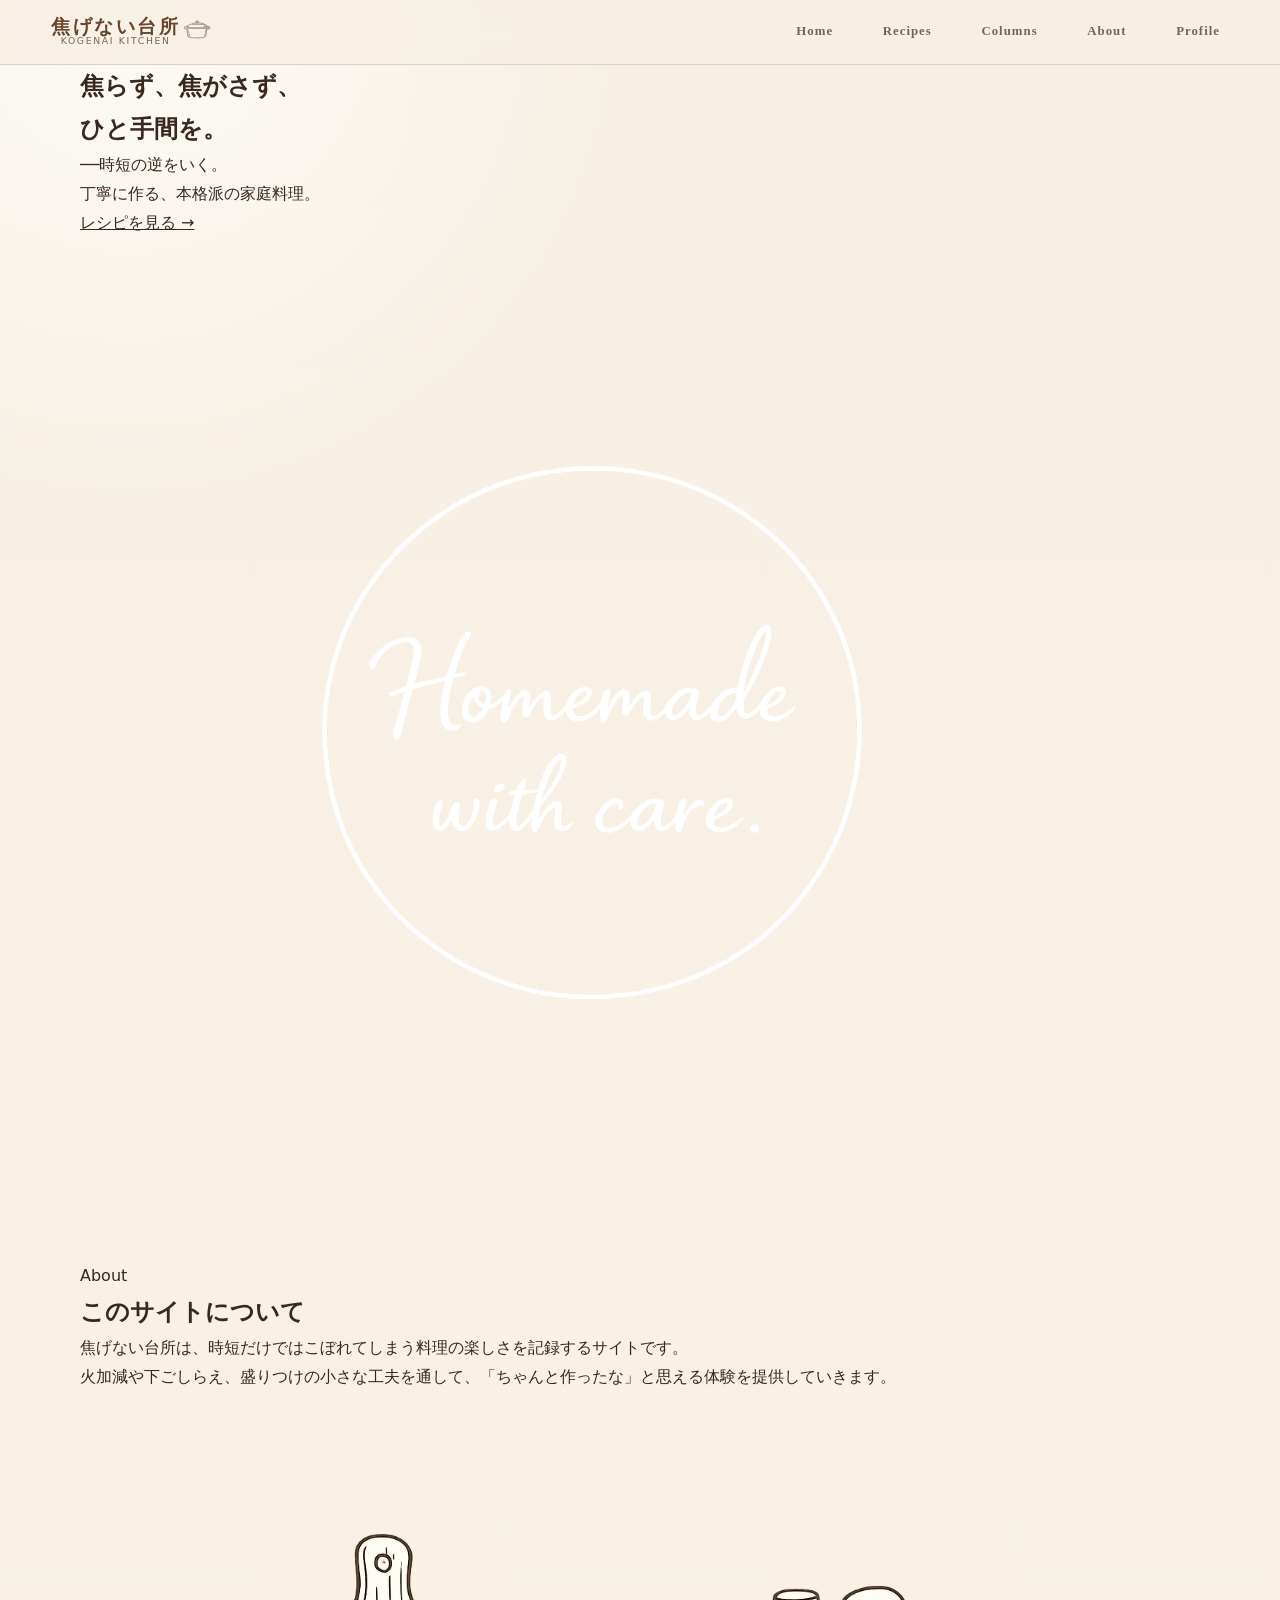
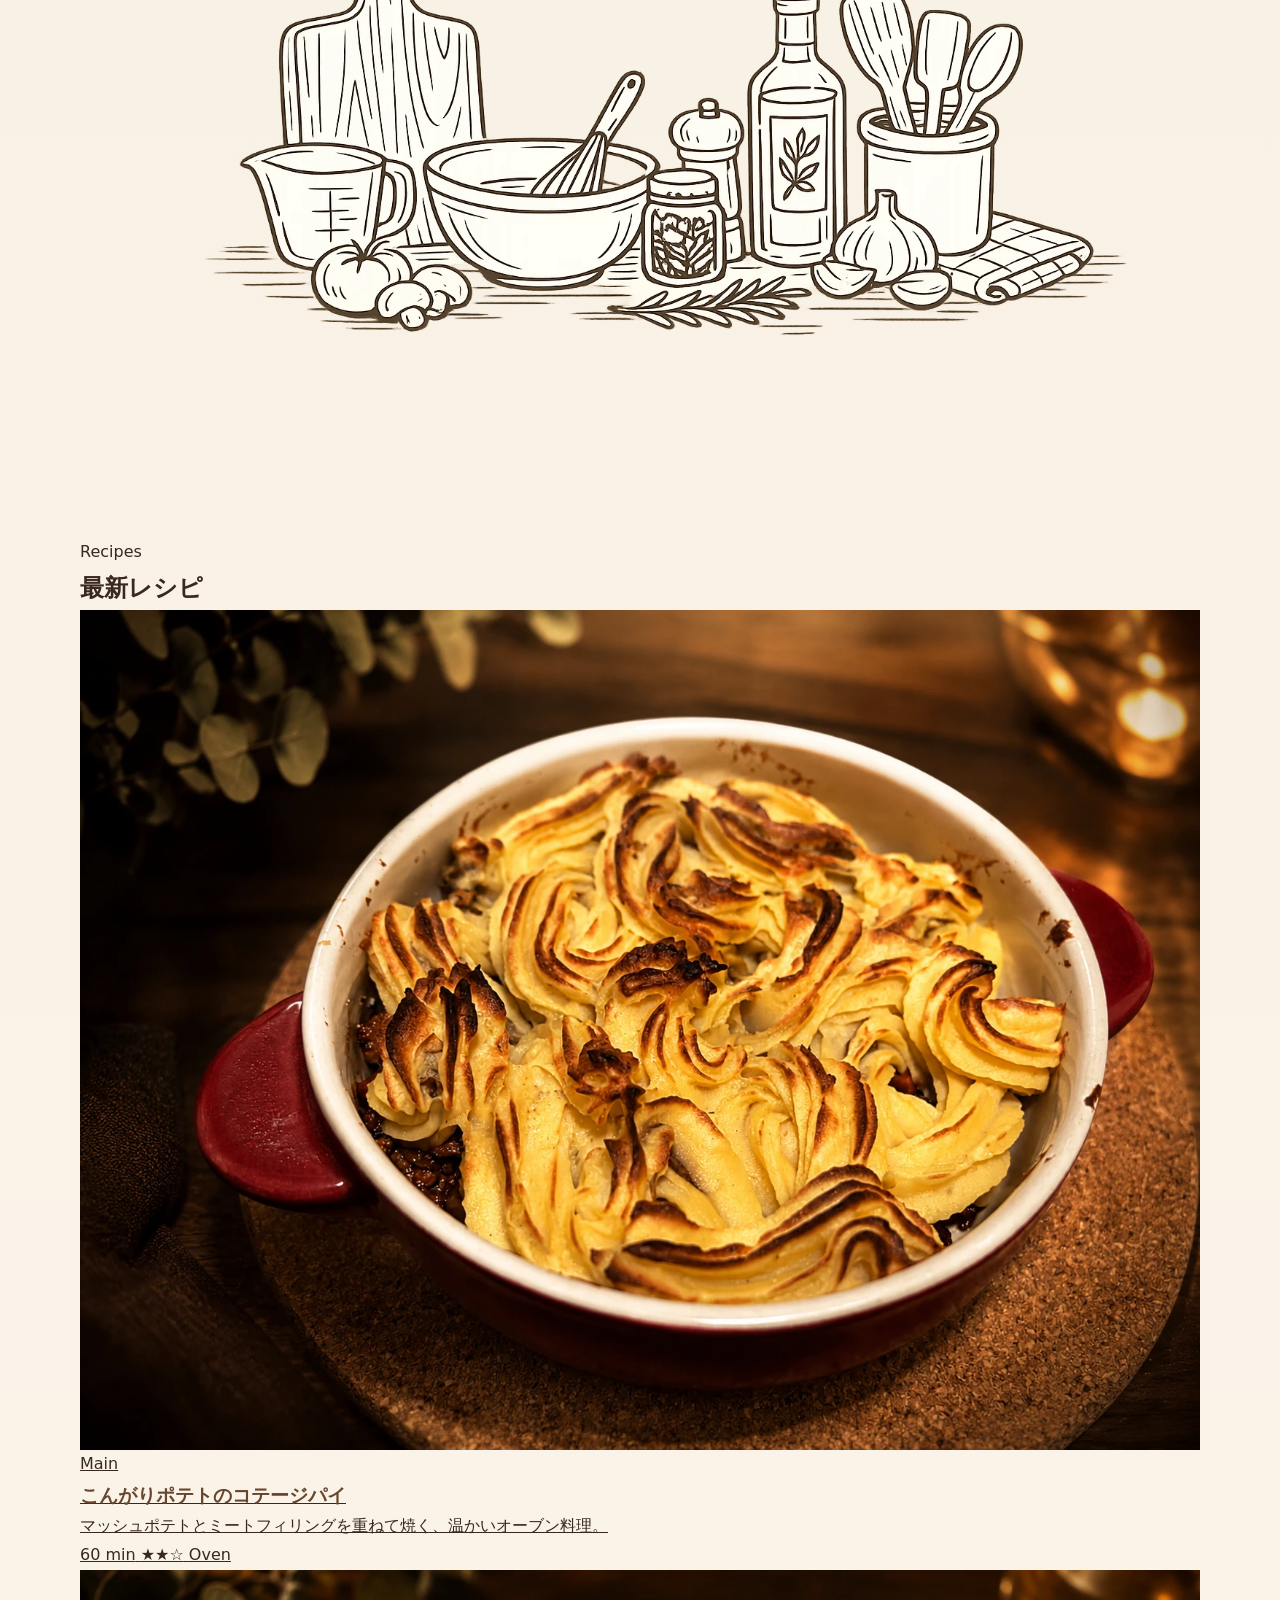
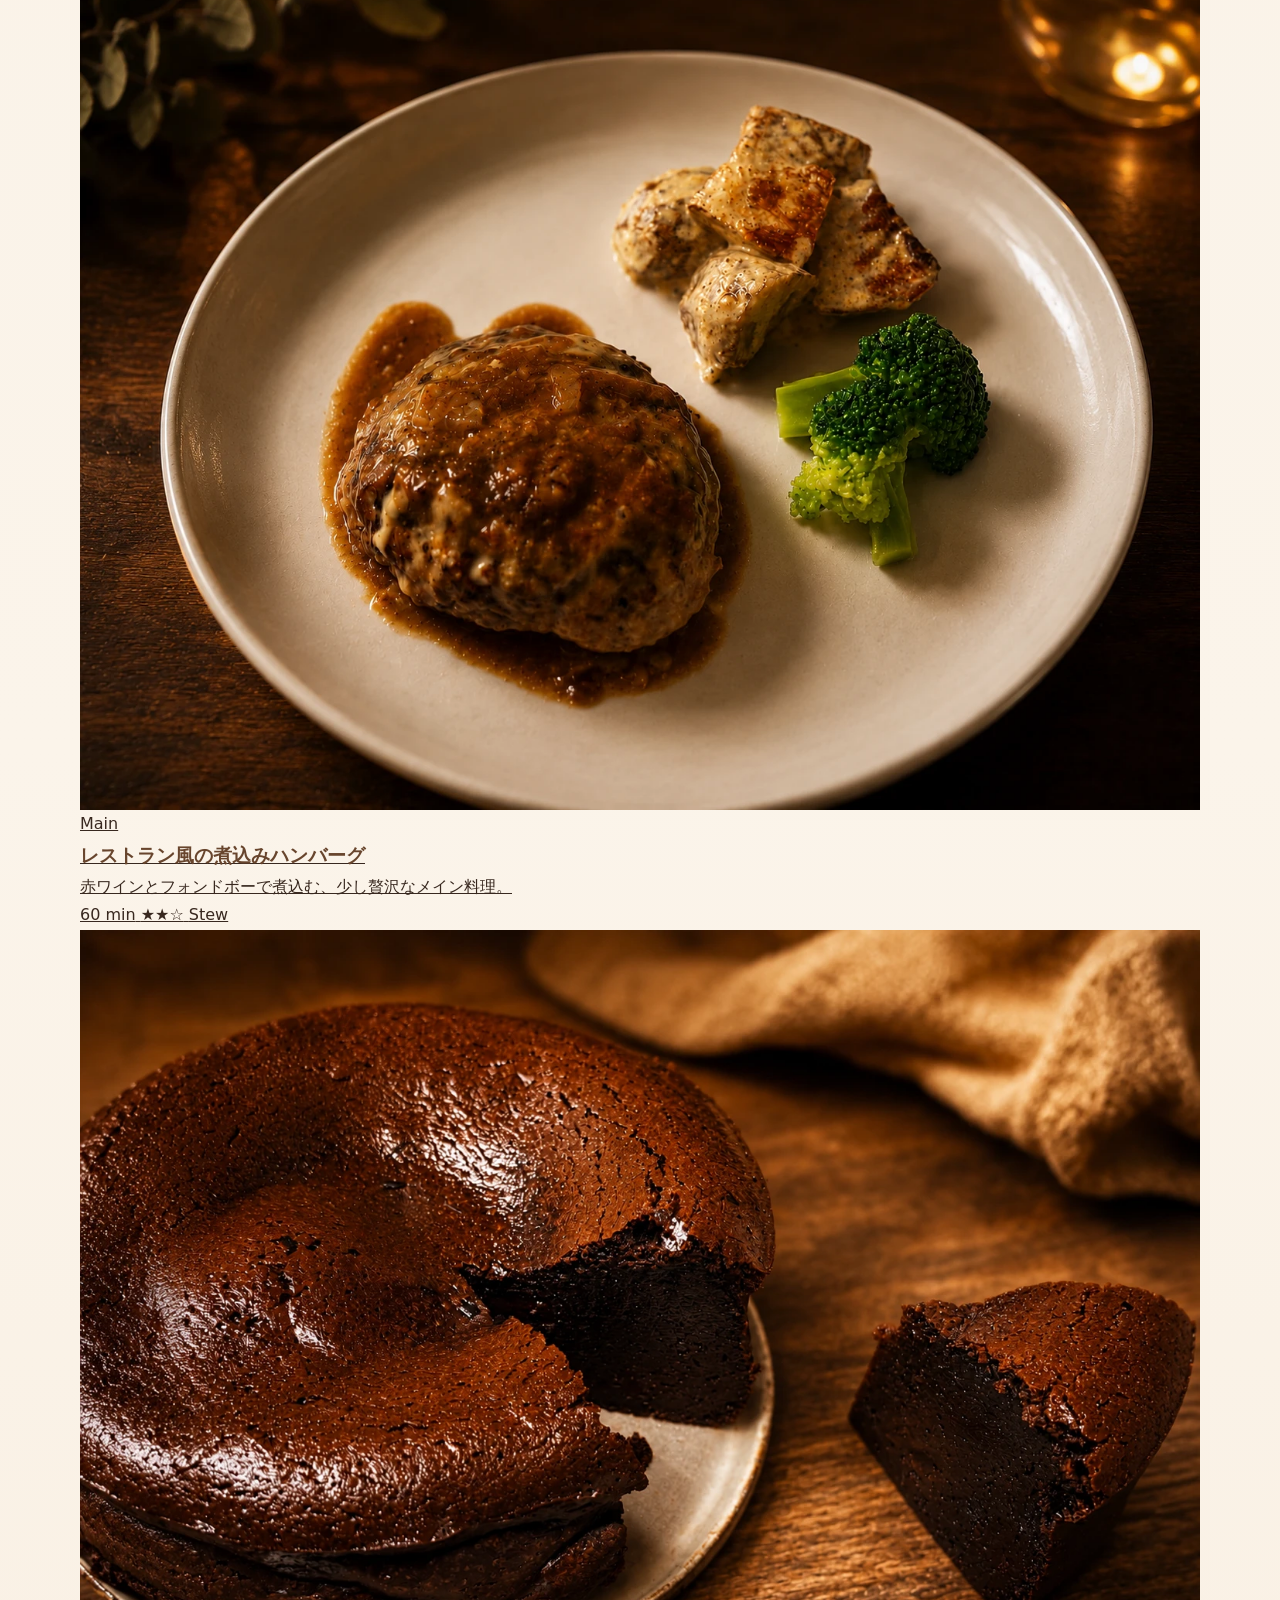
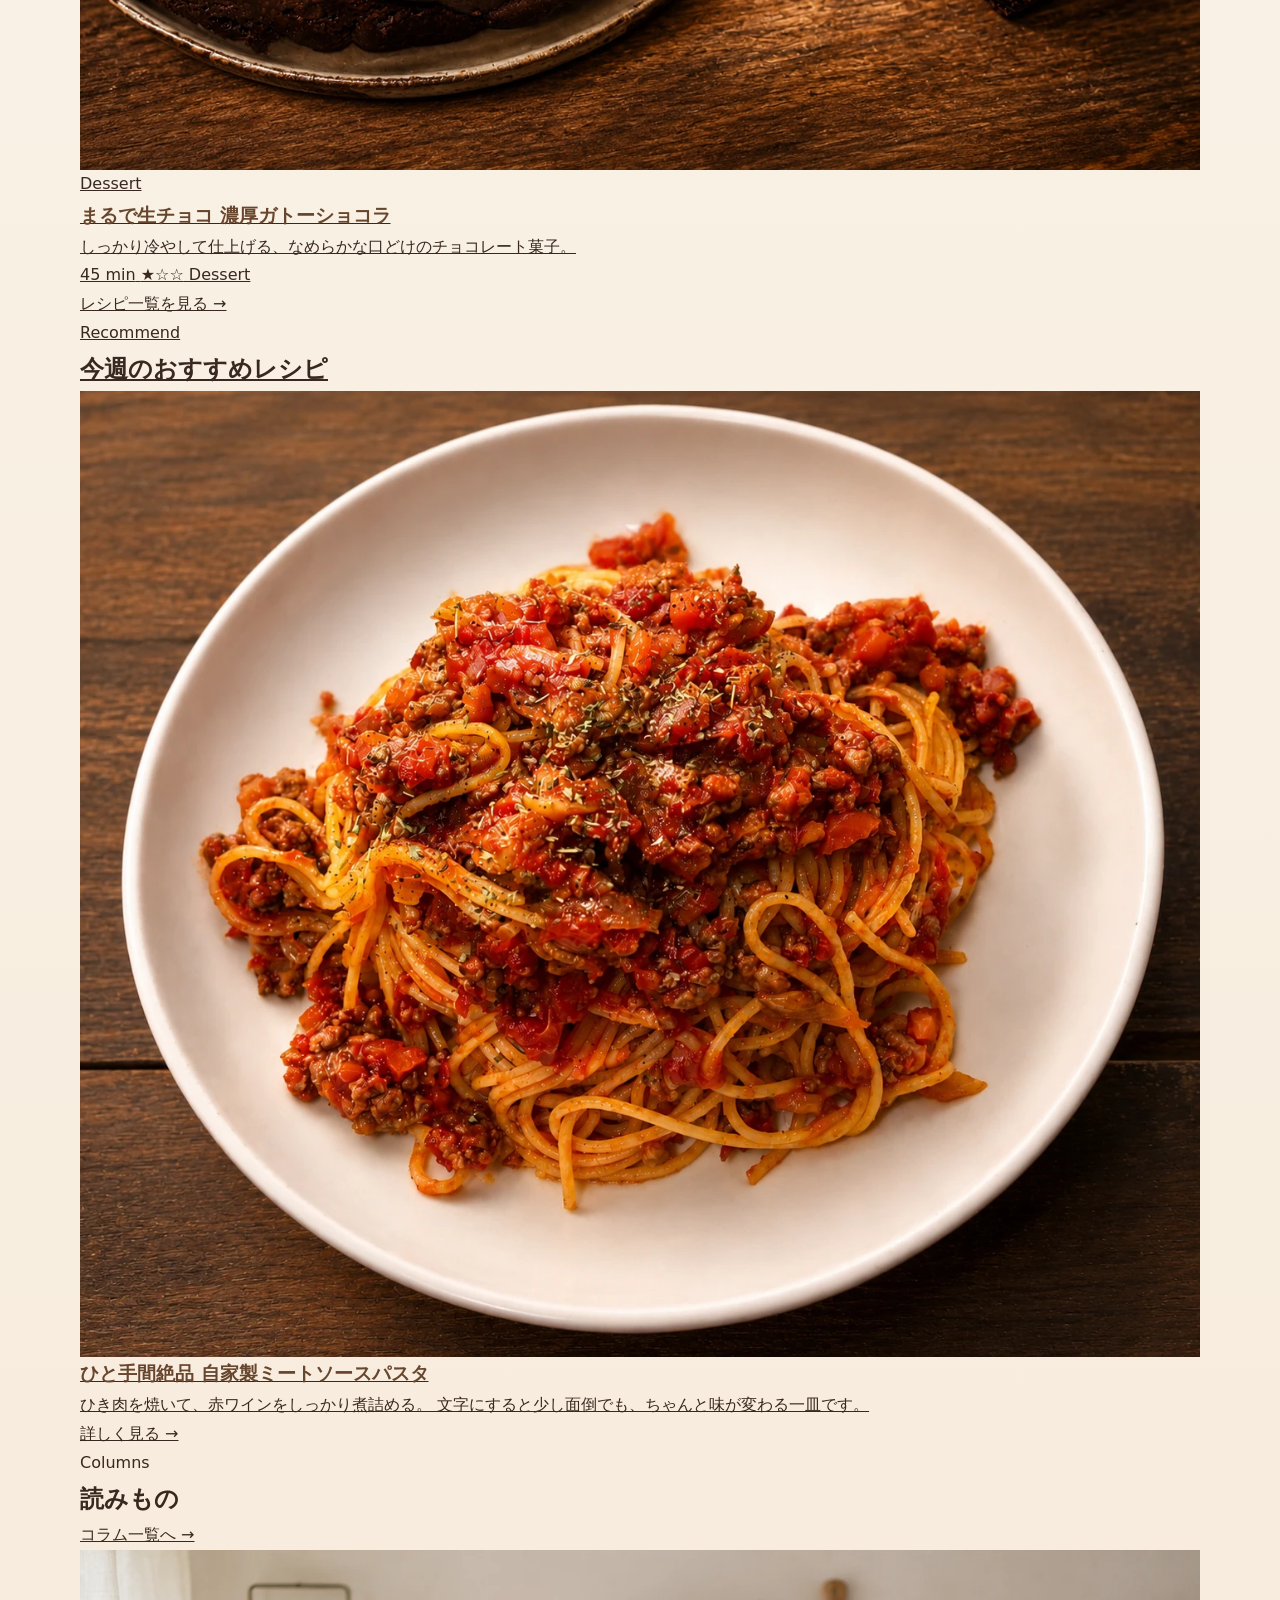
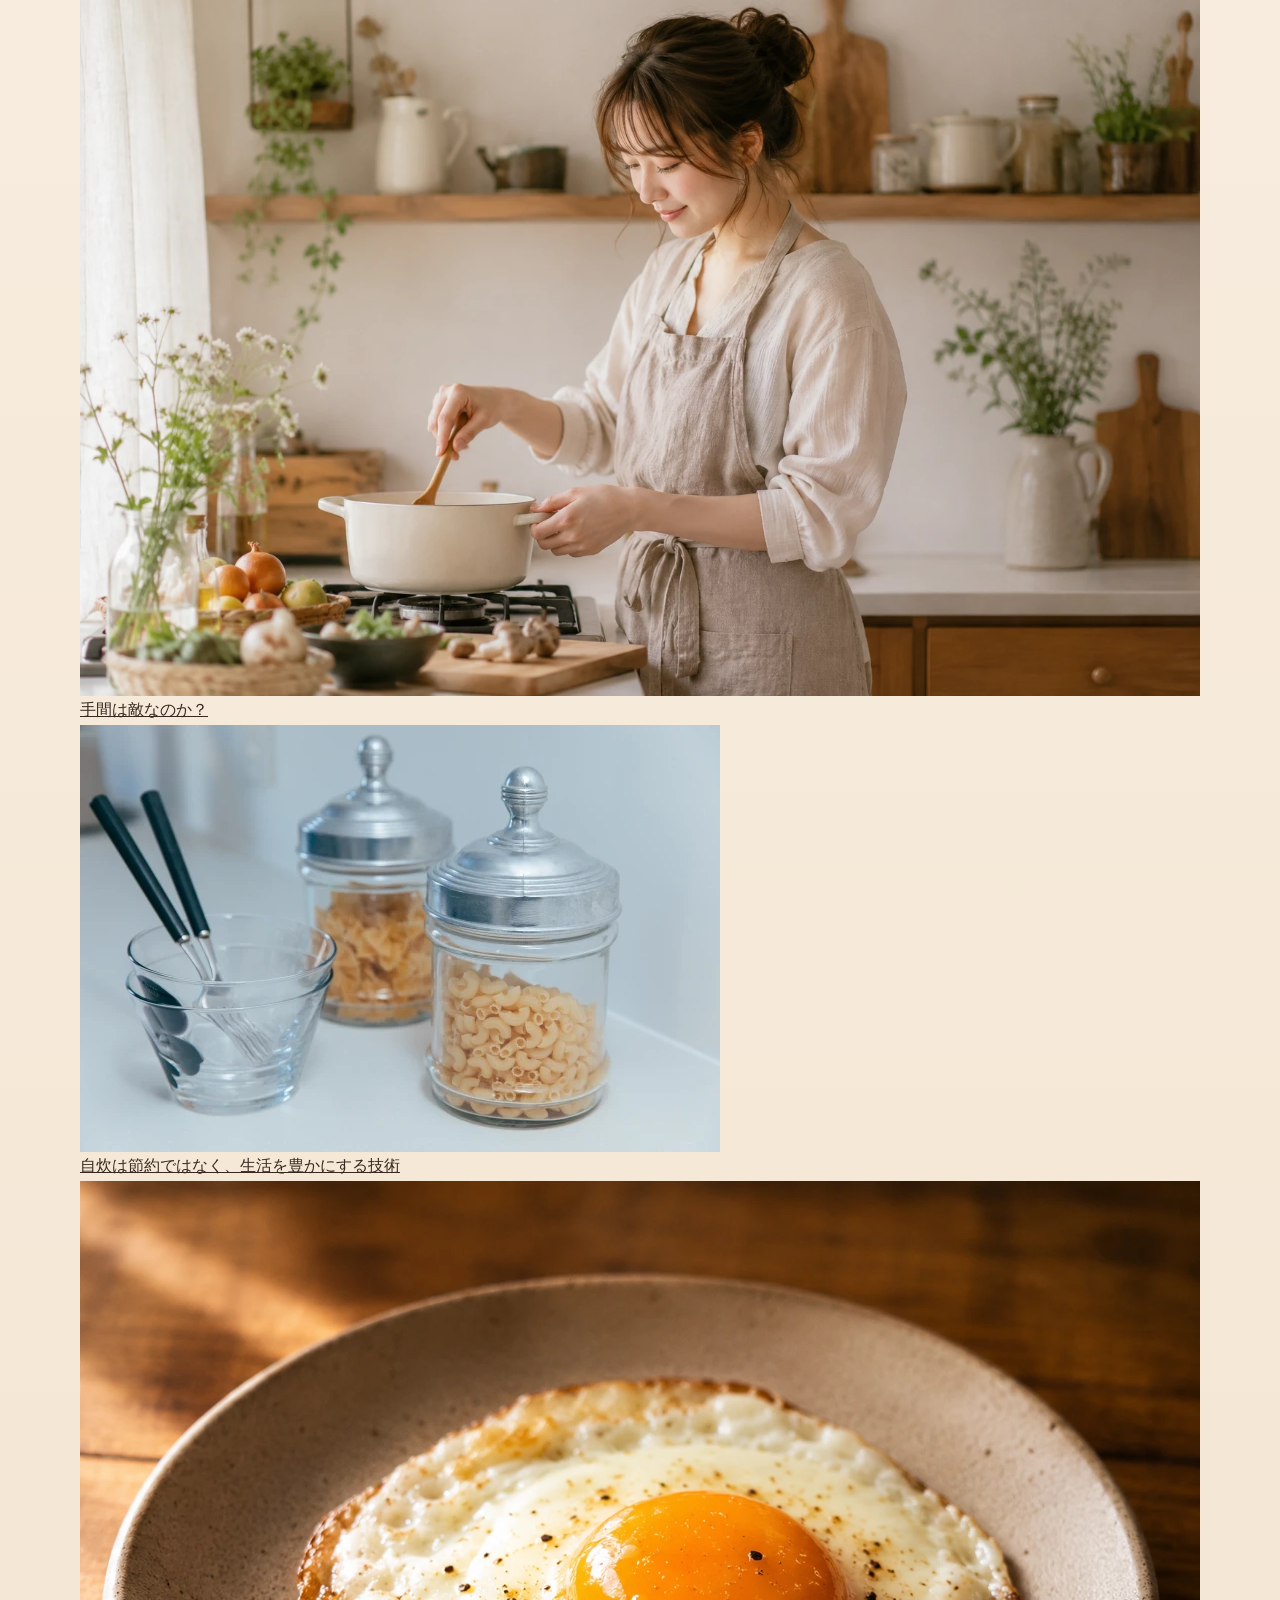
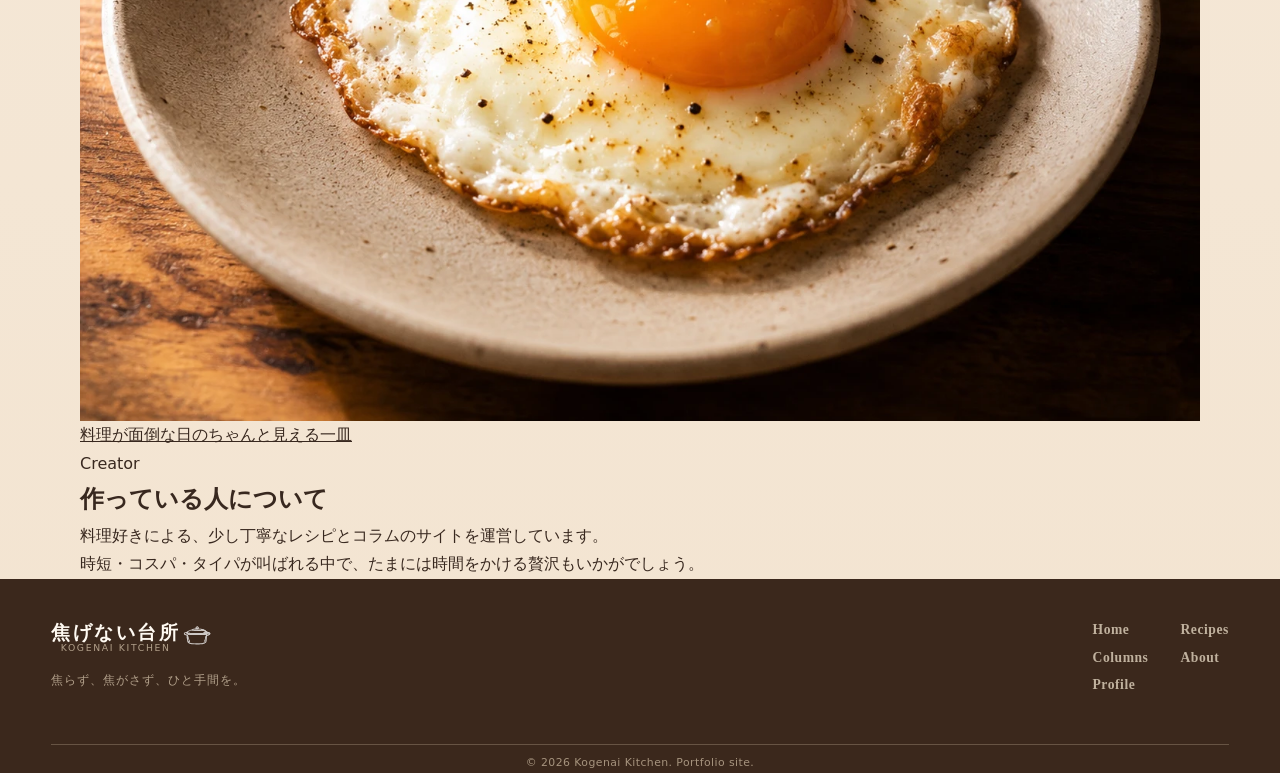
==== index.html @ 0c5bb88b "style: format index page HTML" ====
<!doctype html>

<html lang="ja">

<head>
    <meta charset="utf-8">
    <meta name="viewport" content="width=device-width, initial-scale=1">
    <title>焦げない台所｜ひと手間を楽しむレシピサイト</title>
    <meta name="description" content="時短の逆をいく。時短や効率から少し離れて、ひと手間を楽しむ家庭料理。">
    <link rel="stylesheet" href="css/common.css">
    <link rel="stylesheet" href="css/style.css">
</head>

<body>
    <header class="site-header">
        <a href="index.html" class="site-logo" aria-label="焦げない台所 トップへ">
            <span class="site-logo__text">
                <span class="site-logo__main">焦げない台所</span>
                <span class="site-logo__sub">Kogenai Kitchen</span>
            </span>
            <img src="images/pot-icon.svg" alt="" class="site-logo__icon" aria-hidden="true">
        </a>

        <button class="menu-toggle" type="button" aria-label="メニューを開く" aria-expanded="false" aria-controls="global-nav">
            <span></span>
            <span></span>
            <span></span>
        </button>

        <nav class="site-nav" aria-label="グローバルナビゲーション">
            <ul class="global-nav" id="global-nav">
                <li>
                    <a href="index.html" class="global-nav__link" aria-current="page">Home</a>
                </li>
                <li>
                    <a href="recipes.html" class="global-nav__link">Recipes</a>
                </li>
                <li>
                    <a href="columns.html" class="global-nav__link">Columns</a>
                </li>
                <li>
                    <a href="#about" class="global-nav__link">About</a>
                </li>
                <li>
                    <a href="#profile" class="global-nav__link">Profile</a>
                </li>
            </ul>
        </nav>
    </header>

    <main class="container">
        <section class="home-hero">
            <div class="home-hero__copy">
                <h1>
                    <span class="sp-line">焦らず、</span><span class="sp-line">焦がさず、</span><br class="pc-br">
                    <span class="sp-line">ひと手間を。</span>
                </h1>

                <p>
                    ──時短の逆をいく。<br>
                    丁寧に作る、本格派の家庭料理。
                </p>

                <a href="recipes.html" class="button button--primary">レシピを見る →</a>
            </div>

            <img src="images/homemade-logo.webp" alt="" class="home-hero__stamp" aria-hidden="true">
        </section>

        <section class="home-about" id="about">
            <div>
                <p class="section-label">About</p>
                <h2>このサイトについて</h2>
                <p>
                    焦げない台所は、時短だけではこぼれてしまう料理の楽しさを記録するサイトです。<br>
                    火加減や下ごしらえ、盛りつけの小さな工夫を通して、「ちゃんと作ったな」と思える体験を提供していきます。
                </p>
            </div>

            <div class="home-about__image" aria-hidden="true">
                <img src="images/cooking.webp" alt="">
            </div>
        </section>

        <section class="home-recipes" id="recipes">
            <div class="section-header">
                <hgroup>
                    <p class="section-label">Recipes</p>
                    <h2>最新レシピ</h2>
                </hgroup>
            </div>

            <div class="recipe-list">
                <article class="recipe-card">
                    <a href="recipes/recipe-cottage-pie.html" class="recipe-card__link">
                        <img src="images/cottage-pie.webp" alt="コテージパイ">

                        <div class="recipe-card__body">
                            <span class="recipe-card__tag">Main</span>
                            <h3>こんがりポテトのコテージパイ</h3>
                            <p>マッシュポテトとミートフィリングを重ねて焼く、温かいオーブン料理。</p>

                            <div class="recipe-card__meta">
                                <span>60 min</span>
                                <span>★★☆</span>
                                <span>Oven</span>
                            </div>
                        </div>
                    </a>
                </article>

                <article class="recipe-card">
                    <a href="recipes/recipe-hamburg.html" class="recipe-card__link">
                        <img src="images/hamburg.webp" alt="煮込みハンバーグ">

                        <div class="recipe-card__body">
                            <span class="recipe-card__tag">Main</span>
                            <h3>レストラン風の煮込みハンバーグ</h3>
                            <p>赤ワインとフォンドボーで煮込む、少し贅沢なメイン料理。</p>

                            <div class="recipe-card__meta">
                                <span>60 min</span>
                                <span>★★☆</span>
                                <span>Stew</span>
                            </div>
                        </div>
                    </a>
                </article>

                <article class="recipe-card">
                    <a href="recipes/recipe-gateau-chocolat.html" class="recipe-card__link">
                        <img src="images/gateau-chocolat.webp" alt="ガトーショコラ">

                        <div class="recipe-card__body">
                            <span class="recipe-card__tag">Dessert</span>
                            <h3>まるで生チョコ 濃厚ガトーショコラ</h3>
                            <p>しっかり冷やして仕上げる、なめらかな口どけのチョコレート菓子。</p>

                            <div class="recipe-card__meta">
                                <span>45 min</span>
                                <span>★☆☆</span>
                                <span>Dessert</span>
                            </div>
                        </div>
                    </a>
                </article>
            </div>

            <div class="home-recipes__more">
                <a href="recipes.html" class="button button--primary">レシピ一覧を見る →</a>
            </div>
        </section>

        <div class="home-pickup">
            <article class="pickup-card">
                <a href="recipes/recipe-meat-sauce-pasta.html" class="pickup-card__link">
                    <p class="section-label">Recommend</p>
                    <h2>今週のおすすめレシピ</h2>

                    <div class="pickup-card__content">
                        <img src="images/meat-sauce-pasta.webp" alt="自家製ミートソースパスタ">

                        <div>
                            <h3>ひと手間絶品 自家製ミートソースパスタ</h3>
                            <p>
                                ひき肉を焼いて、赤ワインをしっかり煮詰める。
                                文字にすると少し面倒でも、ちゃんと味が変わる一皿です。
                            </p>
                            <span class="text-link">詳しく見る →</span>
                        </div>
                    </div>
                </a>
            </article>

            <article class="pickup-card">
                <div class="pickup-card__header">
                    <div>
                        <p class="section-label">Columns</p>
                        <h2>読みもの</h2>
                    </div>

                    <a href="columns.html" class="pickup-card__more">コラム一覧へ →</a>
                </div>

                <div class="column-mini-list">
                    <a href="columns/column-tema.html">
                        <img src="images/column-tema.webp" alt="鍋と木べらのある台所">
                        <span>手間は敵なのか？</span>
                    </a>

                    <a href="columns/column-jisui.html">
                        <img src="images/column-jisui.webp" alt="食材が並んだ台所">
                        <span>自炊は節約ではなく、生活を豊かにする技術</span>
                    </a>

                    <a href="columns/column-mendou.html">
                        <img src="images/column-mendou.webp" alt="目玉焼きとチーズをのせたトースト">
                        <span>料理が面倒な日のちゃんと見える一皿</span>
                    </a>
                </div>
            </article>

            <section class="home-profile" id="profile">
                <div class="home-profile__inner">
                    <p class="section-label">Creator</p>
                    <h2>作っている人について</h2>
                    <p>
                        料理好きによる、少し丁寧なレシピとコラムのサイトを運営しています。<br>
                        時短・コスパ・タイパが叫ばれる中で、たまには時間をかける贅沢もいかがでしょう。
                    </p>
                </div>
            </section>
        </div>
    </main>

    <footer class="site-footer">
        <div class="site-footer__inner">
            <div class="site-footer__brand">
                <a href="index.html" class="site-logo">
                    <span class="site-logo__text">
                        <span class="site-logo__main">焦げない台所</span>
                        <span class="site-logo__sub">Kogenai Kitchen</span>
                    </span>
                    <img src="images/pot-icon.svg" alt="" class="site-logo__icon" aria-hidden="true">
                </a>

                <p class="site-footer__copy">焦らず、焦がさず、ひと手間を。</p>
            </div>

            <nav class="site-footer__nav" aria-label="フッターナビゲーション">
                <a href="index.html">Home</a>
                <a href="recipes.html">Recipes</a>
                <a href="columns.html">Columns</a>
                <a href="#about">About</a>
                <a href="#profile">Profile</a>
            </nav>

            <small>© 2026 Kogenai Kitchen. Portfolio site.</small>
        </div>
    </footer>

    <script src="js/main.js"></script>

</body>

</html>
---- css/common.css ----
@charset "utf-8";

/* =========================
  Base
========================= */

*,
*::before,
*::after {
    box-sizing: border-box;
}

:root {
    color-scheme: light only;

    /* Layout */
    --content-width: 1120px;
    --page-gutter: clamp(1rem, 4vw, 4rem);

    /* Spacing */
    --space-2xs: 0.25rem;
    /* 4px */
    --space-xs: 0.5rem;
    /* 8px */
    --space-sm: 0.75rem;
    /* 12px */
    --space-md: 1rem;
    /* 16px */
    --space-lg: 1.5rem;
    /* 24px */
    --space-xl: 2rem;
    /* 32px */
    --space-2xl: 3rem;
    /* 48px */
    --space-3xl: 4rem;
    /* 64px */

    /* Typography */
    --font-serif: "Hiragino Mincho ProN", "Yu Mincho", "YuMincho", "Noto Serif JP", serif;
    --font-sans: system-ui, -apple-system, BlinkMacSystemFont, "Hiragino Sans", "Yu Gothic", "Noto Sans JP", sans-serif;

    /* Colors */
    --bg: #f7efe3;
    --bg-soft: #fbf4ea;
    --bg-deep: #f3e4d1;
    --bg-glow: rgba(255, 255, 255, .72);
    --paper: #fffaf2;
    --paper-2: #f1e2cf;
    --text: #38281f;
    --muted: #756456;
    --main: #8b5e3c;
    --main-dark: #68452d;
    --accent: #9b4f36;
    --olive: #667052;
    --line: color-mix(in srgb, var(--main-dark) 18%, transparent);

    /* Typography Scale */
    --text-xs: 0.75rem;
    /* 12px */
    --text-sm: 0.875rem;
    /* 14px */
    --text-base: 1rem;
    /* 16px */
    --text-lg: 1.125rem;
    /* 18px */
    --text-xl: 1.25rem;
    /* 20px */
    --text-2xl: 1.5rem;
    /* 24px */
    --text-3xl: 1.875rem;
    /* 30px */
    --text-4xl: 2.25rem;
    /* 36px */
    --text-hero: clamp(2rem, 5vw, 3rem);

    /* Decor */
    --shadow: 0 24px 60px rgba(75, 48, 31, .14);
    --radius-md: 8px;
    --radius-lg: 24px;

    /* Line height */
    --leading-tight: 1.3;
    --leading-normal: 1.7;
    --leading-relaxed: 1.8;
}

/* @media (max-width: 780px) {
  :root {
    --page-gutter: 1rem;
  }
} */

html {
    scroll-behavior: smooth;
}

body {
    margin: 0;
    padding: 0;
    background:
        radial-gradient(circle at 10% 0%, var(--bg-glow), transparent 32rem),
        linear-gradient(180deg, var(--bg) 0%, var(--bg-soft) 45%, var(--bg-deep) 100%);
    color: var(--text);
    font-family: var(--font-sans);
    line-height: var(--leading-relaxed);
}

h1,
h2,
h3,
h4,
p,
ul,
ol,
figure,
blockquote {
    margin: 0;
    padding: 0;
}

.global-nav,
.site-footer__nav {
    list-style: none;
}

img {
    display: block;
    max-width: 100%;
    height: auto;
}

button,
input,
textarea {
    font-family: inherit;
}

a {
    color: inherit;
}

h1,
h2,
h3 {
    color: var(--text);
    letter-spacing: var(--tracking-normal);
}

h2 {
    font-size: var(--text-2xl);
}

h3 {
    color: var(--main-dark);
}

.container {
    width: min(100% - var(--page-gutter) * 2, var(--content-width));
    margin-inline: auto;
}

figure {
    margin: 0;
}

figure img {
    width: 100%;
    height: auto;
    object-fit: cover;
}


/* =========================
  Header
========================= */

.site-header {
    position: sticky;
    top: 0;
    z-index: 100;
    display: flex;
    align-items: center;
    justify-content: space-between;
    width: 100%;
    padding: 1rem var(--page-gutter);
    background: rgba(247, 239, 227, .86);
    backdrop-filter: blur(16px);
    border-bottom: 1px solid var(--line);
}

.site-logo {
    display: inline-flex;
    align-items: center;
    gap: .2rem;
    width: max-content;
    color: var(--main-dark);
    line-height: 1.1;
    text-decoration: none;
}

.site-logo:visited,
.site-logo:hover,
.site-logo:active,
.site-logo:focus {
    color: var(--main-dark);
    text-decoration: none;
    background: transparent;
    box-shadow: none;
}

.site-logo:focus-visible,
.global-nav__link:focus-visible,
.menu-toggle:focus-visible,
.site-footer__nav a:focus-visible {
    outline: 2px solid rgba(104, 69, 45, .45);
    outline-offset: 4px;
}

.site-logo__text {
    display: flex;
    flex-direction: column;
    align-items: center;
}

.site-logo__main {
    font-family: var(--font-serif);
    font-size: 1.2rem;
    font-weight: 600;
    line-height: 1;
    letter-spacing: .13em;
}

.site-logo__sub {
    color: var(--muted);
    font-family: var(--font-sans);
    font-size: .58rem;
    letter-spacing: .18em;
    text-align: center;
    text-transform: uppercase;
}

.site-logo__icon {
    display: block;
    width: 1.7rem;
    height: auto;
    opacity: .7;
    transform: translateY(-0.15rem);
}

.global-nav {
    display: flex;
    align-items: center;
    gap: 2rem;
    margin: 0;
    padding: 0;
}

.global-nav li {
    margin: 0;
    padding: 0;
}

.global-nav__link {
    display: inline-flex;
    align-items: center;
    justify-content: center;
    padding: .28rem .55rem;
    color: var(--muted);
    border-radius: 999px;
    font-family: var(--font-serif);
    font-size: .8rem;
    font-weight: 600;
    letter-spacing: .08em;
    text-decoration: none;
    transition:
        background .2s ease,
        color .2s ease;
}

.global-nav__link:hover,
.global-nav__link:active {
    color: #fffaf2;
    background: var(--main-dark);
}

/* =========================
  Hamburger menu
========================= */

.menu-toggle {
    display: none;
    width: 42px;
    height: 42px;
    margin: 0;
    padding: 0;
    background: rgba(255, 250, 242, .65);
    border: 1px solid var(--line);
    border-radius: 999px;
    box-shadow: none;
    cursor: pointer;
    appearance: none;
    -webkit-appearance: none;
    -webkit-tap-highlight-color: transparent;
}

.menu-toggle span {
    display: block;
    width: 18px;
    height: 1px;
    margin: 5px auto;
    background: var(--main-dark);
    transition:
        transform .2s ease,
        opacity .2s ease;
    pointer-events: none;
}

/* =========================
  Reveal animation
========================= */

.reveal-item {
    opacity: 0;
    transform: translateY(24px);
    transition:
        opacity .55s ease,
        transform .55s ease;
}

.reveal-item.is-visible {
    opacity: 1;
    transform: translateY(0);
}

.reveal-delay-1 {
    transition-delay: .1s;
}

.reveal-delay-2 {
    transition-delay: .3s;
}

@media (prefers-reduced-motion: reduce) {
    .reveal-item {
        opacity: 1;
        transform: none;
        animation: none;
        transition: none;
    }
}

/* =========================
  Footer
========================= */

.site-footer {
    width: 100vw;
    margin-left: calc(50% - 50vw);
    margin-right: calc(50% - 50vw);
    padding: 2.5rem 0 0;
    background: #3b281c;
    color: #fffaf2;
    border-top: 0;
}

.site-footer__inner {
    display: grid;
    grid-template-columns: minmax(0, 1fr) max-content;
    gap: 2rem;
    align-items: start;
    width: 100%;
    padding-inline: var(--page-gutter);
}

.site-footer__brand {
    display: grid;
    gap: 1rem;
    align-self: center;
}

.site-footer .site-logo,
.site-footer .site-logo:visited,
.site-footer .site-logo:hover,
.site-footer .site-logo:active,
.site-footer .site-logo:focus {
    color: #fffaf2;
    text-decoration: none;
    background: transparent;
    box-shadow: none;
}

.site-footer .site-logo__main {
    color: #fffaf2;
}

.site-footer .site-logo__sub {
    color: rgba(216, 199, 173, .76);
}

.site-footer .site-logo__icon {
    opacity: .75;
    filter: brightness(0) invert(1);
}

.site-footer__copy {
    margin: 0;
    color: rgba(216, 199, 173, .76);
    font-family: var(--font-serif);
    font-size: .78rem;
    line-height: 1.8;
    letter-spacing: .08em;
}

.site-footer__nav {
    display: grid;
    grid-template-columns: repeat(2, max-content);
    gap: .35rem 2rem;
    justify-content: end;
}

.site-footer__nav a,
.site-footer__nav a:visited,
.site-footer__nav a:hover,
.site-footer__nav a:active,
.site-footer__nav a:focus {
    color: rgba(230, 216, 195, .78);
    background: transparent;
    border-bottom: 0;
    box-shadow: none;
    font-family: var(--font-serif);
    font-size: .85rem;
    font-weight: 700;
    line-height: 1.6;
    letter-spacing: .04em;
    text-decoration: none;
}

.site-footer__nav a:hover {
    color: #fffaf2;
}

.site-footer small {
    grid-column: 1 / -1;
    margin-top: 1rem;
    padding-top: .55rem;
    color: rgba(216, 199, 173, .68);
    border-top: 1px solid rgba(216, 199, 173, .28);
    font-size: .68rem;
    letter-spacing: .04em;
    text-align: center;
}

/* =========================
  Mobile common
========================= */

@media (max-width: 780px) {
    #about {
        scroll-margin-top: 6.5rem;
    }

    .site-header {
        display: grid;
        grid-template-columns: 1fr auto;
        align-items: center;
        padding: 1rem var(--page-gutter);
    }

    .site-logo {
        grid-column: 1;
        grid-row: 1;
        justify-self: start;
    }

    .site-logo__main {
        font-size: 1.4rem;
    }

    .site-logo__sub {
        font-size: .6rem;
    }

    .menu-toggle {
        display: block;
        grid-column: 2;
        grid-row: 1;
        justify-self: end;
    }

    .menu-toggle.is-open span:nth-child(1) {
        transform: translateY(6px) rotate(45deg);
    }

    .menu-toggle.is-open span:nth-child(2) {
        opacity: 0;
    }

    .menu-toggle.is-open span:nth-child(3) {
        transform: translateY(-6px) rotate(-45deg);
    }

    .global-nav {
        position: absolute;
        top: 100%;
        left: 0;
        right: 0;
        z-index: 90;

        display: flex;
        flex-direction: column;
        align-items: center;
        gap: .35rem;

        max-height: 0;
        margin: 0;
        padding: 0 var(--page-gutter);
        overflow: hidden;

        background: rgba(255, 250, 242, .98);
        border-top: 1px solid var(--line);
        border-bottom: 1px solid var(--line);
        box-shadow: 0 18px 36px rgba(75, 48, 31, .08);

        opacity: 0;
        transform: translateY(-8px);
        pointer-events: none;

        transition:
            max-height .35s ease,
            opacity .25s ease,
            transform .25s ease,
            padding .25s ease;
    }

    .global-nav.is-open {
        max-height: 260px;
        padding: 1.1rem var(--page-gutter) 1.4rem;
        opacity: 1;
        transform: translateY(0);
        pointer-events: auto;
    }

    .global-nav li {
        display: flex;
        justify-content: center;
        width: 100%;
        margin: 0;
        padding: 0;
    }

    .global-nav .global-nav__link {
        display: flex;
        align-items: center;
        justify-content: center;

        width: 100%;
        max-width: 100%;
        min-height: 2.25rem;
        margin: 0 auto;
        padding: .35rem .9rem;

        color: var(--muted);
        background: transparent;
        border-radius: 999px;

        font-size: .9rem;
        text-align: center;
        text-decoration: none;

        transition:
            background .2s ease,
            color .2s ease,
            transform .2s ease,
            box-shadow .2s ease;
    }

    .global-nav .global-nav__link:hover,
    .global-nav .global-nav__link:active {
        color: #fffaf2;
        background: var(--main-dark);
        transform: translateY(-1px);
        box-shadow: 0 8px 18px rgba(75, 48, 31, .1);
    }

    main.container {
        padding-top: 0;
    }

    .site-footer {
        padding-top: 2.4rem;
    }

    .site-footer__inner {
        grid-template-columns: minmax(0, 1fr) max-content;
        gap: 1.8rem 1.4rem;
        padding-inline: var(--page-gutter);
    }

    .site-footer__nav {
        grid-template-columns: 1fr;
        gap: .35rem;
        justify-content: end;
    }

    .site-footer small {
        margin-top: .8rem;
    }
}
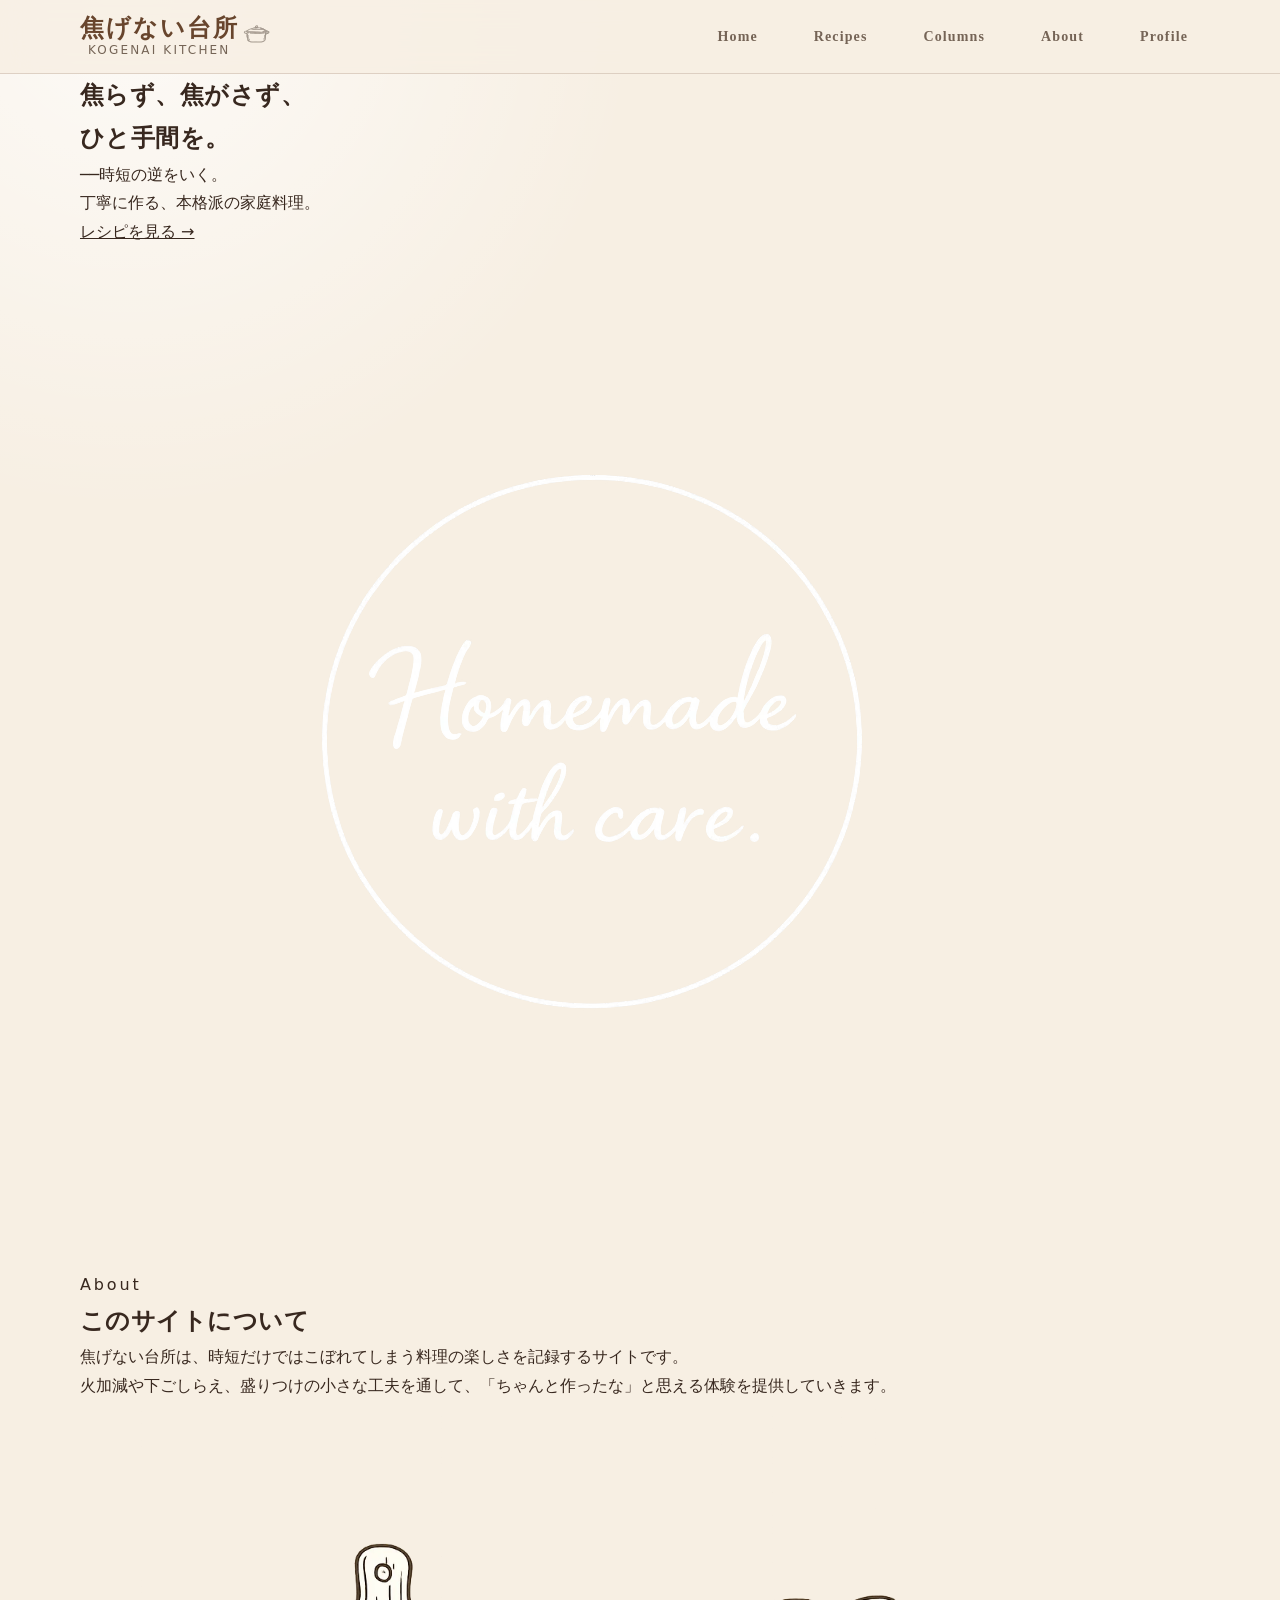
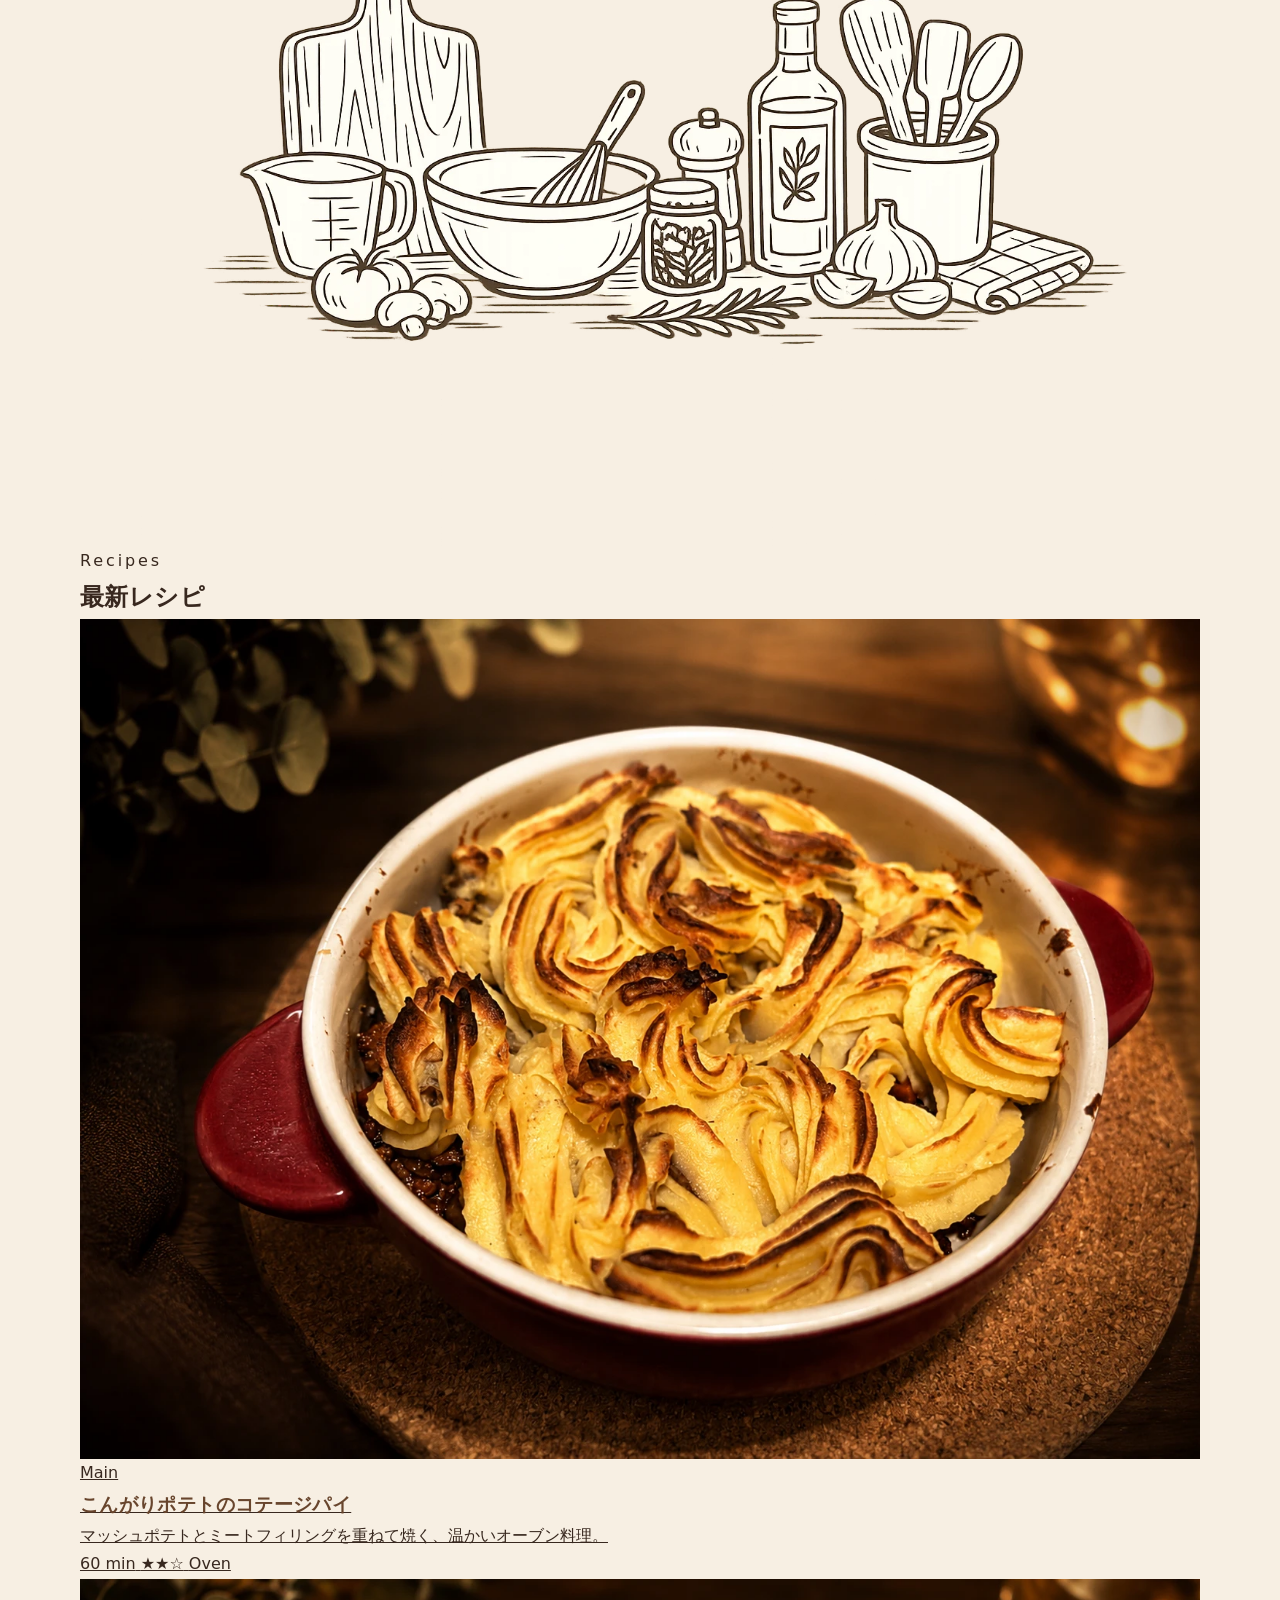
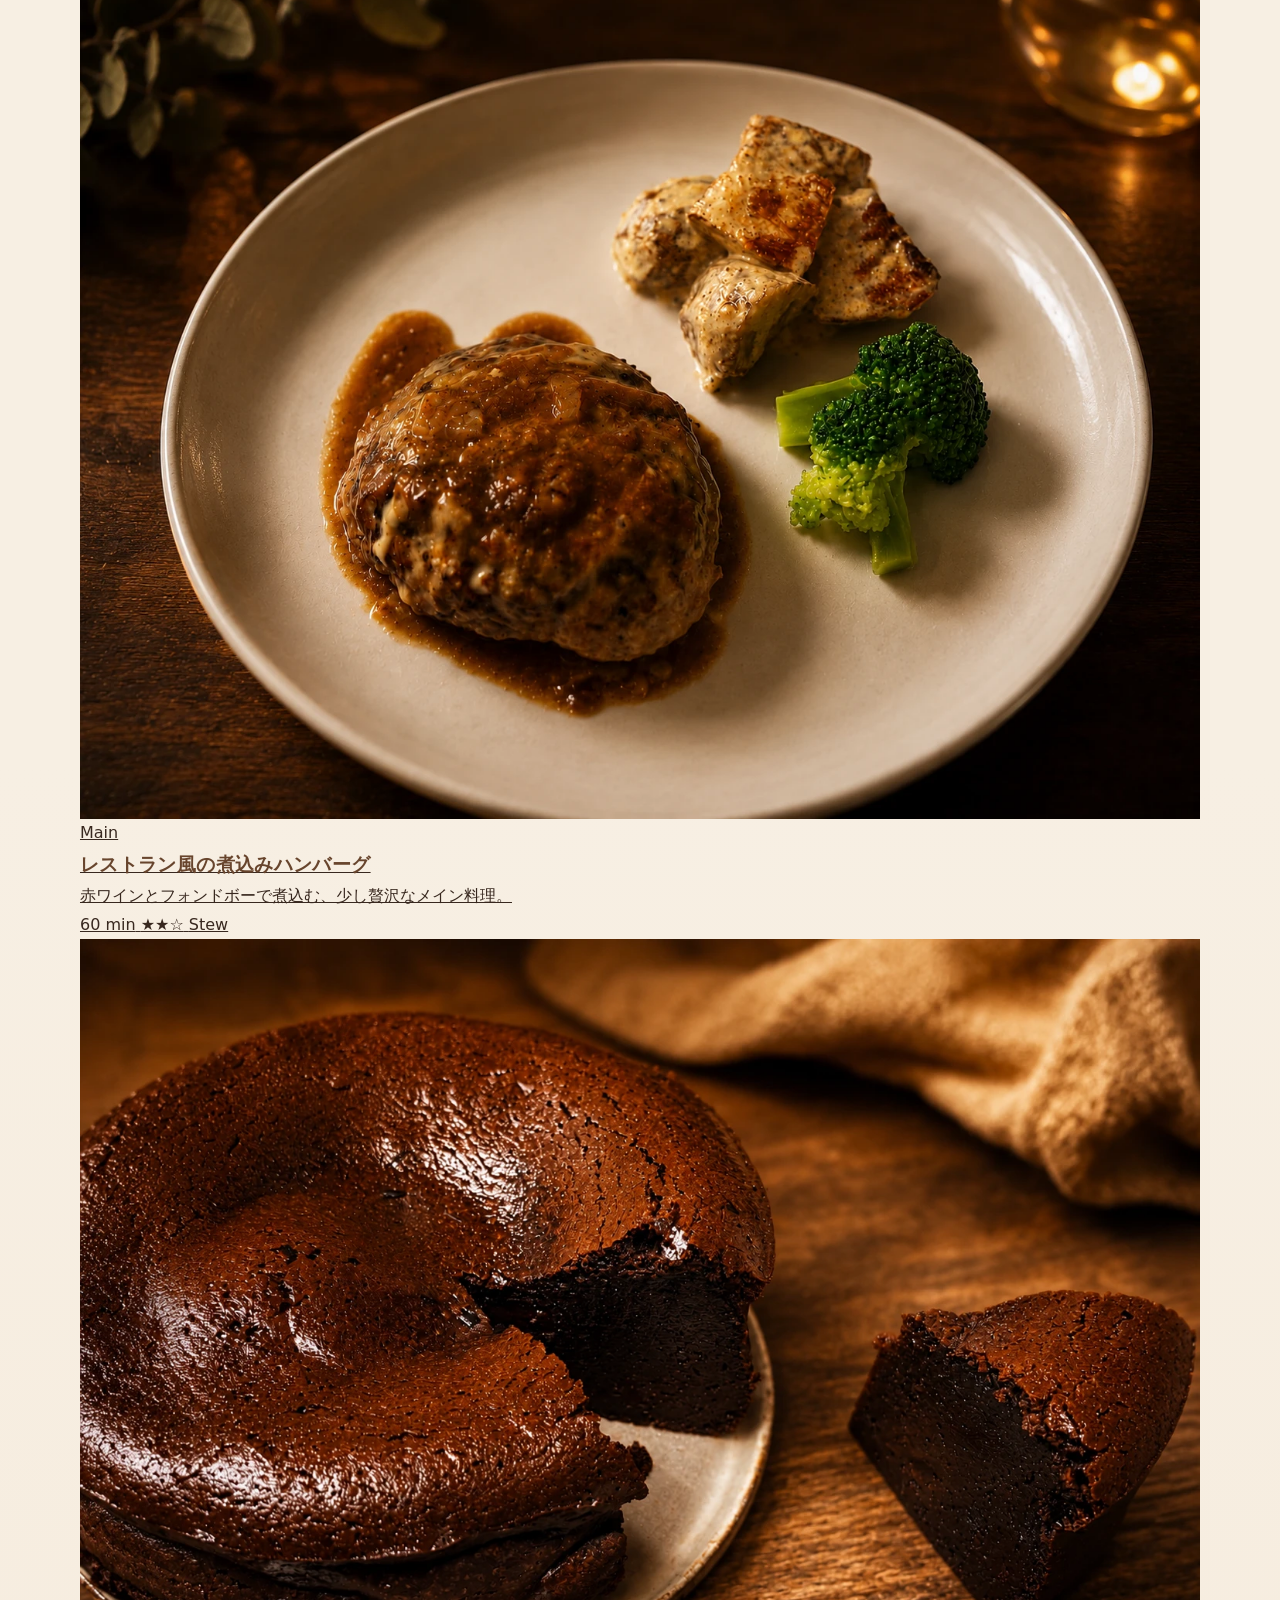
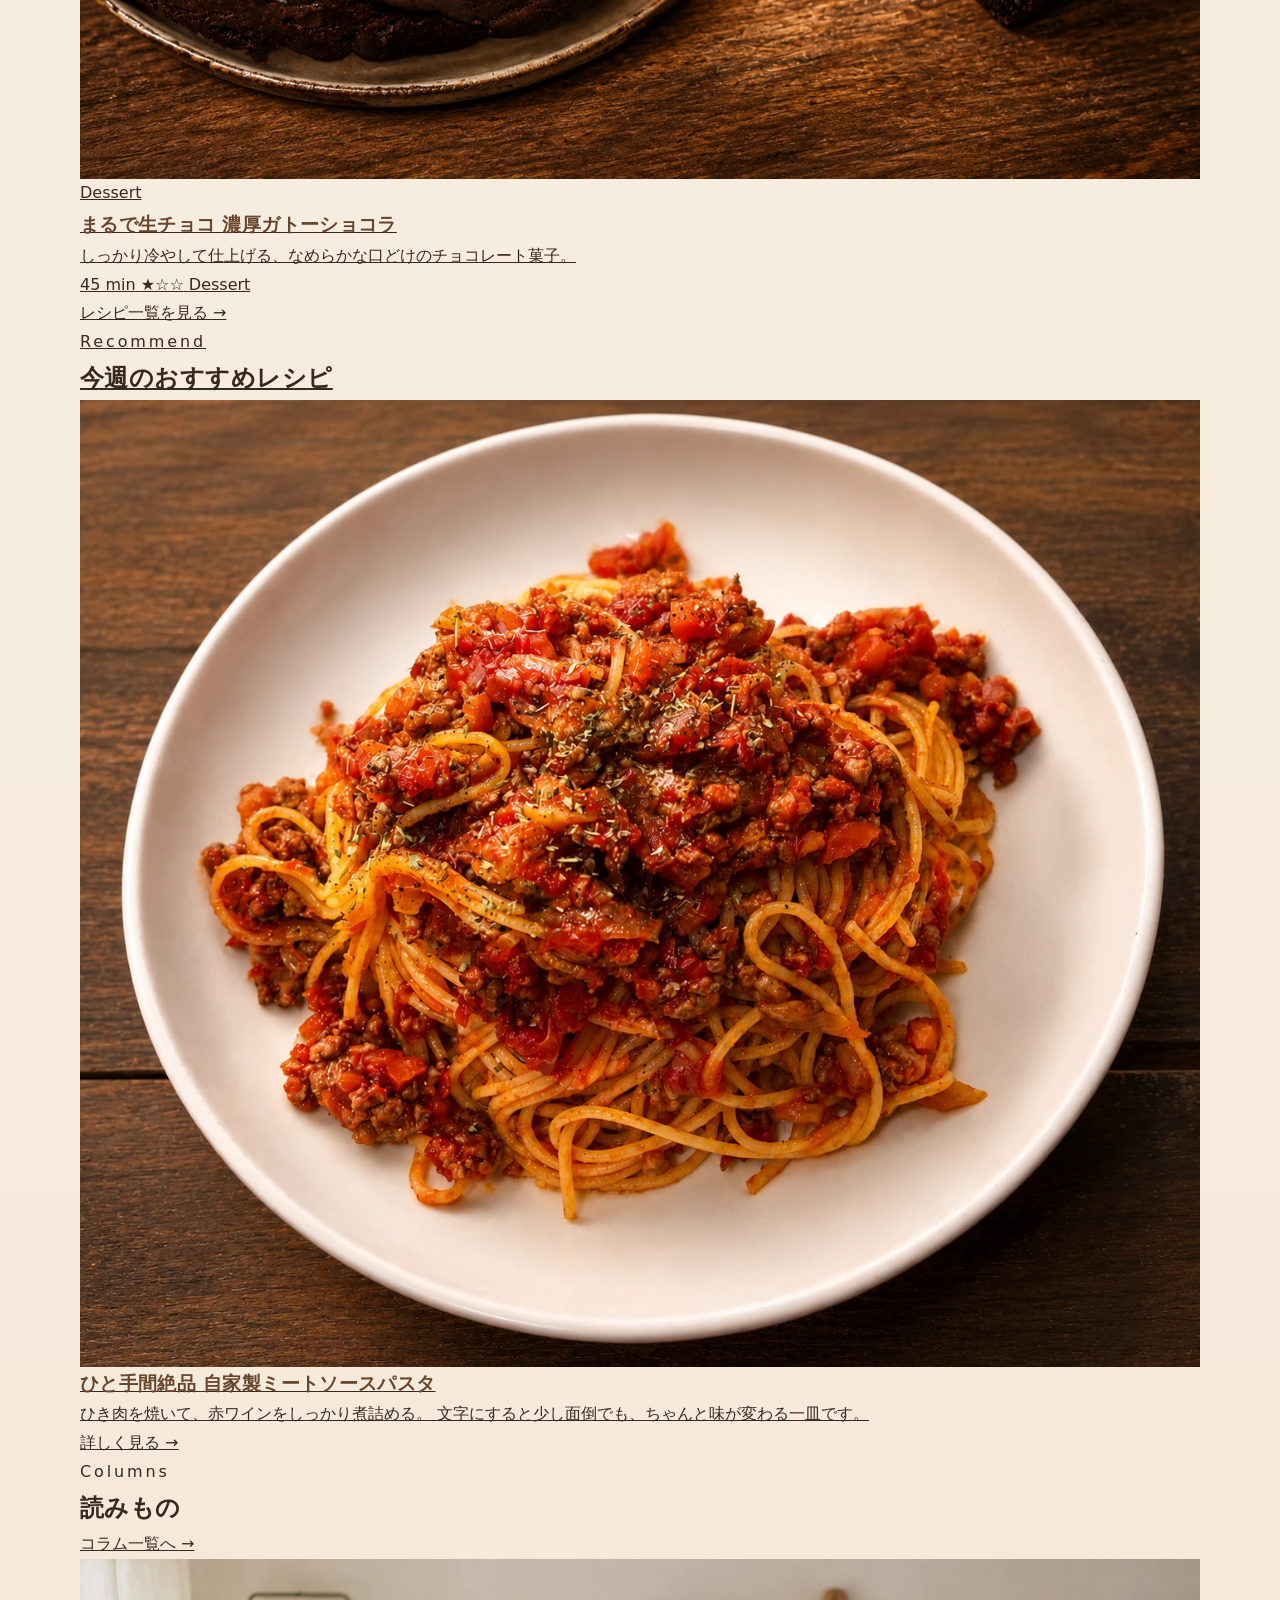
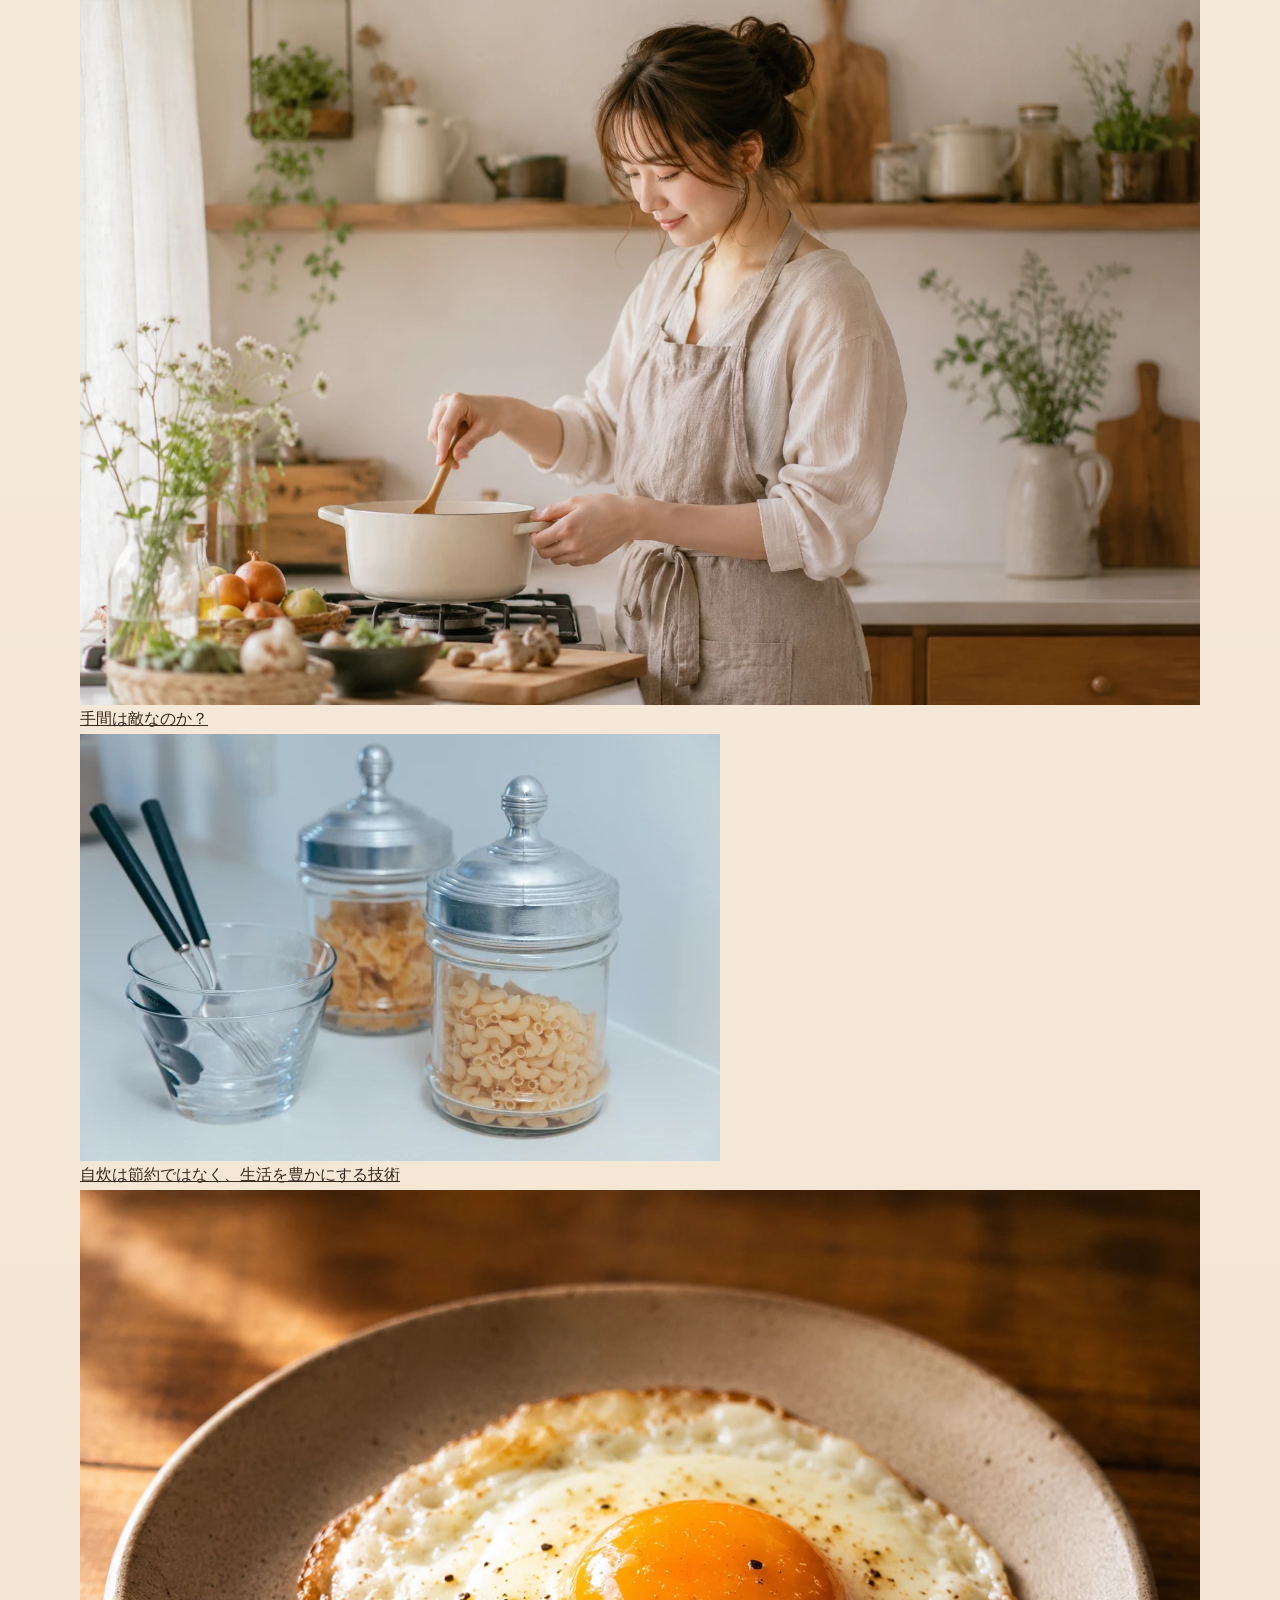
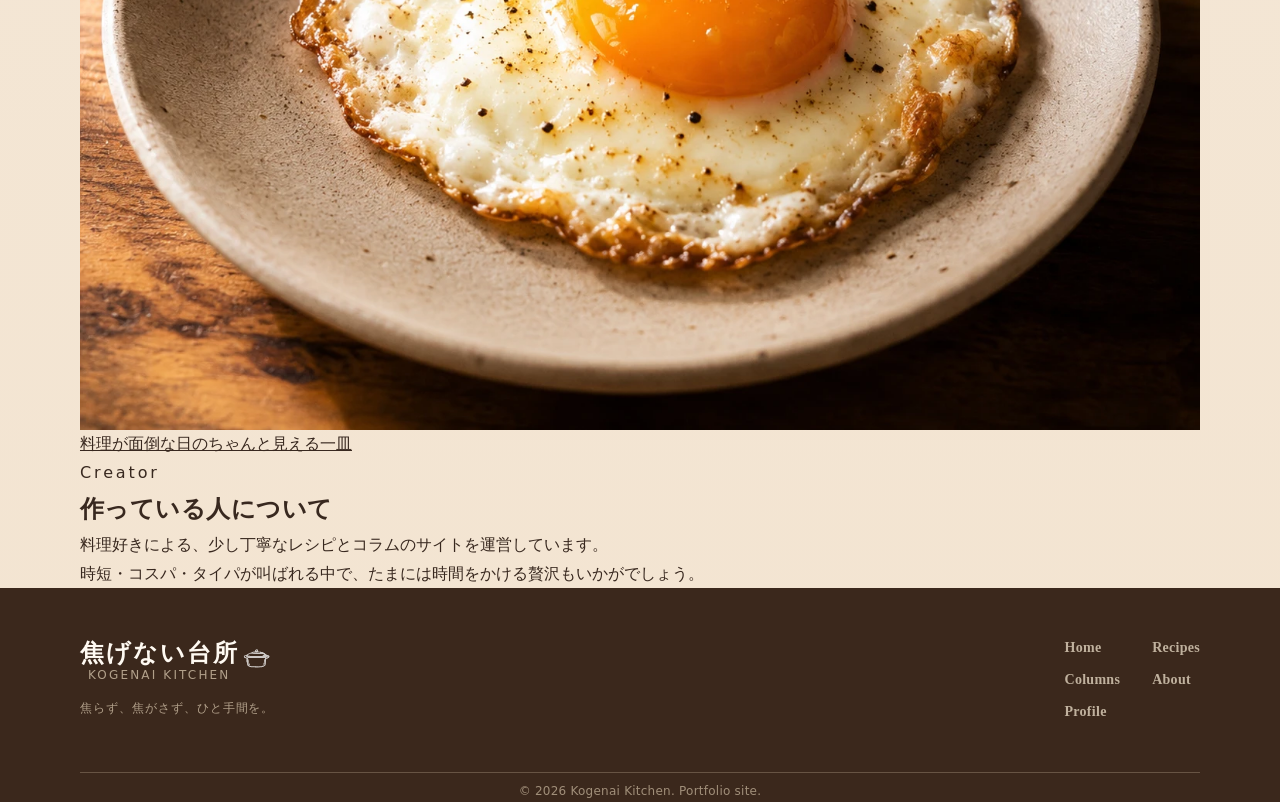
==== commit fb6a7bb4: "Refactor common layout and navigation styles" ====
--- a/index.html
+++ b/index.html
@@ -13,39 +13,42 @@
 
 <body>
     <header class="site-header">
-        <a href="index.html" class="site-logo" aria-label="焦げない台所 トップへ">
-            <span class="site-logo__text">
-                <span class="site-logo__main">焦げない台所</span>
-                <span class="site-logo__sub">Kogenai Kitchen</span>
-            </span>
-            <img src="images/pot-icon.svg" alt="" class="site-logo__icon" aria-hidden="true">
-        </a>
-
-        <button class="menu-toggle" type="button" aria-label="メニューを開く" aria-expanded="false" aria-controls="global-nav">
-            <span></span>
-            <span></span>
-            <span></span>
-        </button>
-
-        <nav class="site-nav" aria-label="グローバルナビゲーション">
-            <ul class="global-nav" id="global-nav">
-                <li>
-                    <a href="index.html" class="global-nav__link" aria-current="page">Home</a>
-                </li>
-                <li>
-                    <a href="recipes.html" class="global-nav__link">Recipes</a>
-                </li>
-                <li>
-                    <a href="columns.html" class="global-nav__link">Columns</a>
-                </li>
-                <li>
-                    <a href="#about" class="global-nav__link">About</a>
-                </li>
-                <li>
-                    <a href="#profile" class="global-nav__link">Profile</a>
-                </li>
-            </ul>
-        </nav>
+        <div class="site-header__inner">
+            <a href="index.html" class="site-logo" aria-label="焦げない台所 トップへ">
+                <span class="site-logo__text">
+                    <span class="site-logo__main">焦げない台所</span>
+                    <span class="site-logo__sub">Kogenai Kitchen</span>
+                </span>
+                <img src="images/pot-icon.svg" alt="" class="site-logo__icon" aria-hidden="true">
+            </a>
+
+            <button class="menu-toggle" type="button" aria-label="メニューを開く" aria-expanded="false"
+                aria-controls="global-nav">
+                <span></span>
+                <span></span>
+                <span></span>
+            </button>
+
+            <nav class="site-nav" aria-label="グローバルナビゲーション">
+                <ul class="global-nav" id="global-nav">
+                    <li>
+                        <a href="index.html" class="global-nav__link" aria-current="page">Home</a>
+                    </li>
+                    <li>
+                        <a href="recipes.html" class="global-nav__link">Recipes</a>
+                    </li>
+                    <li>
+                        <a href="columns.html" class="global-nav__link">Columns</a>
+                    </li>
+                    <li>
+                        <a href="#about" class="global-nav__link">About</a>
+                    </li>
+                    <li>
+                        <a href="#profile" class="global-nav__link">Profile</a>
+                    </li>
+                </ul>
+            </nav>
+        </div>
     </header>
 
     <main class="container">
--- a/css/common.css
+++ b/css/common.css
@@ -1,109 +1,106 @@
 @charset "utf-8";
 
 /* =========================
-  Base
+Design Tokens
+========================= */
+
+:root {
+color-scheme: light only;
+
+/* Layout */
+--content-width: 1120px;
+--page-gutter: clamp(1rem, 4vw, 4rem);
+--scroll-offset: 6.5rem;
+
+/* Spacing */
+--space-2xs: 0.25rem; /* 4px */
+--space-xs: 0.5rem;   /* 8px */
+--space-sm: 0.75rem;  /* 12px */
+--space-md: 1rem;     /* 16px */
+--space-lg: 1.5rem;   /* 24px */
+--space-xl: 2rem;     /* 32px */
+--space-2xl: 3rem;    /* 48px */
+--space-3xl: 4rem;    /* 64px */
+
+/* Typography */
+--font-serif: "Hiragino Mincho ProN", "Yu Mincho", "YuMincho", "Noto Serif JP", serif;
+--font-sans: system-ui, -apple-system, BlinkMacSystemFont, "Hiragino Sans", "Yu Gothic", "Noto Sans JP", sans-serif;
+
+/* Font Size */
+--text-xs: 0.75rem;   /* 12px */
+--text-sm: 0.875rem;  /* 14px */
+--text-base: 1rem;    /* 16px */
+--text-lg: 1.125rem;  /* 18px */
+--text-xl: 1.25rem;   /* 20px */
+--text-2xl: 1.5rem;   /* 24px */
+--text-3xl: 1.875rem; /* 30px */
+--text-4xl: 2.25rem;  /* 36px */
+--text-hero: clamp(2rem, 5vw, 3rem);
+
+/* Line Height */
+--leading-tight: 1.3;
+--leading-normal: 1.7;
+--leading-relaxed: 1.8;
+
+/* Letter Spacing */
+--tracking-normal: 0.02em;
+--tracking-wide: 0.08em;
+--tracking-label: 0.18em;
+
+/* Colors */
+--bg: #f7efe3;
+--bg-deep: #f3e4d1;
+--bg-glow: rgba(255, 255, 255, 0.72);
+--paper: #fffaf2;
+--text: #38281f;
+--muted: #756456;
+--main: #8b5e3c;
+--main-dark: #68452d;
+--accent: #9b4f36;
+--olive: #667052;
+--line: color-mix(in srgb, var(--main-dark) 18%, transparent);
+
+/* Effects */
+--shadow: 0 24px 60px rgba(75, 48, 31, 0.14);
+--radius-md: 8px;
+--radius-lg: 24px;
+--radius-pill: 999px;
+}
+
+/* =========================
+Base
 ========================= */
 
 *,
 *::before,
 *::after {
-    box-sizing: border-box;
-}
-
-:root {
-    color-scheme: light only;
-
-    /* Layout */
-    --content-width: 1120px;
-    --page-gutter: clamp(1rem, 4vw, 4rem);
-
-    /* Spacing */
-    --space-2xs: 0.25rem;
-    /* 4px */
-    --space-xs: 0.5rem;
-    /* 8px */
-    --space-sm: 0.75rem;
-    /* 12px */
-    --space-md: 1rem;
-    /* 16px */
-    --space-lg: 1.5rem;
-    /* 24px */
-    --space-xl: 2rem;
-    /* 32px */
-    --space-2xl: 3rem;
-    /* 48px */
-    --space-3xl: 4rem;
-    /* 64px */
-
-    /* Typography */
-    --font-serif: "Hiragino Mincho ProN", "Yu Mincho", "YuMincho", "Noto Serif JP", serif;
-    --font-sans: system-ui, -apple-system, BlinkMacSystemFont, "Hiragino Sans", "Yu Gothic", "Noto Sans JP", sans-serif;
-
-    /* Colors */
-    --bg: #f7efe3;
-    --bg-soft: #fbf4ea;
-    --bg-deep: #f3e4d1;
-    --bg-glow: rgba(255, 255, 255, .72);
-    --paper: #fffaf2;
-    --paper-2: #f1e2cf;
-    --text: #38281f;
-    --muted: #756456;
-    --main: #8b5e3c;
-    --main-dark: #68452d;
-    --accent: #9b4f36;
-    --olive: #667052;
-    --line: color-mix(in srgb, var(--main-dark) 18%, transparent);
-
-    /* Typography Scale */
-    --text-xs: 0.75rem;
-    /* 12px */
-    --text-sm: 0.875rem;
-    /* 14px */
-    --text-base: 1rem;
-    /* 16px */
-    --text-lg: 1.125rem;
-    /* 18px */
-    --text-xl: 1.25rem;
-    /* 20px */
-    --text-2xl: 1.5rem;
-    /* 24px */
-    --text-3xl: 1.875rem;
-    /* 30px */
-    --text-4xl: 2.25rem;
-    /* 36px */
-    --text-hero: clamp(2rem, 5vw, 3rem);
-
-    /* Decor */
-    --shadow: 0 24px 60px rgba(75, 48, 31, .14);
-    --radius-md: 8px;
-    --radius-lg: 24px;
-
-    /* Line height */
-    --leading-tight: 1.3;
-    --leading-normal: 1.7;
-    --leading-relaxed: 1.8;
-}
-
-/* @media (max-width: 780px) {
-  :root {
-    --page-gutter: 1rem;
-  }
-} */
+box-sizing: border-box;
+}
 
 html {
-    scroll-behavior: smooth;
+scroll-behavior: smooth;
 }
 
 body {
-    margin: 0;
-    padding: 0;
-    background:
-        radial-gradient(circle at 10% 0%, var(--bg-glow), transparent 32rem),
-        linear-gradient(180deg, var(--bg) 0%, var(--bg-soft) 45%, var(--bg-deep) 100%);
-    color: var(--text);
-    font-family: var(--font-sans);
-    line-height: var(--leading-relaxed);
-}
+margin: 0;
+padding: 0;
+background:
+radial-gradient(circle at 10% 0%, var(--bg-glow), transparent 32rem),
+linear-gradient(180deg, var(--bg) 0%, var(--bg) 45%, var(--bg-deep) 100%);
+color: var(--text);
+font-family: var(--font-sans);
+line-height: var(--leading-relaxed);
+}
+
+.home-about,
+.home-recipes,
+.home-profile {
+scroll-margin-top: var(--scroll-offset);
+}
+
+/* =========================
+Reset
+========================= */
 
 h1,
 h2,
@@ -114,495 +111,421 @@
 ol,
 figure,
 blockquote {
-    margin: 0;
-    padding: 0;
+margin: 0;
+padding: 0;
 }
 
 .global-nav,
 .site-footer__nav {
-    list-style: none;
+list-style: none;
 }
 
 img {
-    display: block;
-    max-width: 100%;
-    height: auto;
+display: block;
+max-width: 100%;
+height: auto;
 }
 
 button,
 input,
 textarea {
-    font-family: inherit;
+font-family: inherit;
 }
 
 a {
-    color: inherit;
-}
+color: inherit;
+}
+
+/* =========================
+Typography
+========================= */
 
 h1,
 h2,
 h3 {
-    color: var(--text);
-    letter-spacing: var(--tracking-normal);
+color: var(--text);
+letter-spacing: var(--tracking-normal);
 }
 
 h2 {
-    font-size: var(--text-2xl);
+font-size: var(--text-2xl);
 }
 
 h3 {
-    color: var(--main-dark);
-}
-
-.container {
-    width: min(100% - var(--page-gutter) * 2, var(--content-width));
-    margin-inline: auto;
-}
-
-figure {
-    margin: 0;
-}
+color: var(--main-dark);
+}
+
+.site-logo__main,
+.global-nav__link {
+letter-spacing: var(--tracking-wide);
+}
+
+.section-label,
+.site-logo__sub {
+letter-spacing: var(--tracking-label);
+}
+
+/* =========================
+Layout
+========================= */
+
+.container,
+.site-header__inner,
+.site-footer__inner {
+width: min(100%, calc(var(--content-width) + var(--page-gutter) * 2));
+margin-inline: auto;
+padding-inline: var(--page-gutter);
+}
+
+/* =========================
+Media
+========================= */
 
 figure img {
+width: 100%;
+height: auto;
+object-fit: cover;
+}
+
+/* =========================
+Header
+========================= */
+
+.site-header {
+position: sticky;
+top: 0;
+z-index: 100;
+background: color-mix(in srgb, var(--bg) 86%, transparent);
+border-bottom: 1px solid var(--line);
+backdrop-filter: blur(16px);
+-webkit-backdrop-filter: blur(16px);
+}
+
+.site-header__inner {
+display: flex;
+align-items: center;
+justify-content: space-between;
+padding-block: var(--space-md);
+}
+
+.site-logo {
+display: inline-flex;
+align-items: center;
+gap: var(--space-2xs);
+width: max-content;
+color: var(--main-dark);
+line-height: 1.1;
+text-decoration: none;
+}
+
+.site-logo__text {
+display: flex;
+flex-direction: column;
+align-items: center;
+gap: var(--space-2xs);
+}
+
+.site-logo__main {
+color: var(--main-dark);
+font-family: var(--font-serif);
+font-size: var(--text-2xl);
+font-weight: 600;
+line-height: 1;
+}
+
+.site-logo__sub {
+color: var(--muted);
+font-family: var(--font-sans);
+font-size: var(--text-xs);
+line-height: 1.1;
+text-align: center;
+text-transform: uppercase;
+}
+
+.site-logo__icon {
+width: 1.7rem;
+opacity: 0.7;
+transform: translateY(-0.15rem);
+}
+
+.site-nav {
+display: flex;
+align-items: center;
+}
+
+.global-nav {
+display: flex;
+align-items: center;
+gap: var(--space-xl);
+margin: 0;
+padding: 0;
+list-style: none;
+}
+
+.global-nav__link {
+display: inline-flex;
+align-items: center;
+justify-content: center;
+padding: var(--space-2xs) var(--space-sm);
+color: var(--muted);
+font-family: var(--font-serif);
+font-size: var(--text-sm);
+font-weight: 600;
+line-height: var(--leading-tight);
+text-decoration: none;
+transition:
+background 0.2s ease,
+color 0.2s ease,
+opacity 0.2s ease;
+}
+
+.global-nav__link:hover,
+.global-nav__link:active {
+color: var(--main-dark);
+opacity: 0.72;
+}
+
+/* =========================
+Hamburger Menu
+========================= */
+
+.menu-toggle {
+--menu-size: 44px;
+--menu-line-width: 18px;
+
+display: none;
+width: var(--menu-size);
+height: var(--menu-size);
+margin: 0;
+padding: 0;
+background: color-mix(in srgb, var(--paper) 65%, transparent);
+border: 1px solid var(--line);
+border-radius: var(--radius-pill);
+cursor: pointer;
+appearance: none;
+-webkit-appearance: none;
+-webkit-tap-highlight-color: transparent;
+}
+
+.menu-toggle span {
+display: block;
+width: var(--menu-line-width);
+height: 1px;
+margin: 5px auto;
+background: var(--main-dark);
+transition:
+transform 0.2s ease,
+opacity 0.2s ease;
+pointer-events: none;
+}
+
+.menu-toggle.is-open span:nth-child(1) {
+transform: translateY(6px) rotate(45deg);
+}
+
+.menu-toggle.is-open span:nth-child(2) {
+opacity: 0;
+}
+
+.menu-toggle.is-open span:nth-child(3) {
+transform: translateY(-6px) rotate(-45deg);
+}
+
+/* =========================
+Footer
+========================= */
+
+.site-footer {
+--footer-bg: #3b281c;
+--footer-text: var(--paper);
+--footer-muted: rgba(216, 199, 173, 0.76);
+--footer-link: rgba(230, 216, 195, 0.78);
+--footer-line: rgba(216, 199, 173, 0.28);
+
+padding-block-start: var(--space-2xl);
+background: var(--footer-bg);
+color: var(--footer-text);
+}
+
+.site-footer__inner {
+display: grid;
+grid-template-columns: minmax(0, 1fr) max-content;
+gap: var(--space-xl);
+align-items: start;
+}
+
+.site-footer__brand {
+display: grid;
+gap: var(--space-md);
+align-self: center;
+}
+
+.site-footer .site-logo__main {
+color: var(--footer-text);
+}
+
+.site-footer .site-logo__sub {
+color: var(--footer-muted);
+}
+
+.site-footer .site-logo__icon {
+opacity: 0.75;
+filter: brightness(0) invert(1);
+}
+
+.site-footer__copy {
+margin: 0;
+color: var(--footer-muted);
+font-family: var(--font-serif);
+font-size: var(--text-xs);
+line-height: var(--leading-relaxed);
+letter-spacing: var(--tracking-wide);
+}
+
+.site-footer__nav {
+display: grid;
+grid-template-columns: repeat(2, max-content);
+gap: var(--space-xs) var(--space-xl);
+justify-content: end;
+}
+
+.site-footer__nav a {
+color: var(--footer-link);
+font-family: var(--font-serif);
+font-size: var(--text-sm);
+font-weight: 700;
+line-height: var(--leading-normal);
+letter-spacing: var(--tracking-normal);
+text-decoration: none;
+transition: color 0.2s ease;
+}
+
+.site-footer__nav a:hover {
+color: var(--footer-text);
+}
+
+.site-footer small {
+grid-column: 1 / -1;
+margin-top: var(--space-md);
+padding-top: var(--space-xs);
+color: color-mix(in srgb, var(--footer-muted) 85%, transparent);
+border-top: 1px solid var(--footer-line);
+font-size: var(--text-xs);
+letter-spacing: var(--tracking-normal);
+text-align: center;
+}
+
+/* =========================
+Responsive
+========================= */
+
+@media (max-width: 780px) {
+.site-header__inner {
+padding-block: var(--space-sm);
+}
+
+.site-logo {
+    gap: var(--space-2xs);
+}
+
+.site-logo__text {
+    gap: 0.15rem;
+}
+
+.site-logo__main {
+    font-size: var(--text-xl);
+}
+
+.site-logo__sub {
+    font-size: 0.68rem;
+    line-height: 1.1;
+}
+
+.site-logo__icon {
+    width: 1.6rem;
+    transform: translateY(-0.1rem);
+}
+
+.menu-toggle {
+    display: block;
+}
+
+.site-nav {
+    position: absolute;
+    top: 100%;
+    right: 0;
+    left: 0;
+    z-index: 90;
     width: 100%;
-    height: auto;
-    object-fit: cover;
-}
-
-
-/* =========================
-  Header
-========================= */
-
-.site-header {
-    position: sticky;
-    top: 0;
-    z-index: 100;
-    display: flex;
-    align-items: center;
-    justify-content: space-between;
-    width: 100%;
-    padding: 1rem var(--page-gutter);
-    background: rgba(247, 239, 227, .86);
-    backdrop-filter: blur(16px);
-    border-bottom: 1px solid var(--line);
-}
-
-.site-logo {
-    display: inline-flex;
-    align-items: center;
-    gap: .2rem;
-    width: max-content;
-    color: var(--main-dark);
-    line-height: 1.1;
-    text-decoration: none;
-}
-
-.site-logo:visited,
-.site-logo:hover,
-.site-logo:active,
-.site-logo:focus {
-    color: var(--main-dark);
-    text-decoration: none;
-    background: transparent;
-    box-shadow: none;
-}
-
-.site-logo:focus-visible,
-.global-nav__link:focus-visible,
-.menu-toggle:focus-visible,
-.site-footer__nav a:focus-visible {
-    outline: 2px solid rgba(104, 69, 45, .45);
-    outline-offset: 4px;
-}
-
-.site-logo__text {
+}
+
+.global-nav {
     display: flex;
     flex-direction: column;
-    align-items: center;
-}
-
-.site-logo__main {
-    font-family: var(--font-serif);
-    font-size: 1.2rem;
-    font-weight: 600;
-    line-height: 1;
-    letter-spacing: .13em;
-}
-
-.site-logo__sub {
-    color: var(--muted);
-    font-family: var(--font-sans);
-    font-size: .58rem;
-    letter-spacing: .18em;
-    text-align: center;
-    text-transform: uppercase;
-}
-
-.site-logo__icon {
-    display: block;
-    width: 1.7rem;
-    height: auto;
-    opacity: .7;
-    transform: translateY(-0.15rem);
-}
-
-.global-nav {
-    display: flex;
-    align-items: center;
-    gap: 2rem;
+    align-items: stretch;
+    gap: var(--space-md);
+
+    width: 100%;
+    max-height: 0;
     margin: 0;
     padding: 0;
-}
-
-.global-nav li {
-    margin: 0;
-    padding: 0;
+    overflow: hidden;
+
+    background: color-mix(in srgb, var(--paper) 98%, transparent);
+    border-top: 1px solid var(--line);
+    border-bottom: 1px solid var(--line);
+    box-shadow: 0 18px 36px rgba(75, 48, 31, 0.08);
+
+    opacity: 0;
+    transform: translateY(-8px);
+    pointer-events: none;
+
+    transition:
+        max-height 0.35s ease,
+        opacity 0.25s ease,
+        transform 0.25s ease,
+        padding 0.25s ease;
+}
+
+.global-nav.is-open {
+    max-height: 420px;
+    padding-block: var(--space-lg);
+    opacity: 1;
+    transform: translateY(0);
+    pointer-events: auto;
 }
 
 .global-nav__link {
-    display: inline-flex;
-    align-items: center;
-    justify-content: center;
-    padding: .28rem .55rem;
+    width: 100%;
+    min-height: 44px;
+    padding: var(--space-sm) var(--space-md);
     color: var(--muted);
-    border-radius: 999px;
-    font-family: var(--font-serif);
-    font-size: .8rem;
-    font-weight: 600;
-    letter-spacing: .08em;
-    text-decoration: none;
-    transition:
-        background .2s ease,
-        color .2s ease;
+    font-size: var(--text-lg);
+    text-align: center;
 }
 
 .global-nav__link:hover,
 .global-nav__link:active {
-    color: #fffaf2;
-    background: var(--main-dark);
-}
-
-/* =========================
-  Hamburger menu
-========================= */
-
-.menu-toggle {
-    display: none;
-    width: 42px;
-    height: 42px;
-    margin: 0;
-    padding: 0;
-    background: rgba(255, 250, 242, .65);
-    border: 1px solid var(--line);
-    border-radius: 999px;
-    box-shadow: none;
-    cursor: pointer;
-    appearance: none;
-    -webkit-appearance: none;
-    -webkit-tap-highlight-color: transparent;
-}
-
-.menu-toggle span {
-    display: block;
-    width: 18px;
-    height: 1px;
-    margin: 5px auto;
-    background: var(--main-dark);
-    transition:
-        transform .2s ease,
-        opacity .2s ease;
-    pointer-events: none;
-}
-
-/* =========================
-  Reveal animation
-========================= */
-
-.reveal-item {
-    opacity: 0;
-    transform: translateY(24px);
-    transition:
-        opacity .55s ease,
-        transform .55s ease;
-}
-
-.reveal-item.is-visible {
-    opacity: 1;
-    transform: translateY(0);
-}
-
-.reveal-delay-1 {
-    transition-delay: .1s;
-}
-
-.reveal-delay-2 {
-    transition-delay: .3s;
-}
-
-@media (prefers-reduced-motion: reduce) {
-    .reveal-item {
-        opacity: 1;
-        transform: none;
-        animation: none;
-        transition: none;
-    }
-}
-
-/* =========================
-  Footer
-========================= */
+    background: var(--bg-deep);
+}
 
 .site-footer {
-    width: 100vw;
-    margin-left: calc(50% - 50vw);
-    margin-right: calc(50% - 50vw);
-    padding: 2.5rem 0 0;
-    background: #3b281c;
-    color: #fffaf2;
-    border-top: 0;
+    padding-block-start: var(--space-2xl);
 }
 
 .site-footer__inner {
-    display: grid;
     grid-template-columns: minmax(0, 1fr) max-content;
-    gap: 2rem;
-    align-items: start;
-    width: 100%;
-    padding-inline: var(--page-gutter);
-}
-
-.site-footer__brand {
-    display: grid;
-    gap: 1rem;
-    align-self: center;
-}
-
-.site-footer .site-logo,
-.site-footer .site-logo:visited,
-.site-footer .site-logo:hover,
-.site-footer .site-logo:active,
-.site-footer .site-logo:focus {
-    color: #fffaf2;
-    text-decoration: none;
-    background: transparent;
-    box-shadow: none;
-}
-
-.site-footer .site-logo__main {
-    color: #fffaf2;
-}
-
-.site-footer .site-logo__sub {
-    color: rgba(216, 199, 173, .76);
-}
-
-.site-footer .site-logo__icon {
-    opacity: .75;
-    filter: brightness(0) invert(1);
-}
-
-.site-footer__copy {
-    margin: 0;
-    color: rgba(216, 199, 173, .76);
-    font-family: var(--font-serif);
-    font-size: .78rem;
-    line-height: 1.8;
-    letter-spacing: .08em;
+    gap: var(--space-xl) var(--space-lg);
 }
 
 .site-footer__nav {
-    display: grid;
-    grid-template-columns: repeat(2, max-content);
-    gap: .35rem 2rem;
+    grid-template-columns: 1fr;
+    gap: var(--space-xs);
     justify-content: end;
 }
 
-.site-footer__nav a,
-.site-footer__nav a:visited,
-.site-footer__nav a:hover,
-.site-footer__nav a:active,
-.site-footer__nav a:focus {
-    color: rgba(230, 216, 195, .78);
-    background: transparent;
-    border-bottom: 0;
-    box-shadow: none;
-    font-family: var(--font-serif);
-    font-size: .85rem;
-    font-weight: 700;
-    line-height: 1.6;
-    letter-spacing: .04em;
-    text-decoration: none;
-}
-
-.site-footer__nav a:hover {
-    color: #fffaf2;
-}
-
 .site-footer small {
-    grid-column: 1 / -1;
-    margin-top: 1rem;
-    padding-top: .55rem;
-    color: rgba(216, 199, 173, .68);
-    border-top: 1px solid rgba(216, 199, 173, .28);
-    font-size: .68rem;
-    letter-spacing: .04em;
-    text-align: center;
-}
-
-/* =========================
-  Mobile common
-========================= */
-
-@media (max-width: 780px) {
-    #about {
-        scroll-margin-top: 6.5rem;
-    }
-
-    .site-header {
-        display: grid;
-        grid-template-columns: 1fr auto;
-        align-items: center;
-        padding: 1rem var(--page-gutter);
-    }
-
-    .site-logo {
-        grid-column: 1;
-        grid-row: 1;
-        justify-self: start;
-    }
-
-    .site-logo__main {
-        font-size: 1.4rem;
-    }
-
-    .site-logo__sub {
-        font-size: .6rem;
-    }
-
-    .menu-toggle {
-        display: block;
-        grid-column: 2;
-        grid-row: 1;
-        justify-self: end;
-    }
-
-    .menu-toggle.is-open span:nth-child(1) {
-        transform: translateY(6px) rotate(45deg);
-    }
-
-    .menu-toggle.is-open span:nth-child(2) {
-        opacity: 0;
-    }
-
-    .menu-toggle.is-open span:nth-child(3) {
-        transform: translateY(-6px) rotate(-45deg);
-    }
-
-    .global-nav {
-        position: absolute;
-        top: 100%;
-        left: 0;
-        right: 0;
-        z-index: 90;
-
-        display: flex;
-        flex-direction: column;
-        align-items: center;
-        gap: .35rem;
-
-        max-height: 0;
-        margin: 0;
-        padding: 0 var(--page-gutter);
-        overflow: hidden;
-
-        background: rgba(255, 250, 242, .98);
-        border-top: 1px solid var(--line);
-        border-bottom: 1px solid var(--line);
-        box-shadow: 0 18px 36px rgba(75, 48, 31, .08);
-
-        opacity: 0;
-        transform: translateY(-8px);
-        pointer-events: none;
-
-        transition:
-            max-height .35s ease,
-            opacity .25s ease,
-            transform .25s ease,
-            padding .25s ease;
-    }
-
-    .global-nav.is-open {
-        max-height: 260px;
-        padding: 1.1rem var(--page-gutter) 1.4rem;
-        opacity: 1;
-        transform: translateY(0);
-        pointer-events: auto;
-    }
-
-    .global-nav li {
-        display: flex;
-        justify-content: center;
-        width: 100%;
-        margin: 0;
-        padding: 0;
-    }
-
-    .global-nav .global-nav__link {
-        display: flex;
-        align-items: center;
-        justify-content: center;
-
-        width: 100%;
-        max-width: 100%;
-        min-height: 2.25rem;
-        margin: 0 auto;
-        padding: .35rem .9rem;
-
-        color: var(--muted);
-        background: transparent;
-        border-radius: 999px;
-
-        font-size: .9rem;
-        text-align: center;
-        text-decoration: none;
-
-        transition:
-            background .2s ease,
-            color .2s ease,
-            transform .2s ease,
-            box-shadow .2s ease;
-    }
-
-    .global-nav .global-nav__link:hover,
-    .global-nav .global-nav__link:active {
-        color: #fffaf2;
-        background: var(--main-dark);
-        transform: translateY(-1px);
-        box-shadow: 0 8px 18px rgba(75, 48, 31, .1);
-    }
-
-    main.container {
-        padding-top: 0;
-    }
-
-    .site-footer {
-        padding-top: 2.4rem;
-    }
-
-    .site-footer__inner {
-        grid-template-columns: minmax(0, 1fr) max-content;
-        gap: 1.8rem 1.4rem;
-        padding-inline: var(--page-gutter);
-    }
-
-    .site-footer__nav {
-        grid-template-columns: 1fr;
-        gap: .35rem;
-        justify-content: end;
-    }
-
-    .site-footer small {
-        margin-top: .8rem;
-    }
-}+    margin-top: var(--space-sm);
+}
+
+}
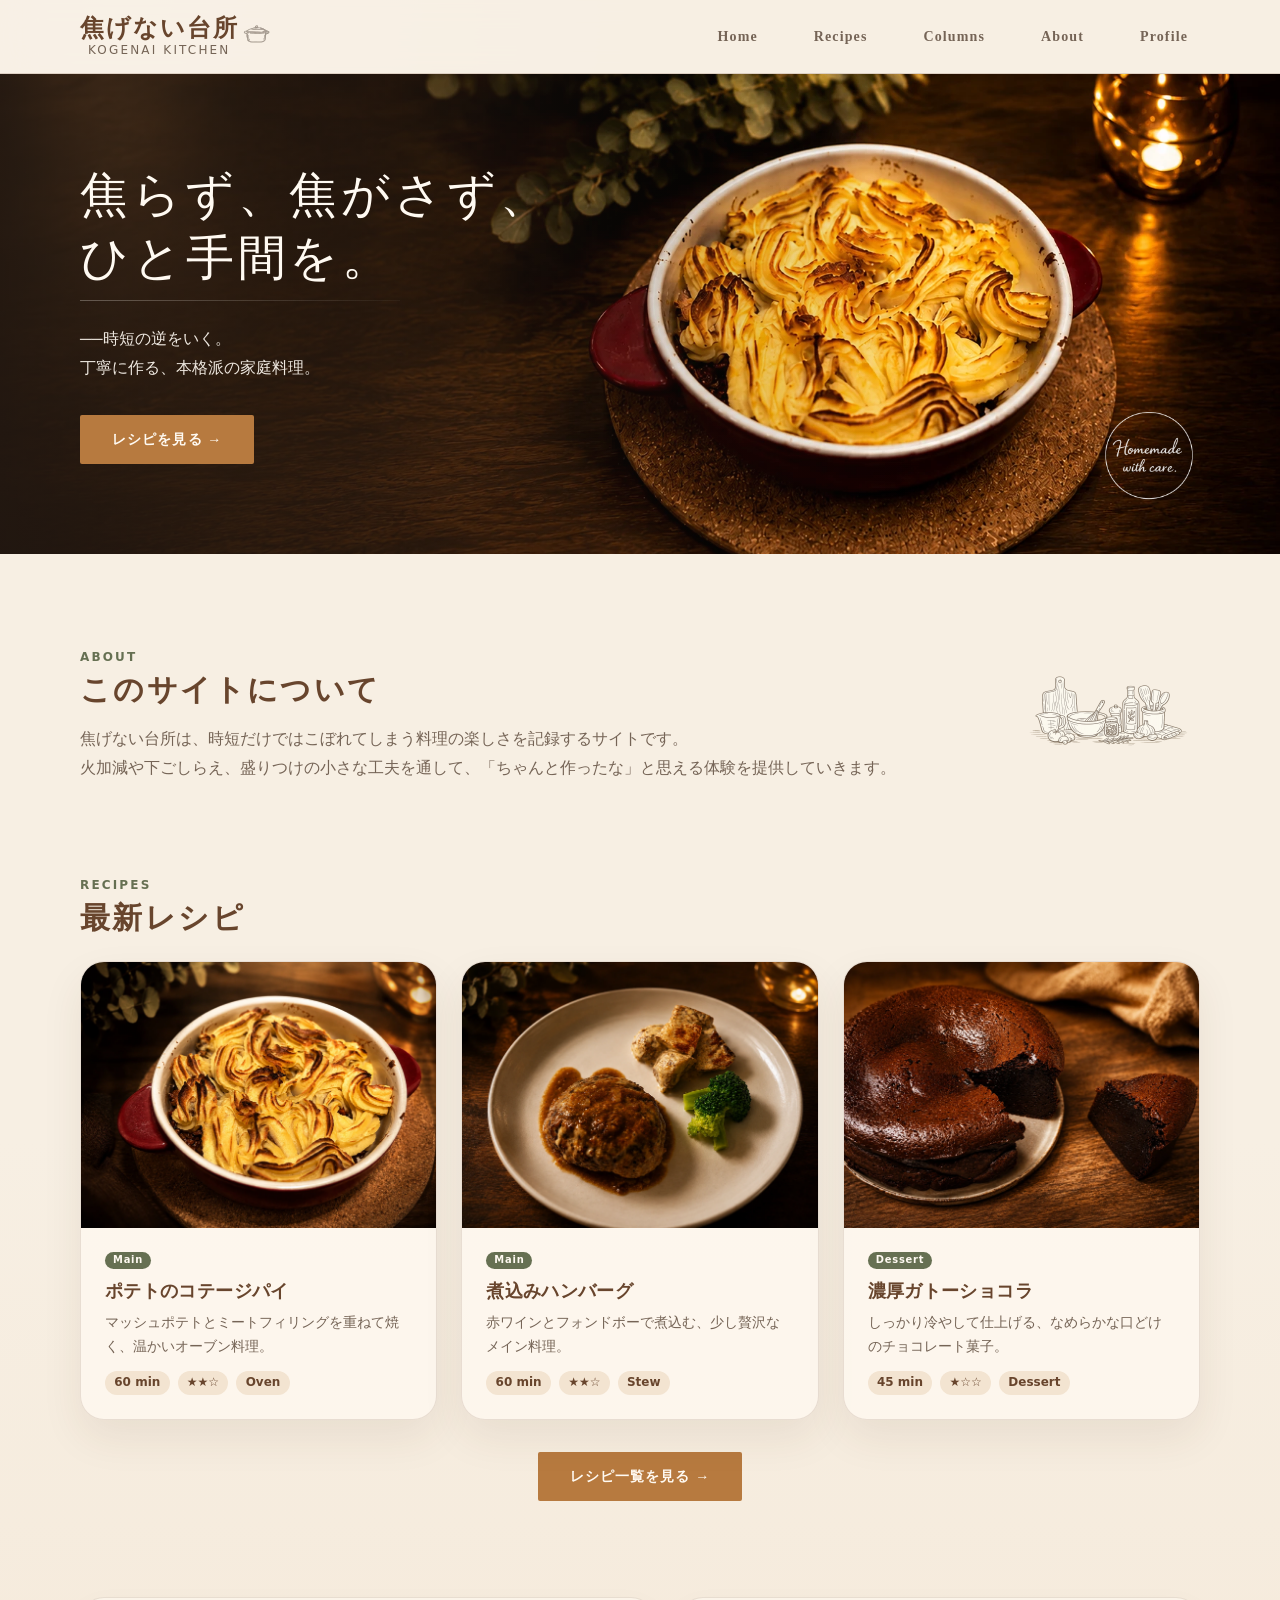
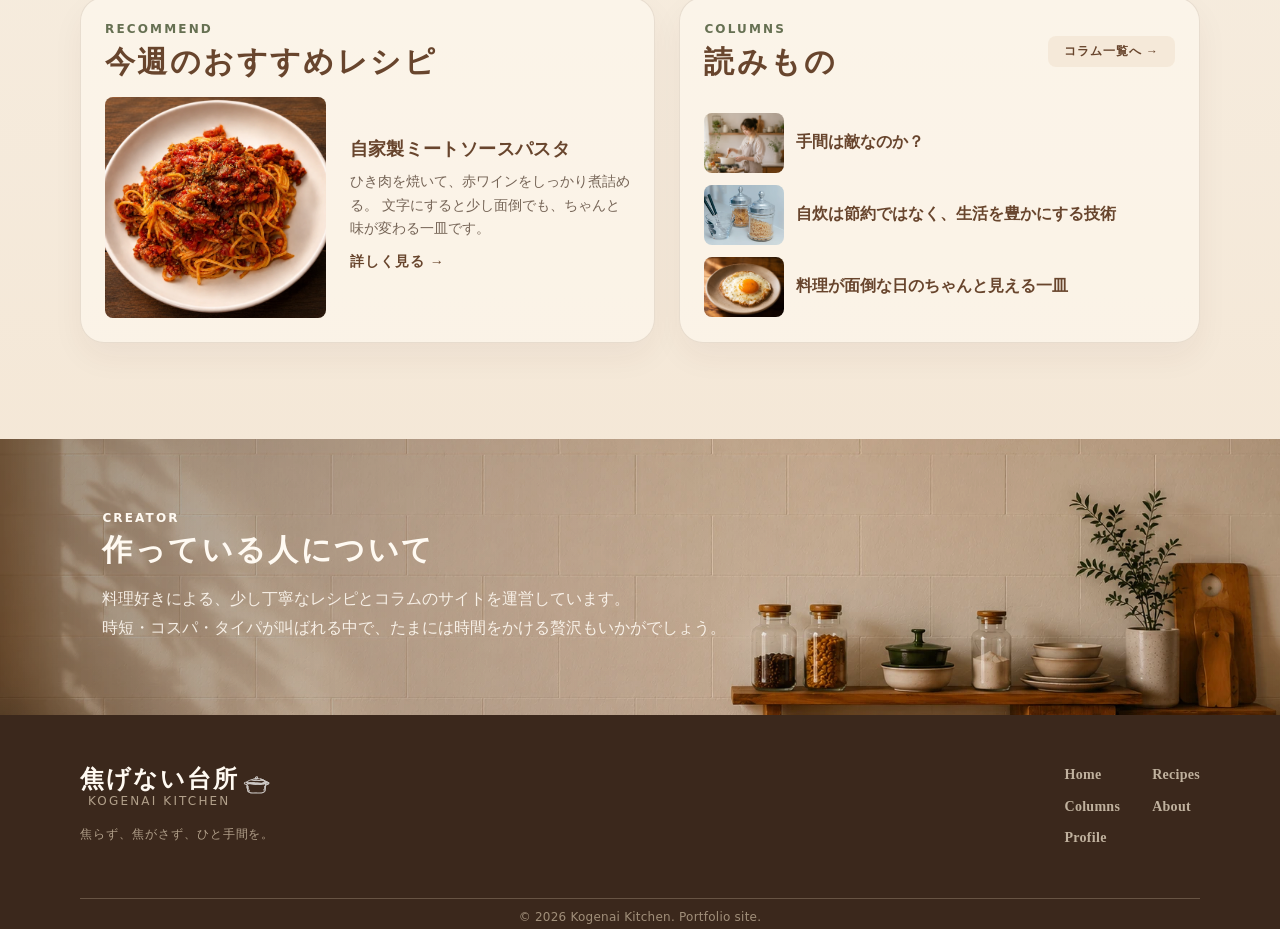
==== commit c6c1c684: "style: organize top page stylesheet" ====
--- a/index.html
+++ b/index.html
@@ -8,7 +8,7 @@
     <title>焦げない台所｜ひと手間を楽しむレシピサイト</title>
     <meta name="description" content="時短の逆をいく。時短や効率から少し離れて、ひと手間を楽しむ家庭料理。">
     <link rel="stylesheet" href="css/common.css">
-    <link rel="stylesheet" href="css/style.css">
+    <link rel="stylesheet" href="css/top.css">
 </head>
 
 <body>
@@ -19,7 +19,7 @@
                     <span class="site-logo__main">焦げない台所</span>
                     <span class="site-logo__sub">Kogenai Kitchen</span>
                 </span>
-                <img src="images/pot-icon.svg" alt="" class="site-logo__icon" aria-hidden="true">
+                <img src="images/pot-icon.svg" alt="pot-icon" class="site-logo__icon" aria-hidden="true">
             </a>
 
             <button class="menu-toggle" type="button" aria-label="メニューを開く" aria-expanded="false"
@@ -67,7 +67,7 @@
                 <a href="recipes.html" class="button button--primary">レシピを見る →</a>
             </div>
 
-            <img src="images/homemade-logo.webp" alt="" class="home-hero__stamp" aria-hidden="true">
+            <img src="images/homemade-logo.webp" alt="homemade-logo" class="home-hero__stamp" aria-hidden="true">
         </section>
 
         <section class="home-about" id="about">
@@ -81,7 +81,7 @@
             </div>
 
             <div class="home-about__image" aria-hidden="true">
-                <img src="images/cooking.webp" alt="">
+                <img src="images/cooking.webp" alt="About">
             </div>
         </section>
 
@@ -100,7 +100,7 @@
 
                         <div class="recipe-card__body">
                             <span class="recipe-card__tag">Main</span>
-                            <h3>こんがりポテトのコテージパイ</h3>
+                            <h3>ポテトのコテージパイ</h3>
                             <p>マッシュポテトとミートフィリングを重ねて焼く、温かいオーブン料理。</p>
 
                             <div class="recipe-card__meta">
@@ -118,7 +118,7 @@
 
                         <div class="recipe-card__body">
                             <span class="recipe-card__tag">Main</span>
-                            <h3>レストラン風の煮込みハンバーグ</h3>
+                            <h3>煮込みハンバーグ</h3>
                             <p>赤ワインとフォンドボーで煮込む、少し贅沢なメイン料理。</p>
 
                             <div class="recipe-card__meta">
@@ -136,7 +136,7 @@
 
                         <div class="recipe-card__body">
                             <span class="recipe-card__tag">Dessert</span>
-                            <h3>まるで生チョコ 濃厚ガトーショコラ</h3>
+                            <h3>濃厚ガトーショコラ</h3>
                             <p>しっかり冷やして仕上げる、なめらかな口どけのチョコレート菓子。</p>
 
                             <div class="recipe-card__meta">
@@ -164,7 +164,7 @@
                         <img src="images/meat-sauce-pasta.webp" alt="自家製ミートソースパスタ">
 
                         <div>
-                            <h3>ひと手間絶品 自家製ミートソースパスタ</h3>
+                            <h3>自家製ミートソースパスタ</h3>
                             <p>
                                 ひき肉を焼いて、赤ワインをしっかり煮詰める。
                                 文字にすると少し面倒でも、ちゃんと味が変わる一皿です。
@@ -202,18 +202,17 @@
                     </a>
                 </div>
             </article>
-
-            <section class="home-profile" id="profile">
-                <div class="home-profile__inner">
-                    <p class="section-label">Creator</p>
-                    <h2>作っている人について</h2>
-                    <p>
-                        料理好きによる、少し丁寧なレシピとコラムのサイトを運営しています。<br>
-                        時短・コスパ・タイパが叫ばれる中で、たまには時間をかける贅沢もいかがでしょう。
-                    </p>
-                </div>
-            </section>
         </div>
+        <section class="home-profile" id="profile">
+            <div class="home-profile__inner">
+                <p class="section-label">Creator</p>
+                <h2>作っている人について</h2>
+                <p>
+                    料理好きによる、少し丁寧なレシピとコラムのサイトを運営しています。<br>
+                    時短・コスパ・タイパが叫ばれる中で、たまには時間をかける贅沢もいかがでしょう。
+                </p>
+            </div>
+        </section>
     </main>
 
     <footer class="site-footer">
@@ -224,7 +223,7 @@
                         <span class="site-logo__main">焦げない台所</span>
                         <span class="site-logo__sub">Kogenai Kitchen</span>
                     </span>
-                    <img src="images/pot-icon.svg" alt="" class="site-logo__icon" aria-hidden="true">
+                    <img src="images/pot-icon.svg" alt="pot-icon" class="site-logo__icon" aria-hidden="true">
                 </a>
 
                 <p class="site-footer__copy">焦らず、焦がさず、ひと手間を。</p>
--- a/css/common.css
+++ b/css/common.css
@@ -1,105 +1,123 @@
 @charset "utf-8";
 
 /* =========================
-Design Tokens
+  Design Tokens
 ========================= */
 
 :root {
-color-scheme: light only;
-
-/* Layout */
---content-width: 1120px;
---page-gutter: clamp(1rem, 4vw, 4rem);
---scroll-offset: 6.5rem;
-
-/* Spacing */
---space-2xs: 0.25rem; /* 4px */
---space-xs: 0.5rem;   /* 8px */
---space-sm: 0.75rem;  /* 12px */
---space-md: 1rem;     /* 16px */
---space-lg: 1.5rem;   /* 24px */
---space-xl: 2rem;     /* 32px */
---space-2xl: 3rem;    /* 48px */
---space-3xl: 4rem;    /* 64px */
-
-/* Typography */
---font-serif: "Hiragino Mincho ProN", "Yu Mincho", "YuMincho", "Noto Serif JP", serif;
---font-sans: system-ui, -apple-system, BlinkMacSystemFont, "Hiragino Sans", "Yu Gothic", "Noto Sans JP", sans-serif;
-
-/* Font Size */
---text-xs: 0.75rem;   /* 12px */
---text-sm: 0.875rem;  /* 14px */
---text-base: 1rem;    /* 16px */
---text-lg: 1.125rem;  /* 18px */
---text-xl: 1.25rem;   /* 20px */
---text-2xl: 1.5rem;   /* 24px */
---text-3xl: 1.875rem; /* 30px */
---text-4xl: 2.25rem;  /* 36px */
---text-hero: clamp(2rem, 5vw, 3rem);
-
-/* Line Height */
---leading-tight: 1.3;
---leading-normal: 1.7;
---leading-relaxed: 1.8;
-
-/* Letter Spacing */
---tracking-normal: 0.02em;
---tracking-wide: 0.08em;
---tracking-label: 0.18em;
-
-/* Colors */
---bg: #f7efe3;
---bg-deep: #f3e4d1;
---bg-glow: rgba(255, 255, 255, 0.72);
---paper: #fffaf2;
---text: #38281f;
---muted: #756456;
---main: #8b5e3c;
---main-dark: #68452d;
---accent: #9b4f36;
---olive: #667052;
---line: color-mix(in srgb, var(--main-dark) 18%, transparent);
-
-/* Effects */
---shadow: 0 24px 60px rgba(75, 48, 31, 0.14);
---radius-md: 8px;
---radius-lg: 24px;
---radius-pill: 999px;
-}
-
-/* =========================
-Base
+    color-scheme: light only;
+
+    /* Layout */
+    --content-width: 1120px;
+    --page-gutter: clamp(1rem, 4vw, 4rem);
+    --scroll-offset: 6.5rem;
+
+    /* Spacing */
+    --space-2xs: 0.25rem; /* 4px */
+    --space-xs: 0.5rem;   /* 8px */
+    --space-sm: 0.75rem;  /* 12px */
+    --space-md: 1rem;     /* 16px */
+    --space-lg: 1.5rem;   /* 24px */
+    --space-xl: 2rem;     /* 32px */
+    --space-2xl: 3rem;    /* 48px */
+    --space-3xl: 4rem;    /* 64px */
+
+    /* Typography */
+    --font-serif: "Hiragino Mincho ProN", "Yu Mincho", "YuMincho", "Noto Serif JP", serif;
+    --font-sans: system-ui, -apple-system, BlinkMacSystemFont, "Hiragino Sans", "Yu Gothic", "Noto Sans JP", sans-serif;
+
+    /* Font Size */
+    --text-xs: 0.75rem;   /* 12px */
+    --text-sm: 0.875rem;  /* 14px */
+    --text-base: 1rem;    /* 16px */
+    --text-lg: 1.125rem;  /* 18px */
+    --text-xl: 1.25rem;   /* 20px */
+    --text-2xl: 1.5rem;   /* 24px */
+    --text-3xl: 1.875rem; /* 30px */
+    --text-4xl: 2.25rem;  /* 36px */
+    --text-hero: clamp(2rem, 5vw, 3rem);
+
+    /* Line Height */
+    --leading-tight: 1.3;
+    --leading-normal: 1.7;
+    --leading-relaxed: 1.8;
+
+    /* Letter Spacing */
+    --tracking-normal: 0.02em;
+    --tracking-wide: 0.08em;
+    --tracking-label: 0.18em;
+
+    /* Colors */
+    --bg: #f7efe3;
+    --bg-deep: #f3e4d1;
+    --bg-glow: rgba(255, 255, 255, 0.72);
+    --paper: #fffaf2;
+    --text: #38281f;
+    --muted: #756456;
+    --main: #8b5e3c;
+    --main-dark: #68452d;
+    --accent: #9b4f36;
+    --olive: #667052;
+    --line: color-mix(in srgb, var(--main-dark) 18%, transparent);
+
+    /* Effects */
+    --shadow: 0 24px 60px rgba(75, 48, 31, 0.14);
+    --radius-md: 8px;
+    --radius-lg: 24px;
+    --radius-pill: 999px;
+}
+
+/* =========================
+  Base
 ========================= */
 
 *,
 *::before,
 *::after {
-box-sizing: border-box;
+    box-sizing: border-box;
 }
 
 html {
-scroll-behavior: smooth;
+    scroll-behavior: smooth;
 }
 
 body {
-margin: 0;
-padding: 0;
-background:
-radial-gradient(circle at 10% 0%, var(--bg-glow), transparent 32rem),
-linear-gradient(180deg, var(--bg) 0%, var(--bg) 45%, var(--bg-deep) 100%);
-color: var(--text);
-font-family: var(--font-sans);
-line-height: var(--leading-relaxed);
+    margin: 0;
+    padding: 0;
+    background:
+        radial-gradient(circle at 10% 0%, var(--bg-glow), transparent 32rem),
+        linear-gradient(180deg, var(--bg) 0%, var(--bg) 45%, var(--bg-deep) 100%);
+    color: var(--text);
+    font-family: var(--font-sans);
+    line-height: var(--leading-relaxed);
 }
 
 .home-about,
 .home-recipes,
 .home-profile {
-scroll-margin-top: var(--scroll-offset);
-}
-
-/* =========================
-Reset
+    scroll-margin-top: var(--scroll-offset);
+}
+
+/* =========================
+  Focus States
+========================= */
+
+.site-logo:focus-visible,
+.global-nav__link:focus-visible,
+.menu-toggle:focus-visible,
+.site-footer__nav a:focus-visible,
+.button:focus-visible {
+    outline: 2px solid var(--accent);
+    outline-offset: 4px;
+    border-radius: var(--radius-md);
+}
+
+.menu-toggle:focus-visible {
+    border-radius: var(--radius-pill);
+}
+
+/* =========================
+  Reset
 ========================= */
 
 h1,
@@ -111,421 +129,421 @@
 ol,
 figure,
 blockquote {
-margin: 0;
-padding: 0;
+    margin: 0;
+    padding: 0;
 }
 
 .global-nav,
 .site-footer__nav {
-list-style: none;
+    list-style: none;
 }
 
 img {
-display: block;
-max-width: 100%;
-height: auto;
+    display: block;
+    max-width: 100%;
+    height: auto;
 }
 
 button,
 input,
 textarea {
-font-family: inherit;
+    font-family: inherit;
 }
 
 a {
-color: inherit;
-}
-
-/* =========================
-Typography
+    color: inherit;
+}
+
+/* =========================
+  Typography
 ========================= */
 
 h1,
 h2,
 h3 {
-color: var(--text);
-letter-spacing: var(--tracking-normal);
+    color: var(--text);
+    letter-spacing: var(--tracking-normal);
 }
 
 h2 {
-font-size: var(--text-2xl);
+    font-size: var(--text-2xl);
 }
 
 h3 {
-color: var(--main-dark);
+    color: var(--main-dark);
 }
 
 .site-logo__main,
 .global-nav__link {
-letter-spacing: var(--tracking-wide);
+    letter-spacing: var(--tracking-wide);
 }
 
 .section-label,
 .site-logo__sub {
-letter-spacing: var(--tracking-label);
-}
-
-/* =========================
-Layout
+    letter-spacing: var(--tracking-label);
+}
+
+/* =========================
+  Layout
 ========================= */
 
 .container,
 .site-header__inner,
-.site-footer__inner {
-width: min(100%, calc(var(--content-width) + var(--page-gutter) * 2));
-margin-inline: auto;
-padding-inline: var(--page-gutter);
-}
-
-/* =========================
-Media
+.site-footer__inner,
+.home-profile__inner {
+    width: min(100%, calc(var(--content-width) + var(--page-gutter) * 2));
+    margin-inline: auto;
+    padding-inline: var(--page-gutter);
+}
+
+/* =========================
+  Media
 ========================= */
 
 figure img {
-width: 100%;
-height: auto;
-object-fit: cover;
-}
-
-/* =========================
-Header
+    width: 100%;
+    height: auto;
+    object-fit: cover;
+}
+
+/* =========================
+  Header
 ========================= */
 
 .site-header {
-position: sticky;
-top: 0;
-z-index: 100;
-background: color-mix(in srgb, var(--bg) 86%, transparent);
-border-bottom: 1px solid var(--line);
-backdrop-filter: blur(16px);
--webkit-backdrop-filter: blur(16px);
+    position: sticky;
+    top: 0;
+    z-index: 100;
+    background: color-mix(in srgb, var(--bg) 86%, transparent);
+    border-bottom: 1px solid var(--line);
+    backdrop-filter: blur(16px);
+    -webkit-backdrop-filter: blur(16px);
 }
 
 .site-header__inner {
-display: flex;
-align-items: center;
-justify-content: space-between;
-padding-block: var(--space-md);
+    display: flex;
+    align-items: center;
+    justify-content: space-between;
+    padding-block: var(--space-md);
 }
 
 .site-logo {
-display: inline-flex;
-align-items: center;
-gap: var(--space-2xs);
-width: max-content;
-color: var(--main-dark);
-line-height: 1.1;
-text-decoration: none;
+    display: inline-flex;
+    align-items: center;
+    gap: var(--space-2xs);
+    width: max-content;
+    color: var(--main-dark);
+    line-height: 1.1;
+    text-decoration: none;
 }
 
 .site-logo__text {
-display: flex;
-flex-direction: column;
-align-items: center;
-gap: var(--space-2xs);
+    display: flex;
+    flex-direction: column;
+    align-items: center;
+    gap: var(--space-2xs);
 }
 
 .site-logo__main {
-color: var(--main-dark);
-font-family: var(--font-serif);
-font-size: var(--text-2xl);
-font-weight: 600;
-line-height: 1;
+    color: var(--main-dark);
+    font-family: var(--font-serif);
+    font-size: var(--text-2xl);
+    font-weight: 600;
+    line-height: 1;
 }
 
 .site-logo__sub {
-color: var(--muted);
-font-family: var(--font-sans);
-font-size: var(--text-xs);
-line-height: 1.1;
-text-align: center;
-text-transform: uppercase;
+    color: var(--muted);
+    font-family: var(--font-sans);
+    font-size: var(--text-xs);
+    line-height: 1.1;
+    text-align: center;
+    text-transform: uppercase;
 }
 
 .site-logo__icon {
-width: 1.7rem;
-opacity: 0.7;
-transform: translateY(-0.15rem);
+    width: 1.7rem;
+    opacity: 0.7;
+    transform: translateY(-0.15rem);
 }
 
 .site-nav {
-display: flex;
-align-items: center;
+    display: flex;
+    align-items: center;
 }
 
 .global-nav {
-display: flex;
-align-items: center;
-gap: var(--space-xl);
-margin: 0;
-padding: 0;
-list-style: none;
+    display: flex;
+    align-items: center;
+    gap: var(--space-xl);
+    margin: 0;
+    padding: 0;
+    list-style: none;
 }
 
 .global-nav__link {
-display: inline-flex;
-align-items: center;
-justify-content: center;
-padding: var(--space-2xs) var(--space-sm);
-color: var(--muted);
-font-family: var(--font-serif);
-font-size: var(--text-sm);
-font-weight: 600;
-line-height: var(--leading-tight);
-text-decoration: none;
-transition:
-background 0.2s ease,
-color 0.2s ease,
-opacity 0.2s ease;
+    display: inline-flex;
+    align-items: center;
+    justify-content: center;
+    padding: var(--space-2xs) var(--space-sm);
+    color: var(--muted);
+    font-family: var(--font-serif);
+    font-size: var(--text-sm);
+    font-weight: 600;
+    line-height: var(--leading-tight);
+    text-decoration: none;
+    transition:
+        background 0.2s ease,
+        color 0.2s ease,
+        opacity 0.2s ease;
 }
 
 .global-nav__link:hover,
 .global-nav__link:active {
-color: var(--main-dark);
-opacity: 0.72;
-}
-
-/* =========================
-Hamburger Menu
+    color: var(--main-dark);
+    opacity: 0.72;
+}
+
+/* =========================
+  Hamburger Menu
 ========================= */
 
 .menu-toggle {
---menu-size: 44px;
---menu-line-width: 18px;
-
-display: none;
-width: var(--menu-size);
-height: var(--menu-size);
-margin: 0;
-padding: 0;
-background: color-mix(in srgb, var(--paper) 65%, transparent);
-border: 1px solid var(--line);
-border-radius: var(--radius-pill);
-cursor: pointer;
-appearance: none;
--webkit-appearance: none;
--webkit-tap-highlight-color: transparent;
-}
-
-.menu-toggle span {
-display: block;
-width: var(--menu-line-width);
-height: 1px;
-margin: 5px auto;
-background: var(--main-dark);
-transition:
-transform 0.2s ease,
-opacity 0.2s ease;
-pointer-events: none;
-}
-
-.menu-toggle.is-open span:nth-child(1) {
-transform: translateY(6px) rotate(45deg);
-}
-
-.menu-toggle.is-open span:nth-child(2) {
-opacity: 0;
-}
-
-.menu-toggle.is-open span:nth-child(3) {
-transform: translateY(-6px) rotate(-45deg);
-}
-
-/* =========================
-Footer
-========================= */
-
-.site-footer {
---footer-bg: #3b281c;
---footer-text: var(--paper);
---footer-muted: rgba(216, 199, 173, 0.76);
---footer-link: rgba(230, 216, 195, 0.78);
---footer-line: rgba(216, 199, 173, 0.28);
-
-padding-block-start: var(--space-2xl);
-background: var(--footer-bg);
-color: var(--footer-text);
-}
-
-.site-footer__inner {
-display: grid;
-grid-template-columns: minmax(0, 1fr) max-content;
-gap: var(--space-xl);
-align-items: start;
-}
-
-.site-footer__brand {
-display: grid;
-gap: var(--space-md);
-align-self: center;
-}
-
-.site-footer .site-logo__main {
-color: var(--footer-text);
-}
-
-.site-footer .site-logo__sub {
-color: var(--footer-muted);
-}
-
-.site-footer .site-logo__icon {
-opacity: 0.75;
-filter: brightness(0) invert(1);
-}
-
-.site-footer__copy {
-margin: 0;
-color: var(--footer-muted);
-font-family: var(--font-serif);
-font-size: var(--text-xs);
-line-height: var(--leading-relaxed);
-letter-spacing: var(--tracking-wide);
-}
-
-.site-footer__nav {
-display: grid;
-grid-template-columns: repeat(2, max-content);
-gap: var(--space-xs) var(--space-xl);
-justify-content: end;
-}
-
-.site-footer__nav a {
-color: var(--footer-link);
-font-family: var(--font-serif);
-font-size: var(--text-sm);
-font-weight: 700;
-line-height: var(--leading-normal);
-letter-spacing: var(--tracking-normal);
-text-decoration: none;
-transition: color 0.2s ease;
-}
-
-.site-footer__nav a:hover {
-color: var(--footer-text);
-}
-
-.site-footer small {
-grid-column: 1 / -1;
-margin-top: var(--space-md);
-padding-top: var(--space-xs);
-color: color-mix(in srgb, var(--footer-muted) 85%, transparent);
-border-top: 1px solid var(--footer-line);
-font-size: var(--text-xs);
-letter-spacing: var(--tracking-normal);
-text-align: center;
-}
-
-/* =========================
-Responsive
-========================= */
-
-@media (max-width: 780px) {
-.site-header__inner {
-padding-block: var(--space-sm);
-}
-
-.site-logo {
-    gap: var(--space-2xs);
-}
-
-.site-logo__text {
-    gap: 0.15rem;
-}
-
-.site-logo__main {
-    font-size: var(--text-xl);
-}
-
-.site-logo__sub {
-    font-size: 0.68rem;
-    line-height: 1.1;
-}
-
-.site-logo__icon {
-    width: 1.6rem;
-    transform: translateY(-0.1rem);
-}
-
-.menu-toggle {
-    display: block;
-}
-
-.site-nav {
-    position: absolute;
-    top: 100%;
-    right: 0;
-    left: 0;
-    z-index: 90;
-    width: 100%;
-}
-
-.global-nav {
-    display: flex;
-    flex-direction: column;
-    align-items: stretch;
-    gap: var(--space-md);
-
-    width: 100%;
-    max-height: 0;
+    --menu-size: 44px;
+    --menu-line-width: 18px;
+
+    display: none;
+    width: var(--menu-size);
+    height: var(--menu-size);
     margin: 0;
     padding: 0;
-    overflow: hidden;
-
-    background: color-mix(in srgb, var(--paper) 98%, transparent);
-    border-top: 1px solid var(--line);
-    border-bottom: 1px solid var(--line);
-    box-shadow: 0 18px 36px rgba(75, 48, 31, 0.08);
-
+    background: color-mix(in srgb, var(--paper) 65%, transparent);
+    border: 1px solid var(--line);
+    border-radius: var(--radius-pill);
+    cursor: pointer;
+    appearance: none;
+    -webkit-appearance: none;
+    -webkit-tap-highlight-color: transparent;
+}
+
+.menu-toggle span {
+    display: block;
+    width: var(--menu-line-width);
+    height: 1px;
+    margin: 5px auto;
+    background: var(--main-dark);
+    transition:
+        transform 0.2s ease,
+        opacity 0.2s ease;
+    pointer-events: none;
+}
+
+.menu-toggle.is-open span:nth-child(1) {
+    transform: translateY(6px) rotate(45deg);
+}
+
+.menu-toggle.is-open span:nth-child(2) {
     opacity: 0;
-    transform: translateY(-8px);
-    pointer-events: none;
-
-    transition:
-        max-height 0.35s ease,
-        opacity 0.25s ease,
-        transform 0.25s ease,
-        padding 0.25s ease;
-}
-
-.global-nav.is-open {
-    max-height: 420px;
-    padding-block: var(--space-lg);
-    opacity: 1;
-    transform: translateY(0);
-    pointer-events: auto;
-}
-
-.global-nav__link {
-    width: 100%;
-    min-height: 44px;
-    padding: var(--space-sm) var(--space-md);
-    color: var(--muted);
-    font-size: var(--text-lg);
+}
+
+.menu-toggle.is-open span:nth-child(3) {
+    transform: translateY(-6px) rotate(-45deg);
+}
+
+/* =========================
+  Footer
+========================= */
+
+.site-footer {
+    --footer-bg: #3b281c;
+    --footer-text: var(--paper);
+    --footer-muted: rgba(216, 199, 173, 0.76);
+    --footer-link: rgba(230, 216, 195, 0.78);
+    --footer-line: rgba(216, 199, 173, 0.28);
+
+    padding-block-start: var(--space-2xl);
+    background: var(--footer-bg);
+    color: var(--footer-text);
+}
+
+.site-footer__inner {
+    display: grid;
+    grid-template-columns: minmax(0, 1fr) max-content;
+    gap: var(--space-xl);
+    align-items: start;
+}
+
+.site-footer__brand {
+    display: grid;
+    gap: var(--space-md);
+    align-self: center;
+}
+
+.site-footer .site-logo__main {
+    color: var(--footer-text);
+}
+
+.site-footer .site-logo__sub {
+    color: var(--footer-muted);
+}
+
+.site-footer .site-logo__icon {
+    opacity: 0.75;
+    filter: brightness(0) invert(1);
+}
+
+.site-footer__copy {
+    margin: 0;
+    color: var(--footer-muted);
+    font-family: var(--font-serif);
+    font-size: var(--text-xs);
+    line-height: var(--leading-relaxed);
+    letter-spacing: var(--tracking-wide);
+}
+
+.site-footer__nav {
+    display: grid;
+    grid-template-columns: repeat(2, max-content);
+    gap: var(--space-xs) var(--space-xl);
+    justify-content: end;
+}
+
+.site-footer__nav a {
+    color: var(--footer-link);
+    font-family: var(--font-serif);
+    font-size: var(--text-sm);
+    font-weight: 700;
+    line-height: var(--leading-normal);
+    letter-spacing: var(--tracking-normal);
+    text-decoration: none;
+    transition: color 0.2s ease;
+}
+
+.site-footer__nav a:hover {
+    color: var(--footer-text);
+}
+
+.site-footer small {
+    grid-column: 1 / -1;
+    margin-top: var(--space-md);
+    padding-top: var(--space-xs);
+    color: color-mix(in srgb, var(--footer-muted) 85%, transparent);
+    border-top: 1px solid var(--footer-line);
+    font-size: var(--text-xs);
+    letter-spacing: var(--tracking-normal);
     text-align: center;
 }
 
-.global-nav__link:hover,
-.global-nav__link:active {
-    background: var(--bg-deep);
-}
-
-.site-footer {
-    padding-block-start: var(--space-2xl);
-}
-
-.site-footer__inner {
-    grid-template-columns: minmax(0, 1fr) max-content;
-    gap: var(--space-xl) var(--space-lg);
-}
-
-.site-footer__nav {
-    grid-template-columns: 1fr;
-    gap: var(--space-xs);
-    justify-content: end;
-}
-
-.site-footer small {
-    margin-top: var(--space-sm);
-}
-
-}
+/* =========================
+  Responsive
+========================= */
+
+@media (max-width: 780px) {
+    .site-header__inner {
+        padding-block: var(--space-sm);
+    }
+
+    .site-logo {
+        gap: var(--space-2xs);
+    }
+
+    .site-logo__text {
+        gap: 0.15rem;
+    }
+
+    .site-logo__main {
+        font-size: var(--text-xl);
+    }
+
+    .site-logo__sub {
+        font-size: 0.68rem;
+        line-height: 1.1;
+    }
+
+    .site-logo__icon {
+        width: 1.6rem;
+        transform: translateY(-0.1rem);
+    }
+
+    .menu-toggle {
+        display: block;
+    }
+
+    .site-nav {
+        position: absolute;
+        top: 100%;
+        right: 0;
+        left: 0;
+        z-index: 90;
+        width: 100%;
+    }
+
+    .global-nav {
+        display: flex;
+        flex-direction: column;
+        align-items: stretch;
+        gap: var(--space-md);
+
+        width: 100%;
+        max-height: 0;
+        margin: 0;
+        padding: 0;
+        overflow: hidden;
+
+        background: color-mix(in srgb, var(--paper) 98%, transparent);
+        border-top: 1px solid var(--line);
+        border-bottom: 1px solid var(--line);
+        box-shadow: 0 18px 36px rgba(75, 48, 31, 0.08);
+
+        opacity: 0;
+        transform: translateY(-8px);
+        pointer-events: none;
+
+        transition:
+            max-height 0.35s ease,
+            opacity 0.25s ease,
+            transform 0.25s ease,
+            padding 0.25s ease;
+    }
+
+    .global-nav.is-open {
+        max-height: 420px;
+        padding-block: var(--space-lg);
+        opacity: 1;
+        transform: translateY(0);
+        pointer-events: auto;
+    }
+
+    .global-nav__link {
+        width: 100%;
+        min-height: 44px;
+        padding: var(--space-sm) var(--space-md);
+        color: var(--muted);
+        font-size: var(--text-lg);
+        text-align: center;
+    }
+
+    .global-nav__link:hover,
+    .global-nav__link:active {
+        background: var(--bg-deep);
+    }
+
+    .site-footer {
+        padding-block-start: var(--space-2xl);
+    }
+
+    .site-footer__inner {
+        grid-template-columns: minmax(0, 1fr) max-content;
+        gap: var(--space-xl) var(--space-lg);
+    }
+
+    .site-footer__nav {
+        grid-template-columns: 1fr;
+        gap: var(--space-xs);
+        justify-content: end;
+    }
+
+    .site-footer small {
+        margin-top: var(--space-sm);
+    }
+}
--- a/css/top.css
+++ b/css/top.css
@@ -0,0 +1,1259 @@
+@charset "utf-8";
+
+/* =========================
+  Layout
+========================= */
+
+.home-hero,
+.home-profile {
+    position: relative;
+    width: 100vw;
+    margin-right: calc(50% - 50vw);
+    margin-left: calc(50% - 50vw);
+}
+
+.home-about,
+.home-recipes,
+.home-pickup,
+.home-profile {
+    margin-top: calc(var(--space-3xl) + var(--space-xl));
+}
+
+/* =========================
+  Section Text
+========================= */
+
+.section-label {
+    color: var(--olive);
+    font-size: var(--text-xs);
+    font-weight: 700;
+    line-height: var(--leading-tight);
+    letter-spacing: var(--tracking-label);
+    text-transform: uppercase;
+}
+
+.section-header {
+    display: flex;
+    align-items: end;
+    justify-content: space-between;
+    gap: var(--space-lg);
+}
+
+.home-about h2,
+.section-header h2,
+.pickup-card h2,
+.home-profile h2 {
+    margin-top: var(--space-2xs);
+    color: var(--main-dark);
+    font-family: var(--font-serif);
+    font-size: clamp(var(--text-2xl), 2.4vw, var(--text-3xl));
+    font-weight: 700;
+    line-height: var(--leading-tight);
+    letter-spacing: var(--tracking-wide);
+}
+
+.home-profile .section-label,
+.home-profile h2 {
+    color: var(--paper);
+}
+
+h3 {
+    color: var(--main-dark);
+    font-family: var(--font-serif);
+    font-size: clamp(var(--text-lg), 1.4vw, var(--text-xl));
+    font-weight: 700;
+    line-height: var(--leading-tight);
+}
+
+.home-about p:not(.section-label),
+.home-profile__inner p:not(.section-label) {
+    margin-top: var(--space-md);
+    color: var(--muted);
+    font-size: var(--text-base);
+    line-height: var(--leading-relaxed);
+}
+
+.home-profile__inner p:not(.section-label) {
+    color: rgba(255, 250, 242, 0.9);
+}
+
+.home-about p:not(.section-label) + p:not(.section-label),
+.home-profile__inner p:not(.section-label) + p:not(.section-label) {
+    margin-top: var(--space-md);
+}
+
+/* =========================
+  Links
+========================= */
+
+.recipe-card__link,
+.pickup-card__link {
+    color: inherit;
+    text-decoration: none;
+}
+
+/* =========================
+  Home Hero
+========================= */
+
+.home-hero {
+    display: flex;
+    align-items: center;
+    min-height: clamp(24rem, 38vw, 30rem);
+    margin-bottom: var(--space-2xl);
+    padding-inline: 0;
+    overflow: hidden;
+    color: var(--paper);
+    font-family: var(--font-serif);
+    background:
+        linear-gradient(
+            90deg,
+            rgba(44, 31, 22, 0.72) 0%,
+            rgba(44, 31, 22, 0.55) 28%,
+            rgba(44, 31, 22, 0.18) 48%,
+            rgba(44, 31, 22, 0) 72%
+        ),
+        url("../images/cottage-pie-hiro.webp") center 40% / cover no-repeat;
+}
+
+.home-hero__copy {
+    width: min(100%, calc(var(--content-width) + var(--page-gutter) * 2));
+    margin-inline: auto;
+    padding-inline: var(--page-gutter);
+}
+
+.home-hero h1 {
+    position: relative;
+    display: inline-block;
+    margin-bottom: var(--space-lg);
+    padding-bottom: var(--space-sm);
+    color: inherit;
+    font-size: var(--text-hero);
+    font-weight: 500;
+    line-height: var(--leading-tight);
+    letter-spacing: var(--tracking-wide);
+}
+
+.home-hero h1::after {
+    content: "";
+    position: absolute;
+    bottom: 0;
+    left: 0;
+    width: 20rem;
+    height: 1px;
+    background:
+        linear-gradient(
+            90deg,
+            rgba(255, 250, 242, 0.28),
+            rgba(255, 250, 242, 0.04)
+        );
+}
+
+.home-hero p {
+    max-width: 36rem;
+    margin-bottom: var(--space-xl);
+    color: rgba(255, 250, 242, 0.92);
+    font-size: clamp(var(--text-base), 1.2vw, var(--text-lg));
+    line-height: var(--leading-relaxed);
+}
+
+.home-hero__stamp {
+    position: absolute;
+    top: 80%;
+    right: calc(max(var(--page-gutter), calc((100vw - var(--content-width)) / 2)) - var(--space-xl));
+    width: clamp(10rem, 13vw, 18rem);
+    opacity: 0.9;
+    transform: translateY(-50%);
+    pointer-events: none;
+}
+
+/* =========================
+  Buttons
+========================= */
+
+.button.button--primary {
+    display: inline-flex;
+    align-items: center;
+    justify-content: center;
+    padding: var(--space-sm) var(--space-xl);
+    color: var(--paper);
+    background: #b77a3f;
+    border-radius: 2px;
+    font-family: var(--font-serif);
+    font-size: clamp(var(--text-sm), 1vw, var(--text-base));
+    font-weight: 700;
+    letter-spacing: var(--tracking-wide);
+    text-decoration: none;
+}
+
+.button.button--primary:hover {
+    color: var(--paper);
+    background: rgba(133, 82, 35, 0.96);
+}
+
+/* =========================
+  About
+========================= */
+
+.home-about {
+    display: grid;
+    grid-template-columns: minmax(0, 1fr) 12rem;
+    gap: var(--space-xl);
+    align-items: center;
+}
+
+.home-about__image {
+    justify-self: center;
+}
+
+.home-about__image img {
+    width: 12rem;
+    opacity: 0.65;
+}
+
+/* =========================
+  Recipe Cards
+========================= */
+
+#recipes {
+    padding: 0;
+}
+
+.recipe-list {
+    display: grid;
+    grid-template-columns: repeat(3, minmax(0, 1fr));
+    gap: var(--space-lg);
+    margin-top: var(--space-lg);
+}
+
+.recipe-card {
+    position: relative;
+    margin: 0;
+    padding: 0;
+    overflow: hidden;
+    cursor: pointer;
+    background: rgba(255, 250, 242, 0.72);
+    border: 1px solid rgba(104, 69, 45, 0.14);
+    border-radius: var(--radius-lg);
+    box-shadow: 0 18px 42px rgba(75, 48, 31, 0.08);
+    transition:
+        transform 0.25s ease,
+        box-shadow 0.25s ease,
+        border-color 0.25s ease;
+}
+
+.recipe-card:hover {
+    transform: translateY(-5px);
+    border-color: rgba(104, 69, 45, 0.22);
+    box-shadow: 0 24px 56px rgba(75, 48, 31, 0.13);
+}
+
+.recipe-card img {
+    width: 100%;
+    aspect-ratio: 4 / 3;
+    object-fit: cover;
+    transition: transform 0.35s ease;
+}
+
+.recipe-card:hover img {
+    transform: scale(1.035);
+}
+
+.recipe-card__body {
+    padding: var(--space-md) var(--space-lg) var(--space-lg);
+    line-height: var(--leading-normal);
+}
+
+.recipe-card__tag {
+    display: inline-flex;
+    align-items: center;
+    padding: 0.12rem 0.5rem;
+    color: var(--paper);
+    background: var(--olive);
+    border-radius: var(--radius-pill);
+    font-size: 0.62rem;
+    font-weight: 700;
+    line-height: 1.4;
+    letter-spacing: var(--tracking-wide);
+}
+
+.recipe-card__tag + h3 {
+    margin-top: var(--space-xs);
+}
+
+.recipe-card__body h3 + p {
+    margin-top: var(--space-xs);
+}
+
+.recipe-card__body p {
+    color: var(--muted);
+    font-size: var(--text-sm);
+    line-height: var(--leading-normal);
+}
+
+.recipe-card__meta {
+    display: flex;
+    flex-wrap: wrap;
+    gap: var(--space-xs);
+    margin-top: var(--space-sm);
+}
+
+.recipe-card__meta span {
+    display: inline-flex;
+    align-items: center;
+    padding: 0.24rem 0.58rem;
+    color: var(--main-dark);
+    background: var(--bg-deep);
+    border-radius: var(--radius-pill);
+    font-size: var(--text-xs);
+    font-weight: 600;
+    line-height: 1.4;
+}
+
+.home-recipes__more {
+    display: flex;
+    justify-content: center;
+    margin-top: var(--space-xl);
+    cursor: pointer;
+}
+
+/* =========================
+  Feature / Recommend / Columns
+========================= */
+
+.home-pickup {
+    display: grid;
+    grid-template-columns: minmax(0, 1.05fr) minmax(320px, 0.95fr);
+    gap: var(--space-lg);
+}
+
+.pickup-card {
+    margin: 0;
+    padding: var(--space-lg);
+    background: color-mix(in srgb, var(--paper) 58%, transparent);
+    border: 1px solid rgba(104, 69, 45, 0.13);
+    border-radius: var(--radius-lg);
+    box-shadow: 0 14px 32px rgba(75, 48, 31, 0.05);
+}
+
+.pickup-card:first-child {
+    transition:
+        transform 0.25s ease,
+        box-shadow 0.25s ease,
+        background 0.25s ease,
+        border-color 0.25s ease;
+}
+
+.pickup-card:first-child:hover {
+    cursor: pointer;
+    transform: translateY(-3px);
+    background: color-mix(in srgb, var(--paper) 72%, transparent);
+    border-color: rgba(104, 69, 45, 0.2);
+    box-shadow: 0 18px 40px rgba(75, 48, 31, 0.1);
+}
+
+.pickup-card__header {
+    display: flex;
+    align-items: center;
+    justify-content: space-between;
+    gap: var(--space-lg);
+    margin-bottom: var(--space-xl);
+}
+
+.pickup-card__content {
+    display: grid;
+    grid-template-columns: 42% minmax(0, 1fr);
+    gap: var(--space-lg);
+    align-items: center;
+    margin-top: var(--space-md);
+}
+
+.pickup-card__content img {
+    width: 100%;
+    aspect-ratio: 1 / 1;
+    object-fit: cover;
+    border-radius: var(--radius-md);
+}
+
+.pickup-card__content h3 + p {
+    margin-top: var(--space-xs);
+}
+
+.pickup-card__content p {
+    color: var(--muted);
+    font-size: var(--text-sm);
+    line-height: var(--leading-normal);
+}
+
+.pickup-card__content p + .text-link {
+    margin-top: var(--space-sm);
+}
+
+.pickup-card__link .text-link {
+    display: inline-flex;
+    color: var(--main-dark);
+    font-family: var(--font-serif);
+    font-size: var(--text-sm);
+    font-weight: 700;
+    line-height: var(--leading-tight);
+    letter-spacing: var(--tracking-wide);
+    text-decoration: none;
+}
+
+.pickup-card__more {
+    display: inline-flex;
+    align-items: center;
+    flex-shrink: 0;
+    padding: var(--space-xs) var(--space-md);
+    color: var(--main-dark);
+    background: color-mix(in srgb, var(--bg-deep) 62%, transparent);
+    border-radius: var(--radius-md);
+    font: 700 var(--text-xs) / var(--leading-tight) var(--font-serif);
+    letter-spacing: var(--tracking-wide);
+    text-decoration: none;
+    transition:
+        color 0.2s ease,
+        background 0.2s ease,
+        transform 0.2s ease;
+}
+
+.pickup-card__more:hover {
+    color: var(--main-dark);
+    opacity: 0.72;
+}
+
+/* =========================
+  Column List
+========================= */
+
+.column-mini-list {
+    display: grid;
+    gap: var(--space-sm);
+    margin-top: var(--space-md);
+}
+
+.column-mini-list a {
+    position: relative;
+    z-index: 0;
+    display: grid;
+    grid-template-columns: 5rem minmax(0, 1fr);
+    gap: var(--space-sm);
+    align-items: center;
+    color: var(--main-dark);
+    text-decoration: none;
+    transition:
+        transform 0.2s ease,
+        color 0.2s ease;
+}
+
+.column-mini-list a::before {
+    content: "";
+    position: absolute;
+    inset: calc(var(--space-xs) * -1);
+    z-index: -1;
+    border-radius: var(--radius-md);
+    transition: background 0.2s ease;
+}
+
+.column-mini-list a:hover::before {
+    background: rgba(104, 69, 45, 0.14);
+}
+
+.column-mini-list img {
+    width: 100%;
+    aspect-ratio: 4 / 3;
+    object-fit: cover;
+    border-radius: var(--radius-md);
+}
+
+.column-mini-list span {
+    font-family: var(--font-serif);
+    font-weight: 600;
+    line-height: var(--leading-tight);
+}
+
+/* =========================
+  Creator
+========================= */
+
+.home-profile {
+    padding-block: calc(var(--space-3xl) + var(--space-xs));
+    padding-inline: var(--page-gutter);
+    color: var(--paper);
+    background:
+        linear-gradient(
+            90deg,
+            rgba(44, 31, 22, 0.48) 0%,
+            rgba(44, 31, 22, 0.25) 32%,
+            rgba(44, 31, 22, 0.04) 65%
+        ),
+        url("../images/creator-bc.webp") 65% 70% / cover no-repeat;
+}
+
+/* =========================
+  Responsive
+========================= */
+
+@media (max-width: 780px) {
+    .home-hero {
+        align-items: flex-end;
+        min-height: 24rem;
+        padding-block: var(--space-2xl) 4.8rem;
+        background:
+            linear-gradient(
+                180deg,
+                rgba(44, 31, 22, 0.06) 0%,
+                rgba(44, 31, 22, 0.18) 42%,
+                rgba(44, 31, 22, 0.58) 100%
+            ),
+            url("../images/cottage-pie-hiro-sp.webp") center / cover no-repeat;
+    }
+
+    .home-hero::after {
+        content: "";
+        position: absolute;
+        right: 0;
+        bottom: -2px;
+        left: 0;
+        z-index: 1;
+        height: 3.5rem;
+        background: url("data:image/svg+xml,%3Csvg viewBox='0 0 1440 100' xmlns='http://www.w3.org/2000/svg' preserveAspectRatio='none'%3E%3Cpath fill='%23f7efe3' d='M0,66 C360,120 760,5 1440,62 L1440,110 L0,110 Z'/%3E%3C/svg%3E") bottom / 100% 100% no-repeat;
+        pointer-events: none;
+    }
+
+    .home-hero__copy {
+        position: relative;
+        z-index: 2;
+    }
+
+    .pc-br {
+        display: none;
+    }
+
+    .home-hero h1 {
+        margin-bottom: var(--space-md);
+        padding-bottom: 0;
+        font-size: clamp(2rem, 9vw, 2.2rem);
+        line-height: 1.35;
+    }
+
+    .home-hero h1::after {
+        display: none;
+    }
+
+    .home-hero h1 .sp-line {
+        display: block;
+    }
+
+    .home-hero p {
+        font-size: var(--text-sm);
+    }
+
+    .home-hero__stamp {
+        display: none;
+    }
+
+    .home-about {
+        grid-template-columns: 1fr;
+    }
+
+    .home-about__image {
+        justify-self: end;
+        margin-top: calc(var(--space-2xl) * -1);
+    }
+
+    .home-about__image img {
+        width: clamp(8rem, 32vw, 11rem);
+        opacity: 0.62;
+    }
+
+    #recipes {
+        margin-top: var(--space-2xl);
+    }
+
+    .recipe-list {
+        grid-template-columns: 1fr;
+    }
+
+    .recipe-card {
+        border-radius: 18px;
+    }
+
+    .recipe-card__link {
+        display: grid;
+        grid-template-columns: 38% minmax(0, 1fr);
+        align-items: stretch;
+    }
+
+    .recipe-card img {
+        height: 100%;
+        aspect-ratio: auto;
+        object-fit: cover;
+    }
+
+    .recipe-card__body {
+        display: flex;
+        flex-direction: column;
+        align-items: flex-start;
+        justify-content: center;
+        padding: var(--space-md);
+    }
+
+    .recipe-card__tag {
+        font-size: 0.58rem;
+    }
+
+    .recipe-card__body h3 {
+        font-size: var(--text-lg);
+        line-height: 1.45;
+    }
+
+    .recipe-card__body p {
+        font-size: var(--text-sm);
+        line-height: 1.5;
+    }
+
+    .recipe-card__meta {
+        gap: var(--space-2xs);
+        margin-top: var(--space-xs);
+    }
+
+    .recipe-card__meta span {
+        padding: 0.18rem 0.45rem;
+        font-size: 0.6rem;
+    }
+
+    .home-pickup {
+        grid-template-columns: 1fr;
+    }
+
+    .pickup-card__content {
+        grid-template-columns: 38% minmax(0, 1fr);
+        gap: 0.9rem;
+        align-items: center;
+        margin-top: 1rem;
+    }
+
+    .pickup-card__content img {
+        width: 100%;
+        height: 100%;
+        aspect-ratio: auto;
+        object-fit: cover;
+        border-radius: 10px;
+    }
+
+    .pickup-card__content h3 {
+        margin: 0 0 0.35rem;
+        font-size: 1.1rem;
+        line-height: 1.45;
+    }
+
+    .pickup-card__content p {
+        margin: 0 0 0.45rem;
+        font-size: 0.82rem;
+        line-height: 1.5;
+    }
+
+    .pickup-card__content .text-link {
+        font-size: 0.85rem;
+    }
+
+    .home-profile__inner p:not(.section-label) {
+        max-width: 16rem;
+    }
+}
+
+/* =========================
+Recipes list page
+========================= */
+
+.recipes-page {
+    width: min(100%, calc(var(--content-width) + var(--page-gutter) * 2));
+    margin-inline: auto;
+    padding-block: var(--space-2xl);
+    padding-inline: var(--page-gutter);
+}
+
+.recipes-hero {
+    display: grid;
+    grid-template-columns: minmax(0, 1fr) 10rem;
+    gap: var(--space-xl);
+    align-items: center;
+    padding-bottom: var(--space-xl);
+    border-bottom: 1px solid rgba(104, 69, 45, 0.1);
+}
+
+.recipes-hero-text {
+    min-width: 0;
+}
+
+.recipes-hero h1 {
+    margin: 0;
+    color: var(--main-dark);
+    font-family: var(--font-serif);
+    font-size: var(--text-hero);
+    font-weight: 500;
+    line-height: var(--leading-tight);
+    letter-spacing: var(--tracking-wide);
+}
+
+.recipes-subtitle {
+    display: inline-block;
+    margin-top: var(--space-xs);
+    color: var(--olive);
+    font-family: var(--font-serif);
+    font-size: var(--text-xs);
+    font-weight: 700;
+    line-height: var(--leading-tight);
+    letter-spacing: var(--tracking-label);
+    text-transform: uppercase;
+}
+
+.recipes-lead {
+    max-width: 38rem;
+    margin-top: var(--space-md);
+    color: var(--muted);
+    font-size: var(--text-base);
+    line-height: var(--leading-relaxed);
+}
+
+.recipes-hero-illust {
+    justify-self: center;
+}
+
+.recipes-hero-illust img {
+    width: 10rem;
+    opacity: 0.62;
+}
+
+.recipe-filter {
+    display: flex;
+    flex-wrap: wrap;
+    gap: var(--space-xs);
+    margin-top: var(--space-xl);
+}
+
+.recipe-filter button {
+    width: auto;
+    margin: 0;
+    padding: var(--space-xs) var(--space-md);
+    color: var(--muted);
+    background: rgba(255, 250, 242, 0.58);
+    border: 1px solid rgba(104, 69, 45, 0.14);
+    border-radius: 999px;
+    box-shadow: none;
+    font-size: var(--text-sm);
+    font-weight: 700;
+    letter-spacing: var(--tracking-normal);
+    cursor: pointer;
+    transition:
+        color 0.2s ease,
+        background 0.2s ease,
+        border-color 0.2s ease,
+        transform 0.2s ease;
+}
+
+.recipe-filter button:hover,
+.recipe-filter button.is-active {
+    color: var(--paper);
+    background: var(--main-dark);
+    border-color: var(--main-dark);
+}
+
+.recipe-filter button:hover {
+    transform: translateY(-1px);
+}
+
+/* .recipe-list {
+    display: grid;
+    grid-template-columns: repeat(3, minmax(0, 1fr));
+    gap: clamp(var(--space-xl), 3vw, var(--space-2xl));
+} */
+
+.pagination {
+    display: flex;
+    justify-content: center;
+    gap: var(--space-xs);
+    margin-top: var(--space-xl);
+}
+
+.pagination a,
+.pagination span {
+    display: inline-flex;
+    align-items: center;
+    justify-content: center;
+    width: var(--space-xl);
+    height: var(--space-xl);
+    color: var(--main-dark);
+    background: rgba(255, 250, 242, 0.58);
+    border: 1px solid rgba(104, 69, 45, 0.16);
+    border-radius: 999px;
+    font-size: var(--text-xs);
+    font-weight: 700;
+    line-height: 1;
+    text-decoration: none;
+}
+
+.pagination a:hover,
+.pagination .is-current {
+    color: var(--paper);
+    background: var(--main-dark);
+    border-color: var(--main-dark);
+}
+
+/* =========================
+  Columns list page
+========================= */
+
+.columns-page {
+    width: min(100% - (var(--page-gutter) * 2), var(--content-width));
+    margin-inline: auto;
+    padding: 3rem 0;
+}
+
+.columns-hero {
+    display: grid;
+    grid-template-columns: minmax(0, 1fr) 10rem;
+    gap: 2rem;
+    align-items: center;
+    margin-bottom: 1.8rem;
+    padding: .2rem 0 2rem;
+    background: transparent;
+    border: 0;
+    border-bottom: 1px solid rgba(104, 69, 45, .10);
+    box-shadow: none;
+    border-radius: 0;
+}
+
+.columns-hero-text {
+    min-width: 0;
+}
+
+.columns-hero h1 {
+    margin: 0;
+    color: var(--main-dark);
+    font-family: var(--font-serif);
+    font-size: clamp(2rem, 6vw, 3rem);
+    font-weight: 500;
+    line-height: 1;
+    letter-spacing: .04em;
+}
+
+.columns-subtitle {
+    display: inline-block;
+    margin: .45rem 0 0;
+    color: rgba(117, 100, 86, .92);
+    font-family: var(--font-serif);
+    font-size: .72rem;
+    font-weight: 700;
+    line-height: 1;
+    letter-spacing: .18em;
+}
+
+.columns-lead {
+    max-width: 38rem;
+    margin: 1rem 0 0;
+    color: rgba(117, 100, 86, .92);
+    font-size: .82rem;
+    line-height: 1.9;
+}
+
+.columns-hero-illust {
+    display: flex;
+    justify-content: flex-start;
+    align-items: center;
+}
+
+.columns-hero-illust img {
+    display: block;
+    width: 10rem;
+    height: auto;
+    opacity: .62;
+}
+
+.column-filter {
+    display: flex;
+    flex-wrap: wrap;
+    gap: .55rem;
+    margin: 0 0 1.6rem;
+}
+
+.column-filter button {
+    width: auto;
+    margin: 0;
+    padding: .42rem 1rem;
+    color: var(--muted);
+    background: rgba(255, 250, 242, .58);
+    border: 1px solid rgba(104, 69, 45, .14);
+    border-radius: 999px;
+    box-shadow: none;
+    font-size: .8rem;
+    font-weight: 700;
+    letter-spacing: .04em;
+    transition:
+        color .2s ease,
+        background .2s ease,
+        border-color .2s ease,
+        transform .2s ease;
+}
+
+.column-filter button:hover {
+    color: #fffaf2;
+    background: var(--main-dark);
+    border-color: var(--main-dark);
+    transform: translateY(-1px);
+}
+
+.column-filter button.is-active {
+    color: #fffaf2;
+    background: var(--main-dark);
+    border-color: var(--main-dark);
+}
+
+.column-list {
+    display: grid;
+    gap: .8rem;
+}
+
+.column-card {
+    position: relative;
+    display: grid;
+    grid-template-columns: 28% minmax(0, 1fr);
+    gap: 1rem;
+    align-items: stretch;
+    margin: 0;
+    padding: .8rem;
+    background: rgba(255, 250, 242, .58);
+    border: 1px solid rgba(104, 69, 45, .13);
+    border-radius: 22px;
+    box-shadow: 0 14px 34px rgba(75, 48, 31, .06);
+    transition:
+        transform .2s ease,
+        box-shadow .2s ease,
+        border-color .2s ease;
+}
+
+.column-card:hover {
+    transform: translateY(-3px);
+    border-color: rgba(104, 69, 45, .2);
+    box-shadow: 0 18px 38px rgba(75, 48, 31, .10);
+}
+
+.column-card-cover {
+    position: absolute;
+    inset: 0;
+    z-index: 10;
+    display: block;
+    border-radius: inherit;
+    background: transparent;
+    text-decoration: none;
+    -webkit-tap-highlight-color: transparent;
+}
+
+.column-card-cover:visited,
+.column-card-cover:hover,
+.column-card-cover:active,
+.column-card-cover:focus {
+    color: inherit;
+    background: transparent;
+    text-decoration: none;
+    outline: none;
+}
+
+.column-thumb {
+    margin: 0;
+    overflow: hidden;
+    display: flex;
+    align-items: center;
+}
+
+.column-thumb img {
+    display: block;
+    width: 100%;
+    height: 7.5rem;
+    object-fit: cover;
+    border-radius: 12px;
+}
+
+.column-card-body {
+    display: flex;
+    flex-direction: column;
+    justify-content: center;
+    min-width: 0;
+    padding: .4rem .3rem;
+}
+
+.column-tag {
+    display: inline-flex;
+    align-self: flex-start;
+    margin-bottom: .5rem;
+    padding: .14rem .55rem;
+    color: #fffaf2;
+    background: var(--olive);
+    border-radius: 999px;
+    font-size: .6rem;
+    font-weight: 700;
+    line-height: 1.4;
+    letter-spacing: .08em;
+}
+
+.column-card h2 {
+    margin: 0 0 .65rem;
+    color: var(--main-dark);
+    font-family: var(--font-serif);
+    font-size: clamp(1rem, 1.8vw, 1.2rem);
+    font-weight: 700;
+    line-height: 1.45;
+    letter-spacing: .04em;
+}
+
+.column-card p {
+    margin: 0;
+    color: rgba(117, 100, 86, .9);
+    font-size: .7rem;
+    line-height: 1.85;
+}
+
+.column-meta {
+    display: flex;
+    flex-wrap: wrap;
+    gap: .45rem;
+    margin-top: .9rem;
+}
+
+.column-meta span {
+    display: inline-flex;
+    align-items: center;
+    padding: .22rem .58rem;
+    color: var(--main-dark);
+    background: rgba(241, 226, 207, .72);
+    border-radius: 999px;
+    font-size: .66rem;
+    font-weight: 600;
+    line-height: 1.4;
+}
+
+.column-section-title {
+    display: flex;
+    align-items: center;
+    gap: .5rem;
+    margin: 2rem 0 .8rem;
+    color: var(--main-dark);
+}
+
+.column-section-title img {
+    width: 1.2rem;
+    height: auto;
+    opacity: .7;
+}
+
+.column-section-title h2 {
+    margin: 0;
+    color: var(--main-dark);
+    font-family: var(--font-serif);
+    font-size: 1rem;
+    font-weight: 700;
+    line-height: 1;
+    letter-spacing: .06em;
+    white-space: nowrap;
+}
+
+.column-section-title::after {
+    content: "";
+    flex: 1;
+    height: 1px;
+    background: rgba(104, 69, 45, .16);
+}
+
+.column-card-featured {
+    grid-template-columns: 46% minmax(0, 1fr);
+    gap: 1.6rem;
+    align-items: center;
+    padding: 1rem;
+    background: rgba(255, 250, 242, .72);
+}
+
+.column-card-featured .column-thumb img {
+    width: 100%;
+    height: 13rem;
+    object-fit: cover;
+}
+
+.column-card-featured .column-card-body {
+    justify-content: center;
+}
+
+.column-card-featured h2 {
+    font-size: clamp(1.35rem, 2.2vw, 1.7rem);
+    line-height: 1.35;
+}
+
+.column-card-featured p {
+    font-size: .8rem;
+    line-height: 1.85;
+}
+
+.featured-label {
+    position: absolute;
+    top: 1rem;
+    left: 1rem;
+    z-index: 12;
+    display: inline-flex;
+    align-items: center;
+    padding: .18rem .7rem;
+    color: #fffaf2;
+    background: var(--olive);
+    border-radius: 4px;
+    font-size: .7rem;
+    font-weight: 700;
+    letter-spacing: .06em;
+}
+
+.column-card-footer {
+    display: flex;
+    align-items: center;
+    justify-content: space-between;
+    gap: 1rem;
+    margin-top: .65rem;
+}
+
+.column-card-footer .column-meta {
+    margin-top: 0;
+}
+
+.read-more {
+    color: var(--main-dark);
+    font-family: var(--font-serif);
+    font-size: .72rem;
+    font-weight: 700;
+    line-height: 1;
+    white-space: nowrap;
+    transition:
+        color .2s ease,
+        transform .2s ease;
+}
+
+.column-card:hover .read-more {
+    color: var(--accent);
+    transform: translateX(3px);
+}
+
+
+
+@media (max-width: 780px) {
+    /* .recipe-list .recipe-card {
+        display: grid;
+        grid-template-columns: 38% minmax(0, 1fr);
+        align-items: stretch;
+        border-radius: 18px;
+    }
+
+    .recipe-list .recipe-card img {
+        width: 100%;
+        height: 100%;
+        aspect-ratio: auto;
+        object-fit: cover;
+    }
+
+    .recipes-hero,
+    .columns-hero {
+        margin-bottom: 1.5rem;
+    }
+
+    .recipe-list {
+        grid-template-columns: 1fr;
+        gap: 1rem;
+    }
+
+    .recipes-page,
+    .columns-page {
+        width: 100%;
+        max-width: none;
+        margin-inline: 0;
+        padding: 2rem var(--page-gutter) 3rem;
+    } */
+
+    .columns-hero {
+        display: grid;
+
+        grid-template-columns: minmax(0, 1fr) 10rem;
+
+        gap: 1rem;
+
+        align-items: center;
+    }
+
+    .columns-subtitle {
+        font-size: .77rem;
+    }
+
+    .columns-lead {
+        margin-top: 1rem;
+        font-size: .9rem;
+        line-height: 1.8;
+    }
+
+    .columns-hero-illust {
+        justify-content: flex-end;
+        margin-top: -1.5rem;
+    }
+
+    .columns-hero-illust img {
+        width: 10rem;
+        opacity: .7;
+    }
+
+    .column-filter {
+        gap: .6rem;
+        margin-bottom: 1.4rem;
+    }
+
+    .column-filter button {
+        padding: .34rem .78rem;
+        font-size: .9rem;
+    }
+
+    .column-card {
+        grid-template-columns: 34% minmax(0, 1fr);
+        gap: .75rem;
+        align-items: center;
+        padding: .75rem;
+        border-radius: 18px;
+    }
+
+    .column-card-featured {
+        grid-template-columns: 1fr;
+        gap: .8rem;
+        padding: .9rem;
+    }
+
+    .column-card .column-thumb img {
+        width: 100%;
+        height: 6.8rem;
+        aspect-ratio: auto;
+        object-fit: cover;
+    }
+
+    .column-card-featured .column-thumb img {
+        height: auto;
+        aspect-ratio: 16 / 9;
+    }
+
+    .column-card h2 {
+        font-size: 1.1rem;
+        line-height: 1.45;
+    }
+
+    .column-card p {
+        display: none;
+    }
+
+    .column-card-footer {
+        margin-top: .45rem;
+    }
+
+    .column-card-featured p,
+    .column-card-featured .read-more {
+        display: inline-flex;
+    }
+}
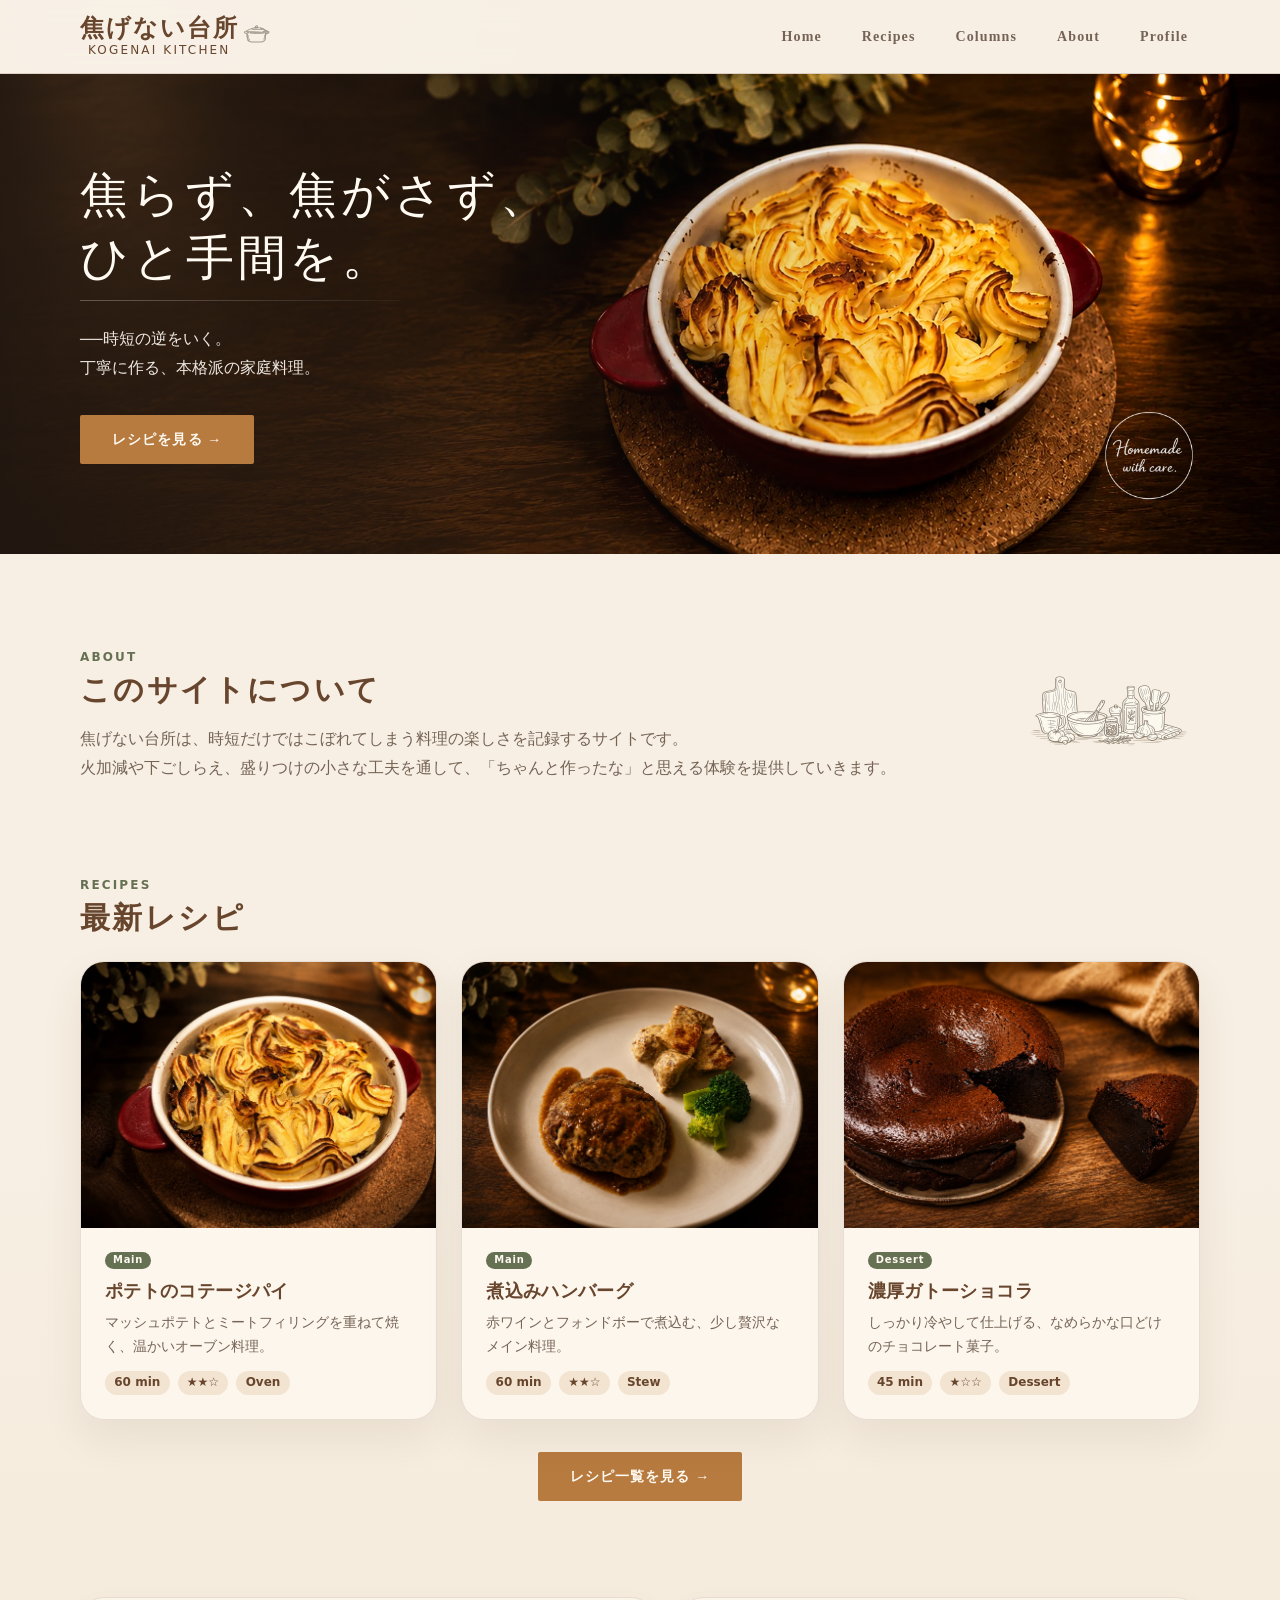
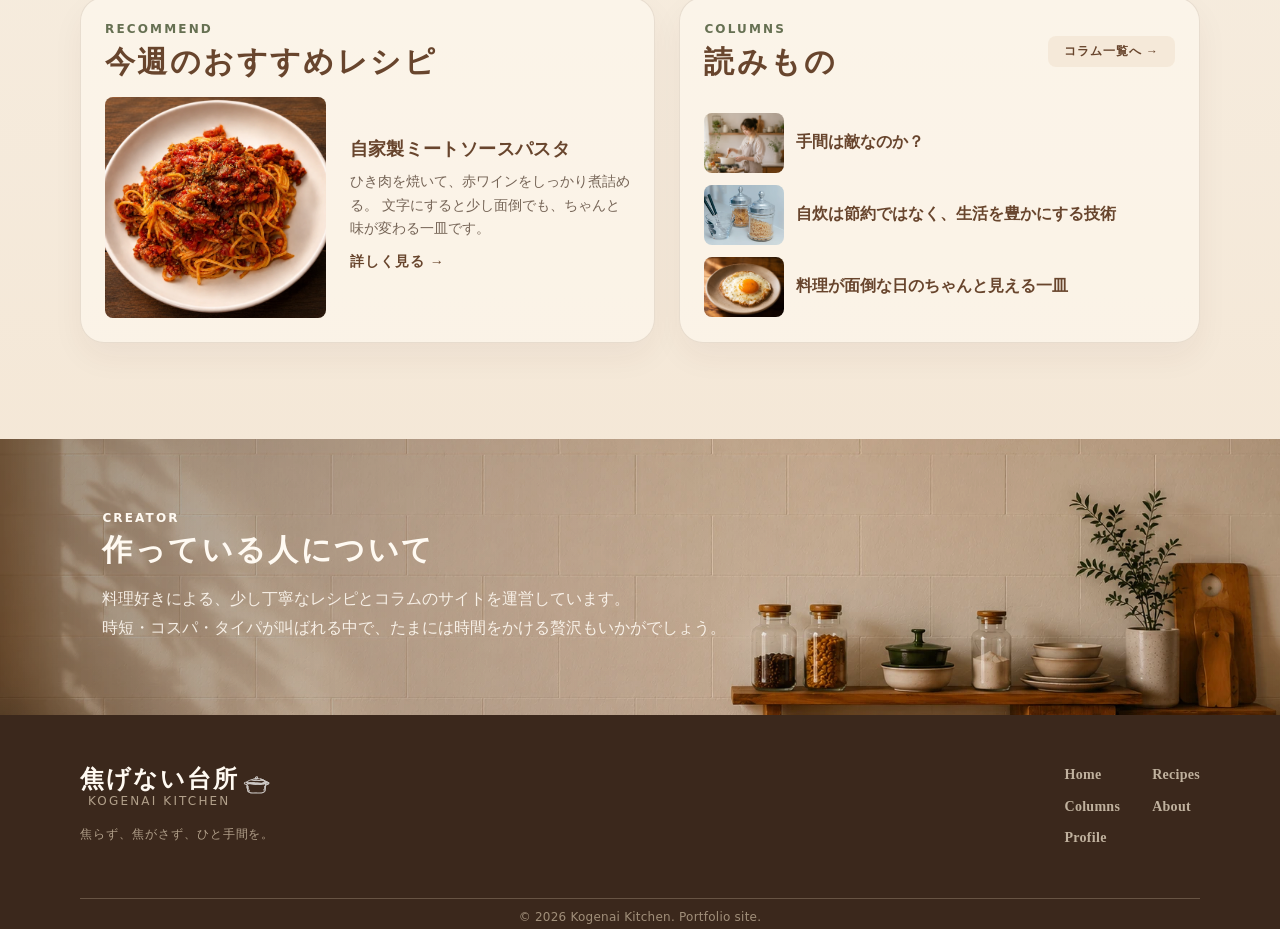
==== commit ceb8cbec: "Refactor common layout and responsive styles" ====
--- a/index.html
+++ b/index.html
@@ -19,7 +19,7 @@
                     <span class="site-logo__main">焦げない台所</span>
                     <span class="site-logo__sub">Kogenai Kitchen</span>
                 </span>
-                <img src="images/pot-icon.svg" alt="pot-icon" class="site-logo__icon" aria-hidden="true">
+                <img src="images/pot-icon.svg" alt="" class="site-logo__icon" aria-hidden="true">
             </a>
 
             <button class="menu-toggle" type="button" aria-label="メニューを開く" aria-expanded="false"
@@ -67,7 +67,7 @@
                 <a href="recipes.html" class="button button--primary">レシピを見る →</a>
             </div>
 
-            <img src="images/homemade-logo.webp" alt="homemade-logo" class="home-hero__stamp" aria-hidden="true">
+            <img src="images/homemade-logo.webp" alt="" class="home-hero__stamp" aria-hidden="true">
         </section>
 
         <section class="home-about" id="about">
@@ -81,7 +81,7 @@
             </div>
 
             <div class="home-about__image" aria-hidden="true">
-                <img src="images/cooking.webp" alt="About">
+                <img src="images/cooking.webp" alt="">
             </div>
         </section>
 
@@ -223,7 +223,7 @@
                         <span class="site-logo__main">焦げない台所</span>
                         <span class="site-logo__sub">Kogenai Kitchen</span>
                     </span>
-                    <img src="images/pot-icon.svg" alt="pot-icon" class="site-logo__icon" aria-hidden="true">
+                    <img src="images/pot-icon.svg" alt="" class="site-logo__icon" aria-hidden="true">
                 </a>
 
                 <p class="site-footer__copy">焦らず、焦がさず、ひと手間を。</p>
--- a/css/common.css
+++ b/css/common.css
@@ -133,7 +133,6 @@
     padding: 0;
 }
 
-.global-nav,
 .site-footer__nav {
     list-style: none;
 }
@@ -253,7 +252,6 @@
 }
 
 .site-logo__sub {
-    color: var(--muted);
     font-family: var(--font-sans);
     font-size: var(--text-xs);
     line-height: 1.1;
@@ -275,7 +273,7 @@
 .global-nav {
     display: flex;
     align-items: center;
-    gap: var(--space-xl);
+    gap: var(--space-md);
     margin: 0;
     padding: 0;
     list-style: none;
@@ -443,10 +441,6 @@
         padding-block: var(--space-sm);
     }
 
-    .site-logo {
-        gap: var(--space-2xs);
-    }
-
     .site-logo__text {
         gap: 0.15rem;
     }
@@ -479,26 +473,19 @@
     }
 
     .global-nav {
-        display: flex;
         flex-direction: column;
         align-items: stretch;
         gap: var(--space-md);
-
         width: 100%;
         max-height: 0;
-        margin: 0;
-        padding: 0;
         overflow: hidden;
-
         background: color-mix(in srgb, var(--paper) 98%, transparent);
         border-top: 1px solid var(--line);
         border-bottom: 1px solid var(--line);
         box-shadow: 0 18px 36px rgba(75, 48, 31, 0.08);
-
         opacity: 0;
         transform: translateY(-8px);
         pointer-events: none;
-
         transition:
             max-height 0.35s ease,
             opacity 0.25s ease,
@@ -518,9 +505,7 @@
         width: 100%;
         min-height: 44px;
         padding: var(--space-sm) var(--space-md);
-        color: var(--muted);
         font-size: var(--text-lg);
-        text-align: center;
     }
 
     .global-nav__link:hover,
@@ -529,18 +514,16 @@
     }
 
     .site-footer {
-        padding-block-start: var(--space-2xl);
+        padding-block: var(--space-2xl) var(--space-lg);
     }
 
     .site-footer__inner {
-        grid-template-columns: minmax(0, 1fr) max-content;
         gap: var(--space-xl) var(--space-lg);
     }
 
     .site-footer__nav {
         grid-template-columns: 1fr;
         gap: var(--space-xs);
-        justify-content: end;
     }
 
     .site-footer small {
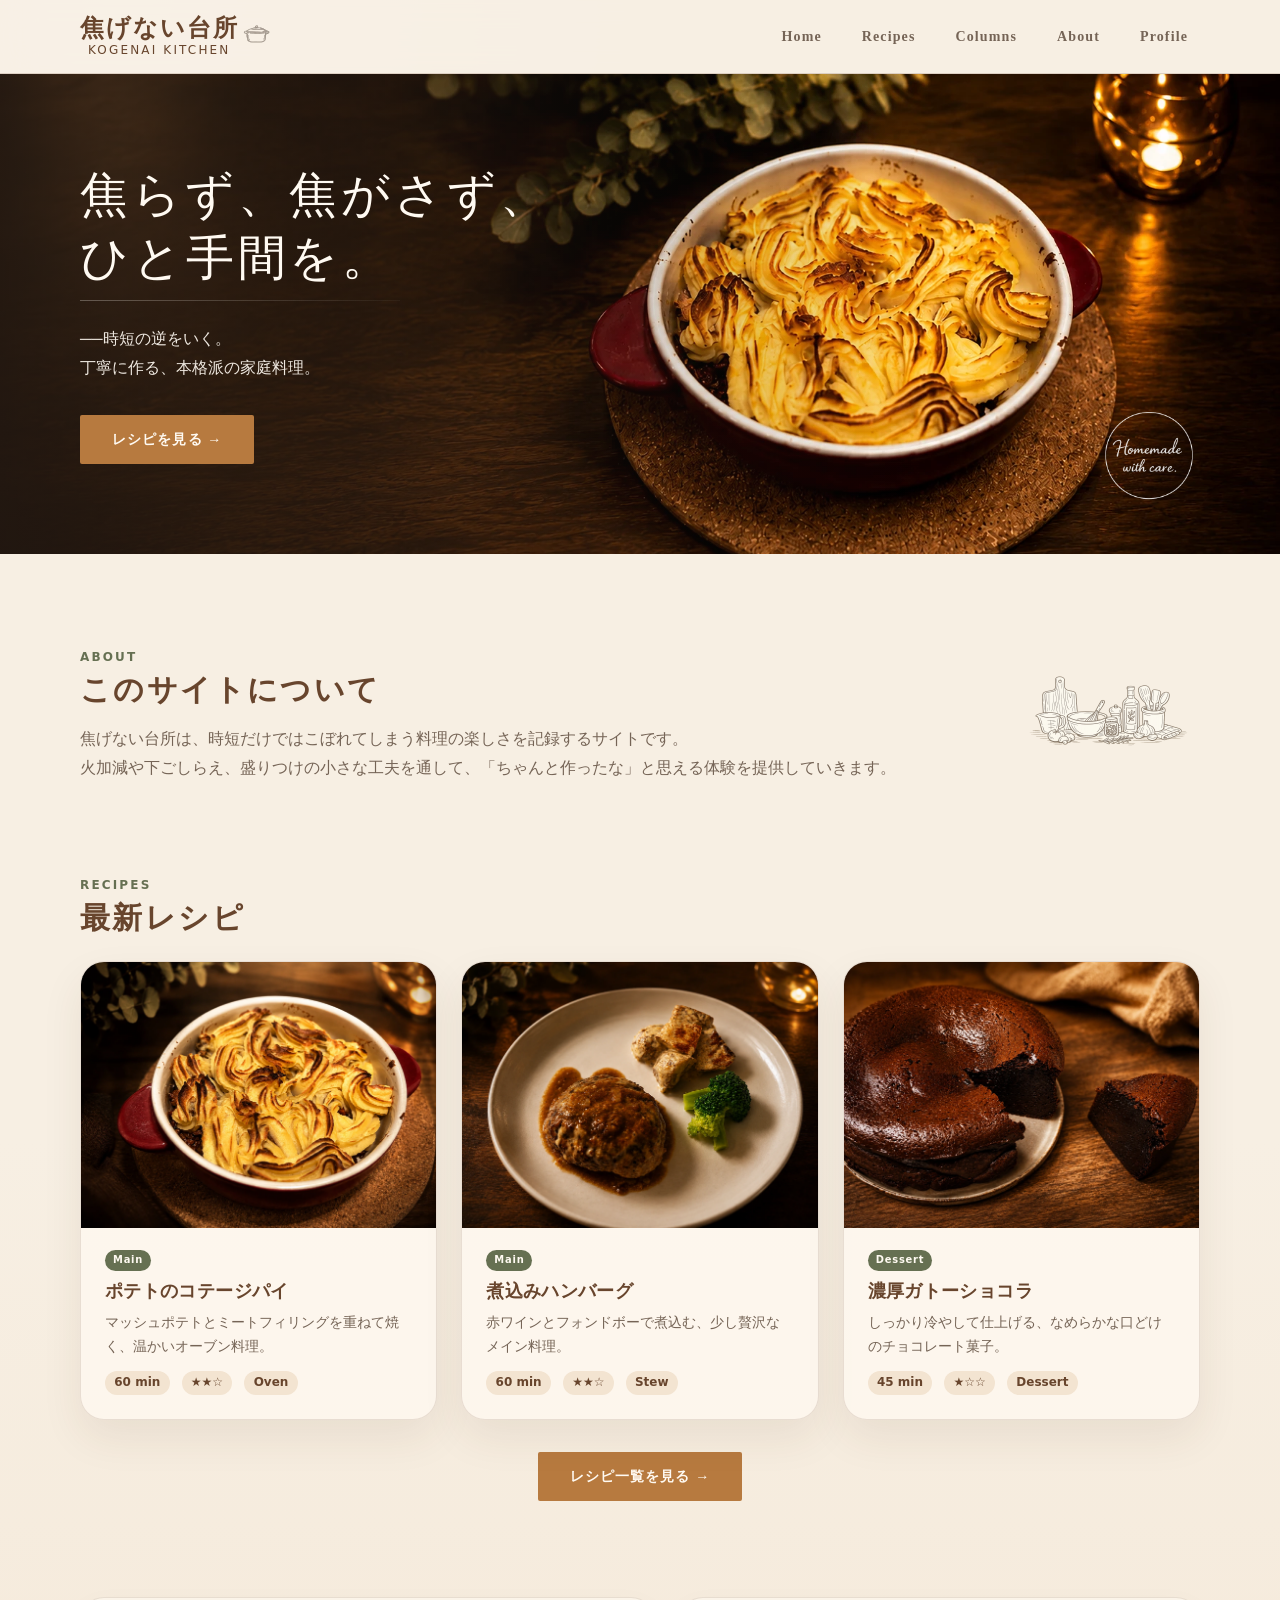
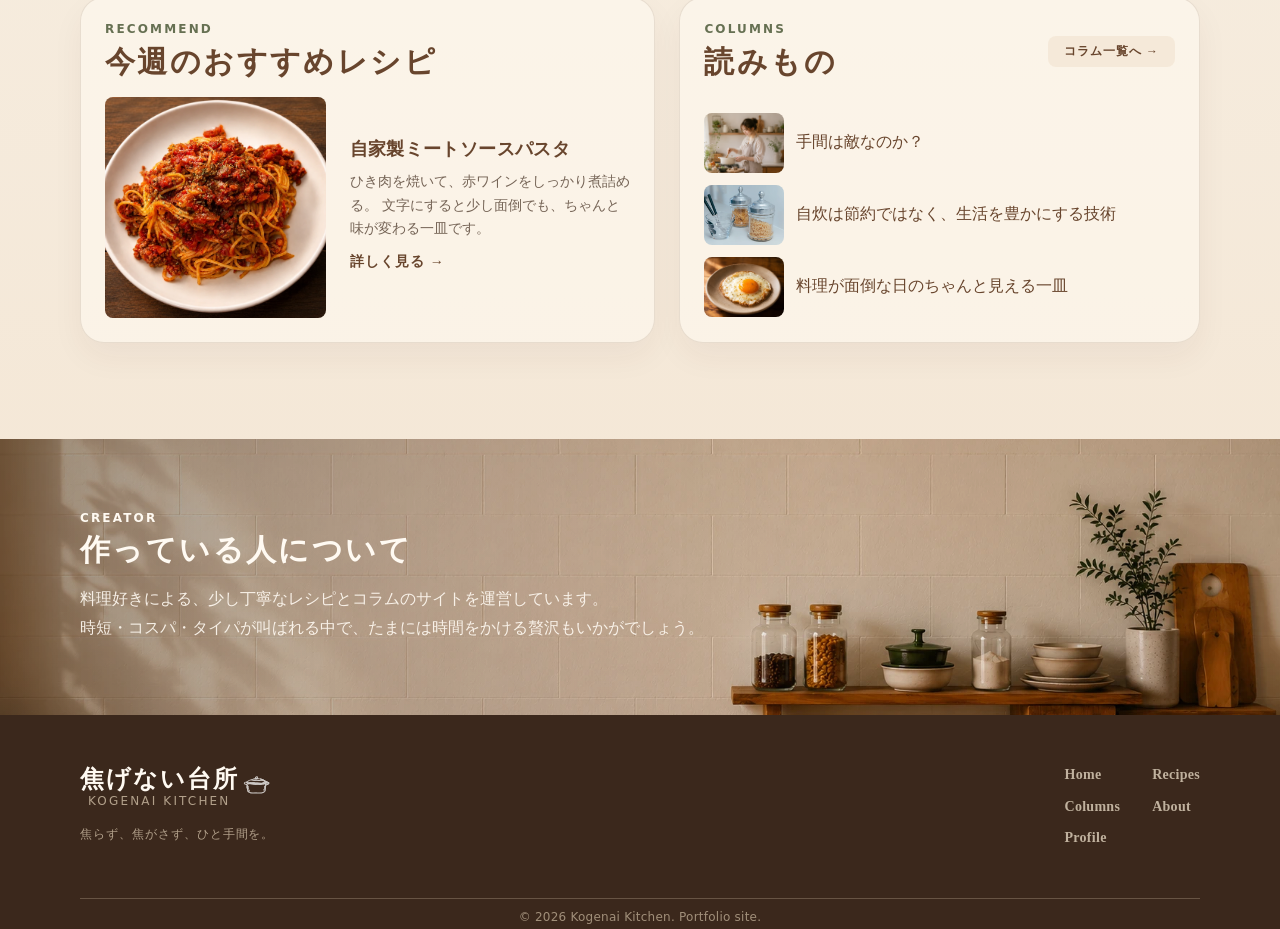
==== commit 73fcc8d1: "Refactor recipes list page" ====
--- a/index.html
+++ b/index.html
@@ -32,7 +32,7 @@
             <nav class="site-nav" aria-label="グローバルナビゲーション">
                 <ul class="global-nav" id="global-nav">
                     <li>
-                        <a href="index.html" class="global-nav__link" aria-current="page">Home</a>
+                        <a href="index.html" class="global-nav__link">Home</a>
                     </li>
                     <li>
                         <a href="recipes.html" class="global-nav__link">Recipes</a>
--- a/css/common.css
+++ b/css/common.css
@@ -13,28 +13,44 @@
     --scroll-offset: 6.5rem;
 
     /* Spacing */
-    --space-2xs: 0.25rem; /* 4px */
-    --space-xs: 0.5rem;   /* 8px */
-    --space-sm: 0.75rem;  /* 12px */
-    --space-md: 1rem;     /* 16px */
-    --space-lg: 1.5rem;   /* 24px */
-    --space-xl: 2rem;     /* 32px */
-    --space-2xl: 3rem;    /* 48px */
-    --space-3xl: 4rem;    /* 64px */
+    --space-2xs: 0.25rem;
+    /* 4px */
+    --space-xs: 0.5rem;
+    /* 8px */
+    --space-sm: 0.75rem;
+    /* 12px */
+    --space-md: 1rem;
+    /* 16px */
+    --space-lg: 1.5rem;
+    /* 24px */
+    --space-xl: 2rem;
+    /* 32px */
+    --space-2xl: 3rem;
+    /* 48px */
+    --space-3xl: 4rem;
+    /* 64px */
 
     /* Typography */
     --font-serif: "Hiragino Mincho ProN", "Yu Mincho", "YuMincho", "Noto Serif JP", serif;
     --font-sans: system-ui, -apple-system, BlinkMacSystemFont, "Hiragino Sans", "Yu Gothic", "Noto Sans JP", sans-serif;
 
     /* Font Size */
-    --text-xs: 0.75rem;   /* 12px */
-    --text-sm: 0.875rem;  /* 14px */
-    --text-base: 1rem;    /* 16px */
-    --text-lg: 1.125rem;  /* 18px */
-    --text-xl: 1.25rem;   /* 20px */
-    --text-2xl: 1.5rem;   /* 24px */
-    --text-3xl: 1.875rem; /* 30px */
-    --text-4xl: 2.25rem;  /* 36px */
+    --text-xs: 0.75rem;
+    /* 12px */
+    --text-sm: 0.875rem;
+    /* 14px */
+    --text-base: 1rem;
+    /* 16px */
+    --text-lg: 1.125rem;
+    /* 18px */
+    --text-xl: 1.25rem;
+    /* 20px */
+    --text-2xl: 1.5rem;
+    /* 24px */
+    --text-3xl: 1.875rem;
+    /* 30px */
+    --text-4xl: 2.25rem;
+    /* 36px */
     --text-hero: clamp(2rem, 5vw, 3rem);
 
     /* Line Height */
@@ -58,10 +74,13 @@
     --main-dark: #68452d;
     --accent: #9b4f36;
     --olive: #667052;
+    --button-bg: #b77a3f;
+    --button-bg-hover: rgba(133, 82, 35, 0.96);
     --line: color-mix(in srgb, var(--main-dark) 18%, transparent);
 
     /* Effects */
     --shadow: 0 24px 60px rgba(75, 48, 31, 0.14);
+    --radius-sm: 2px;
     --radius-md: 8px;
     --radius-lg: 24px;
     --radius-pill: 999px;
@@ -180,6 +199,15 @@
 .section-label,
 .site-logo__sub {
     letter-spacing: var(--tracking-label);
+}
+
+.section-label {
+    color: var(--olive);
+    font-size: var(--text-xs);
+    font-weight: 700;
+    line-height: var(--leading-tight);
+    letter-spacing: var(--tracking-label);
+    text-transform: uppercase;
 }
 
 /* =========================
@@ -430,6 +458,97 @@
     font-size: var(--text-xs);
     letter-spacing: var(--tracking-normal);
     text-align: center;
+}
+
+/* =========================
+Recipes list page
+========================= */
+
+.recipe-card {
+    position: relative;
+    overflow: hidden;
+    background: color-mix(in srgb, var(--paper) 72%, transparent);
+    border: 1px solid color-mix(in srgb, var(--main-dark) 14%, transparent);
+    border-radius: var(--radius-lg);
+    box-shadow: 0 18px 42px rgba(75, 48, 31, 0.08);
+    transition:
+        transform 0.25s ease,
+        box-shadow 0.25s ease,
+        border-color 0.25s ease;
+}
+
+.recipe-card:hover {
+    transform: translateY(-5px);
+    border-color: rgba(104, 69, 45, 0.22);
+    box-shadow: 0 24px 56px rgba(75, 48, 31, 0.13);
+}
+
+.recipe-card img {
+    width: 100%;
+    aspect-ratio: 4 / 3;
+    object-fit: cover;
+    transition: transform 0.35s ease;
+}
+
+.recipe-card:hover img {
+    transform: scale(1.035);
+}
+
+.recipe-card__body {
+    padding: var(--space-md) var(--space-lg) var(--space-lg);
+    line-height: var(--leading-normal);
+}
+
+.recipe-card__tag {
+    display: inline-flex;
+    align-items: center;
+    padding: var(--space-2xs) var(--space-xs);
+    color: var(--paper);
+    background: var(--olive);
+    border-radius: var(--radius-pill);
+    font-size: 0.62rem;
+    font-weight: 700;
+    line-height: var(--leading-tight);
+    letter-spacing: var(--tracking-wide);
+}
+
+.recipe-card__tag+h3 {
+    margin-top: var(--space-xs);
+}
+
+.recipe-card__body h3+p {
+    margin-top: var(--space-xs);
+}
+
+.recipe-card__body p {
+    color: var(--muted);
+    font-size: var(--text-sm);
+    line-height: var(--leading-normal);
+}
+
+.recipe-card__meta {
+    display: flex;
+    flex-wrap: wrap;
+    gap: var(--space-sm);
+    margin-top: var(--space-sm);
+}
+
+.recipe-card__meta span {
+    display: inline-flex;
+    align-items: center;
+    padding: 0.24rem 0.58rem;
+    color: var(--main-dark);
+    background: var(--bg-deep);
+    border-radius: var(--radius-pill);
+    font-size: var(--text-xs);
+    font-weight: 600;
+    line-height: 1.4;
+}
+
+.recipe-card__link {
+    display: block;
+    color: inherit;
+    text-decoration: none;
 }
 
 /* =========================
@@ -529,4 +648,58 @@
     .site-footer small {
         margin-top: var(--space-sm);
     }
+
+    .recipes-page .recipe-list {
+        grid-template-columns: 1fr;
+        gap: var(--space-md);
+    }
+
+    .recipe-card {
+        border-radius: 18px;
+    }
+
+    .recipe-card__link {
+        display: grid;
+        grid-template-columns: 38% minmax(0, 1fr);
+        align-items: stretch;
+        min-height: 100%;
+    }
+
+    .recipe-card img {
+        width: 100%;
+        height: 100%;
+        aspect-ratio: auto;
+        object-fit: cover;
+    }
+
+    .recipe-card__body {
+        display: flex;
+        flex-direction: column;
+        align-items: flex-start;
+        justify-content: center;
+        padding: var(--space-md);
+    }
+
+    .recipe-card__tag {
+        font-size: 0.58rem;
+    }
+
+    .recipe-card__body h3 {
+        font-size: var(--text-lg);
+        line-height: 1.45;
+    }
+
+    .recipe-card__body p {
+        font-size: var(--text-sm);
+    }
+
+    .recipe-card__meta {
+        gap: var(--space-2xs);
+        margin-top: var(--space-xs);
+    }
+
+    .recipe-card__meta span {
+        padding: 0.18rem 0.45rem;
+        font-size: 0.6rem;
+    }
 }
--- a/css/top.css
+++ b/css/top.css
@@ -23,15 +23,6 @@
   Section Text
 ========================= */
 
-.section-label {
-    color: var(--olive);
-    font-size: var(--text-xs);
-    font-weight: 700;
-    line-height: var(--leading-tight);
-    letter-spacing: var(--tracking-label);
-    text-transform: uppercase;
-}
-
 .section-header {
     display: flex;
     align-items: end;
@@ -57,7 +48,8 @@
     color: var(--paper);
 }
 
-h3 {
+.recipe-card h3,
+.pickup-card h3 {
     color: var(--main-dark);
     font-family: var(--font-serif);
     font-size: clamp(var(--text-lg), 1.4vw, var(--text-xl));
@@ -77,8 +69,8 @@
     color: rgba(255, 250, 242, 0.9);
 }
 
-.home-about p:not(.section-label) + p:not(.section-label),
-.home-profile__inner p:not(.section-label) + p:not(.section-label) {
+.home-about p:not(.section-label)+p:not(.section-label),
+.home-profile__inner p:not(.section-label)+p:not(.section-label) {
     margin-top: var(--space-md);
 }
 
@@ -88,6 +80,7 @@
 
 .recipe-card__link,
 .pickup-card__link {
+    display: block;
     color: inherit;
     text-decoration: none;
 }
@@ -100,19 +93,16 @@
     display: flex;
     align-items: center;
     min-height: clamp(24rem, 38vw, 30rem);
-    margin-bottom: var(--space-2xl);
     padding-inline: 0;
     overflow: hidden;
     color: var(--paper);
     font-family: var(--font-serif);
     background:
-        linear-gradient(
-            90deg,
+        linear-gradient(90deg,
             rgba(44, 31, 22, 0.72) 0%,
             rgba(44, 31, 22, 0.55) 28%,
             rgba(44, 31, 22, 0.18) 48%,
-            rgba(44, 31, 22, 0) 72%
-        ),
+            rgba(44, 31, 22, 0) 72%),
         url("../images/cottage-pie-hiro.webp") center 40% / cover no-repeat;
 }
 
@@ -142,11 +132,9 @@
     width: 20rem;
     height: 1px;
     background:
-        linear-gradient(
-            90deg,
+        linear-gradient(90deg,
             rgba(255, 250, 242, 0.28),
-            rgba(255, 250, 242, 0.04)
-        );
+            rgba(255, 250, 242, 0.04));
 }
 
 .home-hero p {
@@ -177,8 +165,8 @@
     justify-content: center;
     padding: var(--space-sm) var(--space-xl);
     color: var(--paper);
-    background: #b77a3f;
-    border-radius: 2px;
+    background: var(--button-bg);
+    border-radius: var(--radius-sm);
     font-family: var(--font-serif);
     font-size: clamp(var(--text-sm), 1vw, var(--text-base));
     font-weight: 700;
@@ -188,7 +176,7 @@
 
 .button.button--primary:hover {
     color: var(--paper);
-    background: rgba(133, 82, 35, 0.96);
+    background: var(--button-bg-hover);
 }
 
 /* =========================
@@ -214,10 +202,6 @@
 /* =========================
   Recipe Cards
 ========================= */
-
-#recipes {
-    padding: 0;
-}
 
 .recipe-list {
     display: grid;
@@ -226,95 +210,10 @@
     margin-top: var(--space-lg);
 }
 
-.recipe-card {
-    position: relative;
-    margin: 0;
-    padding: 0;
-    overflow: hidden;
-    cursor: pointer;
-    background: rgba(255, 250, 242, 0.72);
-    border: 1px solid rgba(104, 69, 45, 0.14);
-    border-radius: var(--radius-lg);
-    box-shadow: 0 18px 42px rgba(75, 48, 31, 0.08);
-    transition:
-        transform 0.25s ease,
-        box-shadow 0.25s ease,
-        border-color 0.25s ease;
-}
-
-.recipe-card:hover {
-    transform: translateY(-5px);
-    border-color: rgba(104, 69, 45, 0.22);
-    box-shadow: 0 24px 56px rgba(75, 48, 31, 0.13);
-}
-
-.recipe-card img {
-    width: 100%;
-    aspect-ratio: 4 / 3;
-    object-fit: cover;
-    transition: transform 0.35s ease;
-}
-
-.recipe-card:hover img {
-    transform: scale(1.035);
-}
-
-.recipe-card__body {
-    padding: var(--space-md) var(--space-lg) var(--space-lg);
-    line-height: var(--leading-normal);
-}
-
-.recipe-card__tag {
-    display: inline-flex;
-    align-items: center;
-    padding: 0.12rem 0.5rem;
-    color: var(--paper);
-    background: var(--olive);
-    border-radius: var(--radius-pill);
-    font-size: 0.62rem;
-    font-weight: 700;
-    line-height: 1.4;
-    letter-spacing: var(--tracking-wide);
-}
-
-.recipe-card__tag + h3 {
-    margin-top: var(--space-xs);
-}
-
-.recipe-card__body h3 + p {
-    margin-top: var(--space-xs);
-}
-
-.recipe-card__body p {
-    color: var(--muted);
-    font-size: var(--text-sm);
-    line-height: var(--leading-normal);
-}
-
-.recipe-card__meta {
-    display: flex;
-    flex-wrap: wrap;
-    gap: var(--space-xs);
-    margin-top: var(--space-sm);
-}
-
-.recipe-card__meta span {
-    display: inline-flex;
-    align-items: center;
-    padding: 0.24rem 0.58rem;
-    color: var(--main-dark);
-    background: var(--bg-deep);
-    border-radius: var(--radius-pill);
-    font-size: var(--text-xs);
-    font-weight: 600;
-    line-height: 1.4;
-}
-
 .home-recipes__more {
     display: flex;
     justify-content: center;
     margin-top: var(--space-xl);
-    cursor: pointer;
 }
 
 /* =========================
@@ -328,7 +227,6 @@
 }
 
 .pickup-card {
-    margin: 0;
     padding: var(--space-lg);
     background: color-mix(in srgb, var(--paper) 58%, transparent);
     border: 1px solid rgba(104, 69, 45, 0.13);
@@ -345,7 +243,6 @@
 }
 
 .pickup-card:first-child:hover {
-    cursor: pointer;
     transform: translateY(-3px);
     background: color-mix(in srgb, var(--paper) 72%, transparent);
     border-color: rgba(104, 69, 45, 0.2);
@@ -375,7 +272,7 @@
     border-radius: var(--radius-md);
 }
 
-.pickup-card__content h3 + p {
+.pickup-card__content h3+p {
     margin-top: var(--space-xs);
 }
 
@@ -385,7 +282,7 @@
     line-height: var(--leading-normal);
 }
 
-.pickup-card__content p + .text-link {
+.pickup-card__content p+.text-link {
     margin-top: var(--space-sm);
 }
 
@@ -414,7 +311,6 @@
     transition:
         color 0.2s ease,
         background 0.2s ease,
-        transform 0.2s ease;
 }
 
 .pickup-card__more:hover {
@@ -468,7 +364,6 @@
 
 .column-mini-list span {
     font-family: var(--font-serif);
-    font-weight: 600;
     line-height: var(--leading-tight);
 }
 
@@ -478,15 +373,12 @@
 
 .home-profile {
     padding-block: calc(var(--space-3xl) + var(--space-xs));
-    padding-inline: var(--page-gutter);
     color: var(--paper);
     background:
-        linear-gradient(
-            90deg,
+        linear-gradient(90deg,
             rgba(44, 31, 22, 0.48) 0%,
             rgba(44, 31, 22, 0.25) 32%,
-            rgba(44, 31, 22, 0.04) 65%
-        ),
+            rgba(44, 31, 22, 0.04) 65%),
         url("../images/creator-bc.webp") 65% 70% / cover no-repeat;
 }
 
@@ -498,14 +390,12 @@
     .home-hero {
         align-items: flex-end;
         min-height: 24rem;
-        padding-block: var(--space-2xl) 4.8rem;
+        padding-block: var(--space-2xl) var(--space-3xl);
         background:
-            linear-gradient(
-                180deg,
+            linear-gradient(180deg,
                 rgba(44, 31, 22, 0.06) 0%,
                 rgba(44, 31, 22, 0.18) 42%,
-                rgba(44, 31, 22, 0.58) 100%
-            ),
+                rgba(44, 31, 22, 0.58) 100%),
             url("../images/cottage-pie-hiro-sp.webp") center / cover no-repeat;
     }
 
@@ -567,71 +457,19 @@
         opacity: 0.62;
     }
 
-    #recipes {
-        margin-top: var(--space-2xl);
-    }
-
     .recipe-list {
         grid-template-columns: 1fr;
     }
 
-    .recipe-card {
-        border-radius: 18px;
-    }
-
-    .recipe-card__link {
-        display: grid;
-        grid-template-columns: 38% minmax(0, 1fr);
-        align-items: stretch;
-    }
-
-    .recipe-card img {
-        height: 100%;
-        aspect-ratio: auto;
-        object-fit: cover;
-    }
-
-    .recipe-card__body {
-        display: flex;
-        flex-direction: column;
-        align-items: flex-start;
-        justify-content: center;
-        padding: var(--space-md);
-    }
-
-    .recipe-card__tag {
-        font-size: 0.58rem;
-    }
-
-    .recipe-card__body h3 {
-        font-size: var(--text-lg);
-        line-height: 1.45;
-    }
-
-    .recipe-card__body p {
-        font-size: var(--text-sm);
-        line-height: 1.5;
-    }
-
-    .recipe-card__meta {
-        gap: var(--space-2xs);
-        margin-top: var(--space-xs);
-    }
-
-    .recipe-card__meta span {
-        padding: 0.18rem 0.45rem;
-        font-size: 0.6rem;
-    }
-
     .home-pickup {
         grid-template-columns: 1fr;
     }
 
     .pickup-card__content {
         grid-template-columns: 38% minmax(0, 1fr);
-        gap: 0.9rem;
+        gap: var(--space-md);
         align-items: center;
-        margin-top: 1rem;
+        margin-top: var(--space-md);
     }
 
     .pickup-card__content img {
@@ -639,166 +477,29 @@
         height: 100%;
         aspect-ratio: auto;
         object-fit: cover;
-        border-radius: 10px;
+        border-radius: var(--radius-md);
     }
 
     .pickup-card__content h3 {
         margin: 0 0 0.35rem;
-        font-size: 1.1rem;
-        line-height: 1.45;
+        font-size: var(--text-lg);
+        line-height: var(--leading-tight);
     }
 
     .pickup-card__content p {
         margin: 0 0 0.45rem;
-        font-size: 0.82rem;
-        line-height: 1.5;
+        font-size: var(--text-sm);
+        line-height: var(--leading-tight);
     }
 
     .pickup-card__content .text-link {
-        font-size: 0.85rem;
+        font-size: var(--text-sm);
     }
 
     .home-profile__inner p:not(.section-label) {
+        font-size: var(--text-sm);
         max-width: 16rem;
     }
-}
-
-/* =========================
-Recipes list page
-========================= */
-
-.recipes-page {
-    width: min(100%, calc(var(--content-width) + var(--page-gutter) * 2));
-    margin-inline: auto;
-    padding-block: var(--space-2xl);
-    padding-inline: var(--page-gutter);
-}
-
-.recipes-hero {
-    display: grid;
-    grid-template-columns: minmax(0, 1fr) 10rem;
-    gap: var(--space-xl);
-    align-items: center;
-    padding-bottom: var(--space-xl);
-    border-bottom: 1px solid rgba(104, 69, 45, 0.1);
-}
-
-.recipes-hero-text {
-    min-width: 0;
-}
-
-.recipes-hero h1 {
-    margin: 0;
-    color: var(--main-dark);
-    font-family: var(--font-serif);
-    font-size: var(--text-hero);
-    font-weight: 500;
-    line-height: var(--leading-tight);
-    letter-spacing: var(--tracking-wide);
-}
-
-.recipes-subtitle {
-    display: inline-block;
-    margin-top: var(--space-xs);
-    color: var(--olive);
-    font-family: var(--font-serif);
-    font-size: var(--text-xs);
-    font-weight: 700;
-    line-height: var(--leading-tight);
-    letter-spacing: var(--tracking-label);
-    text-transform: uppercase;
-}
-
-.recipes-lead {
-    max-width: 38rem;
-    margin-top: var(--space-md);
-    color: var(--muted);
-    font-size: var(--text-base);
-    line-height: var(--leading-relaxed);
-}
-
-.recipes-hero-illust {
-    justify-self: center;
-}
-
-.recipes-hero-illust img {
-    width: 10rem;
-    opacity: 0.62;
-}
-
-.recipe-filter {
-    display: flex;
-    flex-wrap: wrap;
-    gap: var(--space-xs);
-    margin-top: var(--space-xl);
-}
-
-.recipe-filter button {
-    width: auto;
-    margin: 0;
-    padding: var(--space-xs) var(--space-md);
-    color: var(--muted);
-    background: rgba(255, 250, 242, 0.58);
-    border: 1px solid rgba(104, 69, 45, 0.14);
-    border-radius: 999px;
-    box-shadow: none;
-    font-size: var(--text-sm);
-    font-weight: 700;
-    letter-spacing: var(--tracking-normal);
-    cursor: pointer;
-    transition:
-        color 0.2s ease,
-        background 0.2s ease,
-        border-color 0.2s ease,
-        transform 0.2s ease;
-}
-
-.recipe-filter button:hover,
-.recipe-filter button.is-active {
-    color: var(--paper);
-    background: var(--main-dark);
-    border-color: var(--main-dark);
-}
-
-.recipe-filter button:hover {
-    transform: translateY(-1px);
-}
-
-/* .recipe-list {
-    display: grid;
-    grid-template-columns: repeat(3, minmax(0, 1fr));
-    gap: clamp(var(--space-xl), 3vw, var(--space-2xl));
-} */
-
-.pagination {
-    display: flex;
-    justify-content: center;
-    gap: var(--space-xs);
-    margin-top: var(--space-xl);
-}
-
-.pagination a,
-.pagination span {
-    display: inline-flex;
-    align-items: center;
-    justify-content: center;
-    width: var(--space-xl);
-    height: var(--space-xl);
-    color: var(--main-dark);
-    background: rgba(255, 250, 242, 0.58);
-    border: 1px solid rgba(104, 69, 45, 0.16);
-    border-radius: 999px;
-    font-size: var(--text-xs);
-    font-weight: 700;
-    line-height: 1;
-    text-decoration: none;
-}
-
-.pagination a:hover,
-.pagination .is-current {
-    color: var(--paper);
-    background: var(--main-dark);
-    border-color: var(--main-dark);
 }
 
 /* =========================
@@ -1141,37 +842,6 @@
 
 
 @media (max-width: 780px) {
-    /* .recipe-list .recipe-card {
-        display: grid;
-        grid-template-columns: 38% minmax(0, 1fr);
-        align-items: stretch;
-        border-radius: 18px;
-    }
-
-    .recipe-list .recipe-card img {
-        width: 100%;
-        height: 100%;
-        aspect-ratio: auto;
-        object-fit: cover;
-    }
-
-    .recipes-hero,
-    .columns-hero {
-        margin-bottom: 1.5rem;
-    }
-
-    .recipe-list {
-        grid-template-columns: 1fr;
-        gap: 1rem;
-    }
-
-    .recipes-page,
-    .columns-page {
-        width: 100%;
-        max-width: none;
-        margin-inline: 0;
-        padding: 2rem var(--page-gutter) 3rem;
-    } */
 
     .columns-hero {
         display: grid;
@@ -1218,7 +888,7 @@
         gap: .75rem;
         align-items: center;
         padding: .75rem;
-        border-radius: 18px;
+        border-radius: var(--radius-md);
     }
 
     .column-card-featured {
@@ -1241,7 +911,6 @@
 
     .column-card h2 {
         font-size: 1.1rem;
-        line-height: 1.45;
     }
 
     .column-card p {
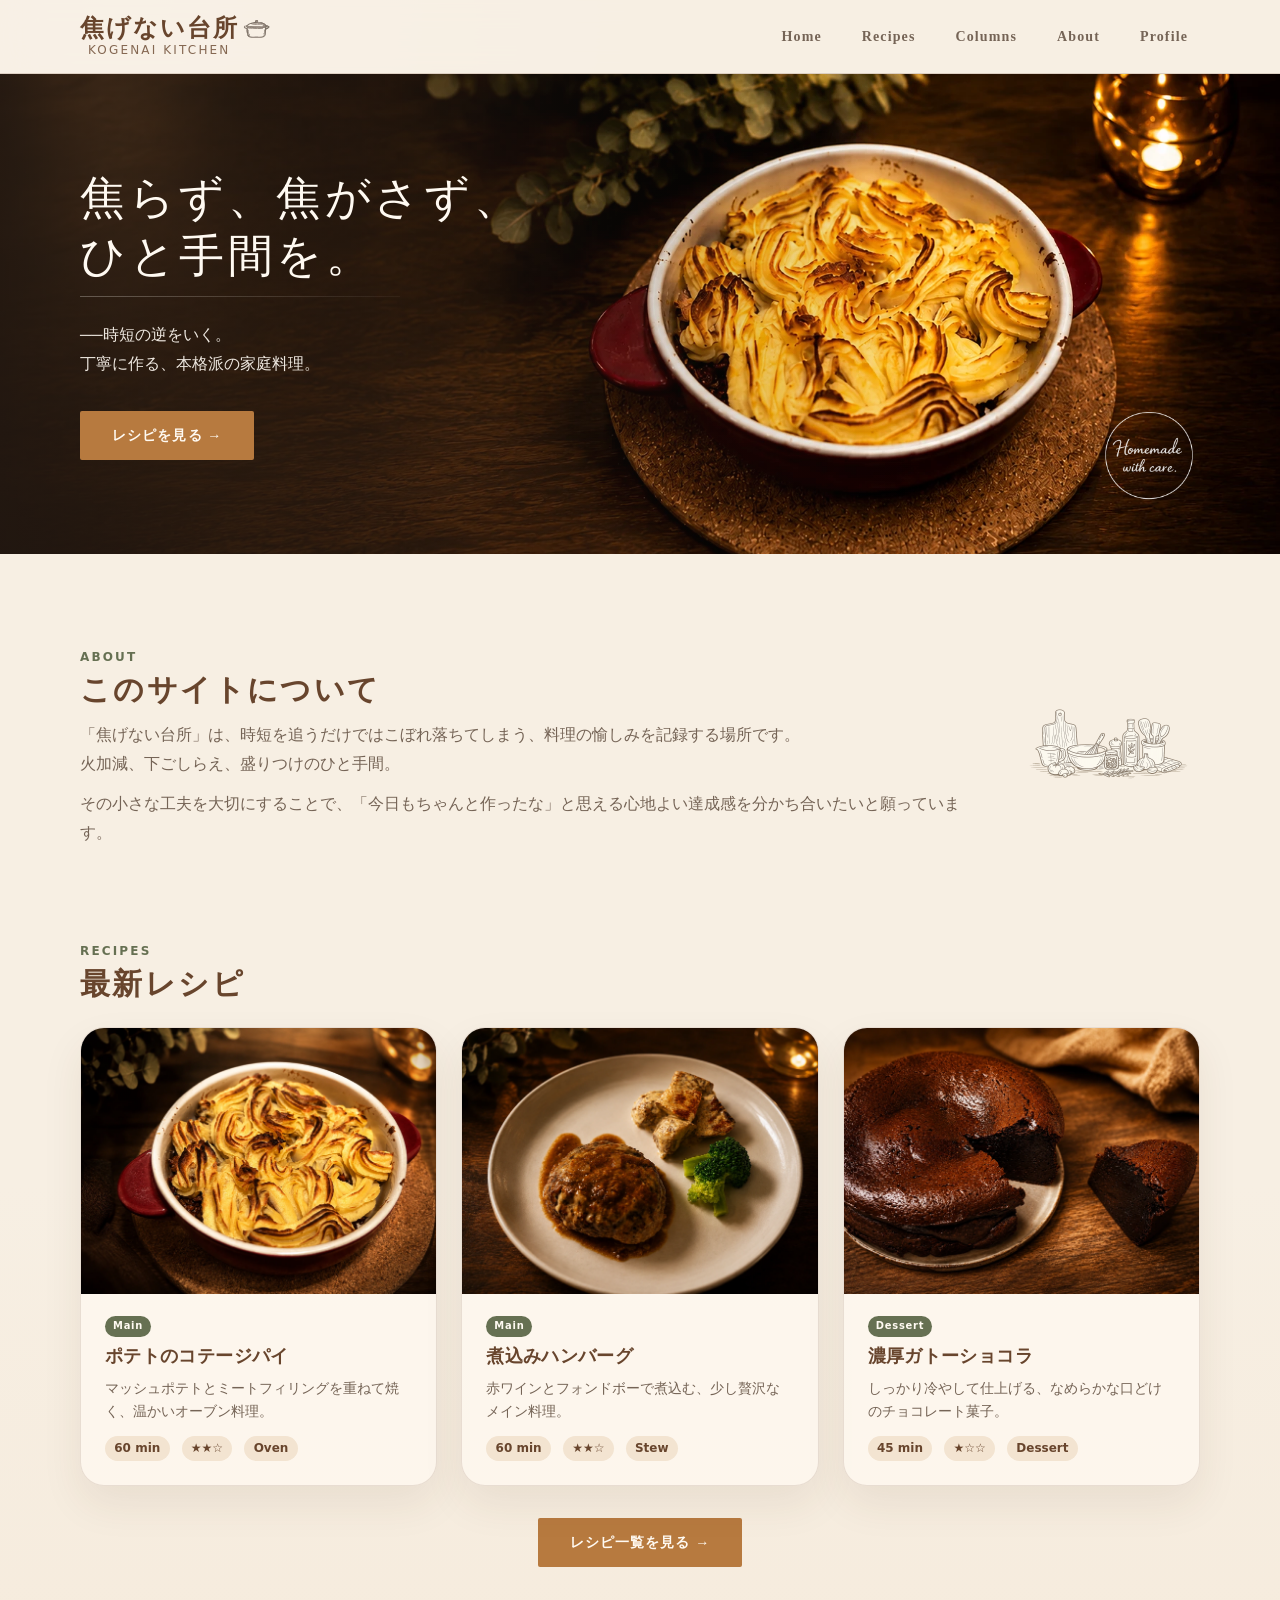
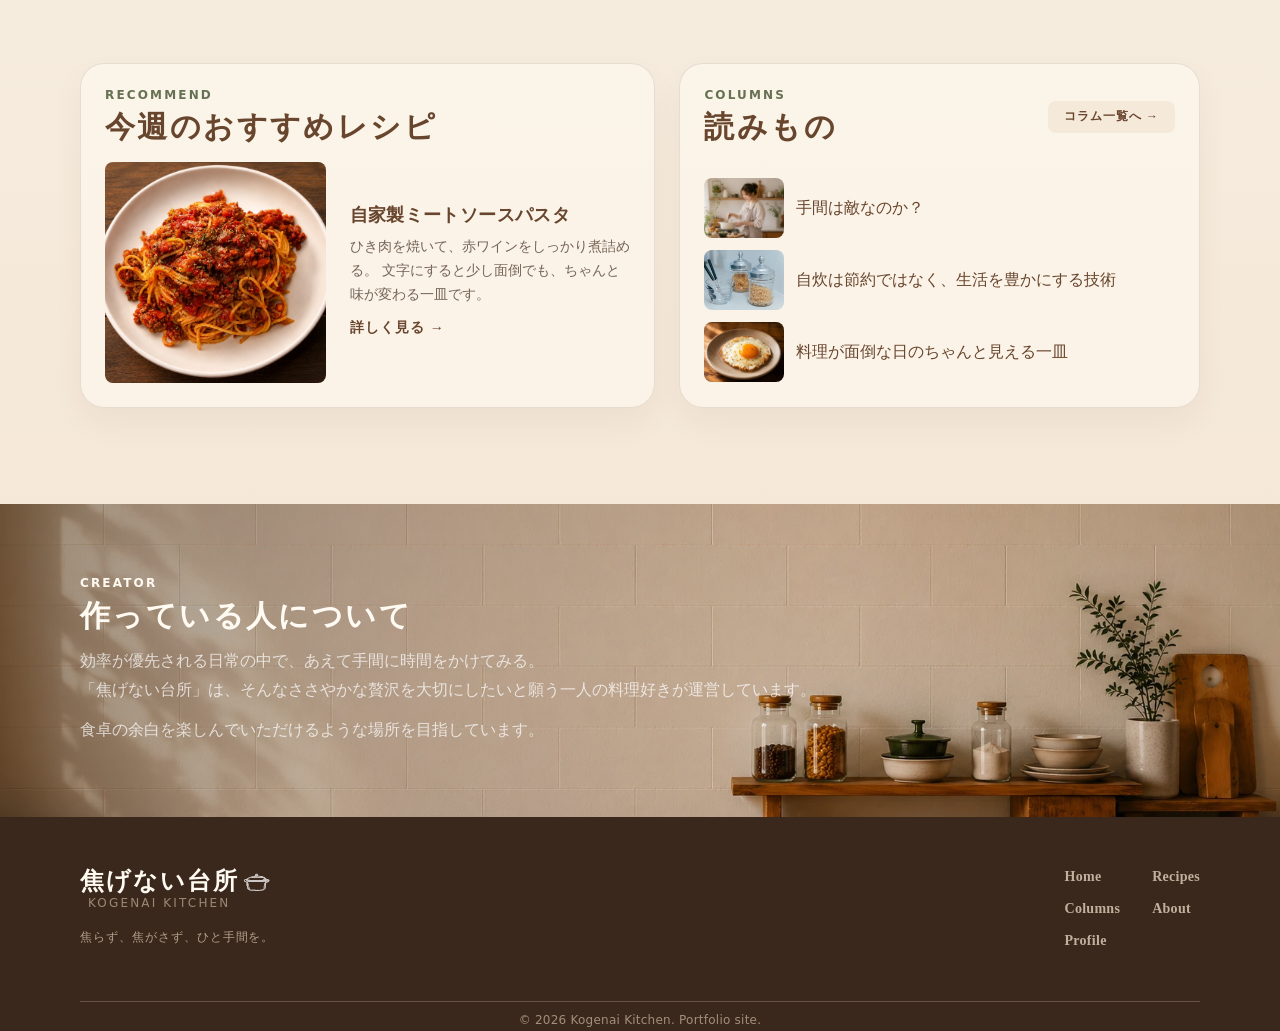
==== commit 41511b7a: "Polish Kogenai Kitchen pages" ====
--- a/index.html
+++ b/index.html
@@ -16,10 +16,12 @@
         <div class="site-header__inner">
             <a href="index.html" class="site-logo" aria-label="焦げない台所 トップへ">
                 <span class="site-logo__text">
-                    <span class="site-logo__main">焦げない台所</span>
+                    <span class="site-logo__main">
+                        焦げない台所
+                        <img src="images/pot-icon.svg" alt="" class="site-logo__icon" aria-hidden="true">
+                    </span>
                     <span class="site-logo__sub">Kogenai Kitchen</span>
                 </span>
-                <img src="images/pot-icon.svg" alt="" class="site-logo__icon" aria-hidden="true">
             </a>
 
             <button class="menu-toggle" type="button" aria-label="メニューを開く" aria-expanded="false"
@@ -75,8 +77,11 @@
                 <p class="section-label">About</p>
                 <h2>このサイトについて</h2>
                 <p>
-                    焦げない台所は、時短だけではこぼれてしまう料理の楽しさを記録するサイトです。<br>
-                    火加減や下ごしらえ、盛りつけの小さな工夫を通して、「ちゃんと作ったな」と思える体験を提供していきます。
+                    「焦げない台所」は、時短を追うだけではこぼれ落ちてしまう、料理の愉しみを記録する場所です。<br>
+                    火加減、下ごしらえ、盛りつけのひと手間。
+                </p>
+                <p>
+                    その小さな工夫を大切にすることで、「今日もちゃんと作ったな」と思える心地よい達成感を分かち合いたいと願っています。
                 </p>
             </div>
 
@@ -208,38 +213,43 @@
                 <p class="section-label">Creator</p>
                 <h2>作っている人について</h2>
                 <p>
-                    料理好きによる、少し丁寧なレシピとコラムのサイトを運営しています。<br>
-                    時短・コスパ・タイパが叫ばれる中で、たまには時間をかける贅沢もいかがでしょう。
+                    効率が優先される日常の中で、あえて手間に時間をかけてみる。<br>
+                    「焦げない台所」は、そんなささやかな贅沢を大切にしたいと願う一人の料理好きが運営しています。
+                </p>
+                <p>
+                    食卓の余白を楽しんでいただけるような場所を目指しています。
                 </p>
             </div>
         </section>
     </main>
 
-    <footer class="site-footer">
-        <div class="site-footer__inner">
-            <div class="site-footer__brand">
-                <a href="index.html" class="site-logo">
-                    <span class="site-logo__text">
-                        <span class="site-logo__main">焦げない台所</span>
-                        <span class="site-logo__sub">Kogenai Kitchen</span>
+<footer class="site-footer">
+    <div class="site-footer__inner">
+        <div class="site-footer__brand">
+            <a href="index.html" class="site-logo">
+                <span class="site-logo__text">
+                    <span class="site-logo__main">
+                        焦げない台所
+                        <img src="images/pot-icon.svg" alt="" class="site-logo__icon" aria-hidden="true">
                     </span>
-                    <img src="images/pot-icon.svg" alt="" class="site-logo__icon" aria-hidden="true">
-                </a>
-
-                <p class="site-footer__copy">焦らず、焦がさず、ひと手間を。</p>
-            </div>
-
-            <nav class="site-footer__nav" aria-label="フッターナビゲーション">
-                <a href="index.html">Home</a>
-                <a href="recipes.html">Recipes</a>
-                <a href="columns.html">Columns</a>
-                <a href="#about">About</a>
-                <a href="#profile">Profile</a>
-            </nav>
-
-            <small>© 2026 Kogenai Kitchen. Portfolio site.</small>
+                    <span class="site-logo__sub">Kogenai Kitchen</span>
+                </span>
+            </a>
+
+            <p class="site-footer__copy">焦らず、焦がさず、ひと手間を。</p>
         </div>
-    </footer>
+
+        <nav class="site-footer__nav" aria-label="フッターナビゲーション">
+            <a href="index.html">Home</a>
+            <a href="recipes.html">Recipes</a>
+            <a href="columns.html">Columns</a>
+            <a href="#about">About</a>
+            <a href="#profile">Profile</a>
+        </nav>
+
+        <small>© 2026 Kogenai Kitchen. Portfolio site.</small>
+    </div>
+</footer>
 
     <script src="js/main.js"></script>
 
--- a/css/common.css
+++ b/css/common.css
@@ -51,7 +51,7 @@
     /* 30px */
     --text-4xl: 2.25rem;
     /* 36px */
-    --text-hero: clamp(2rem, 5vw, 3rem);
+    --text-hero: clamp(2rem, 4.5vw, 2.8rem);
 
     /* Line Height */
     --leading-tight: 1.3;
@@ -189,6 +189,7 @@
 
 h3 {
     color: var(--main-dark);
+    font-family: var(--font-serif);
 }
 
 .site-logo__main,
@@ -249,7 +250,6 @@
 
 .site-header__inner {
     display: flex;
-    align-items: center;
     justify-content: space-between;
     padding-block: var(--space-md);
 }
@@ -261,17 +261,20 @@
     width: max-content;
     color: var(--main-dark);
     line-height: 1.1;
-    text-decoration: none;
+    text-decoration: none; 
 }
 
 .site-logo__text {
     display: flex;
     flex-direction: column;
-    align-items: center;
+    align-items: flex-start;
     gap: var(--space-2xs);
 }
 
 .site-logo__main {
+    display: flex;
+    align-items: flex-end;
+    gap: var(--space-2xs);
     color: var(--main-dark);
     font-family: var(--font-serif);
     font-size: var(--text-2xl);
@@ -282,15 +285,16 @@
 .site-logo__sub {
     font-family: var(--font-sans);
     font-size: var(--text-xs);
+    padding: 0 0 0 var(--space-xs);
     line-height: 1.1;
-    text-align: center;
+    opacity: .8;
     text-transform: uppercase;
 }
 
 .site-logo__icon {
     width: 1.7rem;
-    opacity: 0.7;
-    transform: translateY(-0.15rem);
+    height: auto;
+    flex-shrink: 0;
 }
 
 .site-nav {
@@ -564,18 +568,9 @@
         gap: 0.15rem;
     }
 
-    .site-logo__main {
-        font-size: var(--text-xl);
-    }
-
-    .site-logo__sub {
-        font-size: 0.68rem;
-        line-height: 1.1;
-    }
-
     .site-logo__icon {
         width: 1.6rem;
-        transform: translateY(-0.1rem);
+        /* transform: translateY(-0.1rem); */
     }
 
     .menu-toggle {
@@ -658,9 +653,9 @@
         border-radius: 18px;
     }
 
-    .recipe-card__link {
+    .home-recipes .recipe-card__link {
         display: grid;
-        grid-template-columns: 38% minmax(0, 1fr);
+        grid-template-columns: 30% minmax(0, 1fr);
         align-items: stretch;
         min-height: 100%;
     }
--- a/css/top.css
+++ b/css/top.css
@@ -59,19 +59,14 @@
 
 .home-about p:not(.section-label),
 .home-profile__inner p:not(.section-label) {
-    margin-top: var(--space-md);
+    margin-top: var(--space-sm);
     color: var(--muted);
     font-size: var(--text-base);
     line-height: var(--leading-relaxed);
 }
 
 .home-profile__inner p:not(.section-label) {
-    color: rgba(255, 250, 242, 0.9);
-}
-
-.home-about p:not(.section-label)+p:not(.section-label),
-.home-profile__inner p:not(.section-label)+p:not(.section-label) {
-    margin-top: var(--space-md);
+    color: var(--bg-glow);
 }
 
 /* =========================
@@ -392,10 +387,6 @@
         min-height: 24rem;
         padding-block: var(--space-2xl) var(--space-3xl);
         background:
-            linear-gradient(180deg,
-                rgba(44, 31, 22, 0.06) 0%,
-                rgba(44, 31, 22, 0.18) 42%,
-                rgba(44, 31, 22, 0.58) 100%),
             url("../images/cottage-pie-hiro-sp.webp") center / cover no-repeat;
     }
 
@@ -502,345 +493,6 @@
     }
 }
 
-/* =========================
-  Columns list page
-========================= */
-
-.columns-page {
-    width: min(100% - (var(--page-gutter) * 2), var(--content-width));
-    margin-inline: auto;
-    padding: 3rem 0;
-}
-
-.columns-hero {
-    display: grid;
-    grid-template-columns: minmax(0, 1fr) 10rem;
-    gap: 2rem;
-    align-items: center;
-    margin-bottom: 1.8rem;
-    padding: .2rem 0 2rem;
-    background: transparent;
-    border: 0;
-    border-bottom: 1px solid rgba(104, 69, 45, .10);
-    box-shadow: none;
-    border-radius: 0;
-}
-
-.columns-hero-text {
-    min-width: 0;
-}
-
-.columns-hero h1 {
-    margin: 0;
-    color: var(--main-dark);
-    font-family: var(--font-serif);
-    font-size: clamp(2rem, 6vw, 3rem);
-    font-weight: 500;
-    line-height: 1;
-    letter-spacing: .04em;
-}
-
-.columns-subtitle {
-    display: inline-block;
-    margin: .45rem 0 0;
-    color: rgba(117, 100, 86, .92);
-    font-family: var(--font-serif);
-    font-size: .72rem;
-    font-weight: 700;
-    line-height: 1;
-    letter-spacing: .18em;
-}
-
-.columns-lead {
-    max-width: 38rem;
-    margin: 1rem 0 0;
-    color: rgba(117, 100, 86, .92);
-    font-size: .82rem;
-    line-height: 1.9;
-}
-
-.columns-hero-illust {
-    display: flex;
-    justify-content: flex-start;
-    align-items: center;
-}
-
-.columns-hero-illust img {
-    display: block;
-    width: 10rem;
-    height: auto;
-    opacity: .62;
-}
-
-.column-filter {
-    display: flex;
-    flex-wrap: wrap;
-    gap: .55rem;
-    margin: 0 0 1.6rem;
-}
-
-.column-filter button {
-    width: auto;
-    margin: 0;
-    padding: .42rem 1rem;
-    color: var(--muted);
-    background: rgba(255, 250, 242, .58);
-    border: 1px solid rgba(104, 69, 45, .14);
-    border-radius: 999px;
-    box-shadow: none;
-    font-size: .8rem;
-    font-weight: 700;
-    letter-spacing: .04em;
-    transition:
-        color .2s ease,
-        background .2s ease,
-        border-color .2s ease,
-        transform .2s ease;
-}
-
-.column-filter button:hover {
-    color: #fffaf2;
-    background: var(--main-dark);
-    border-color: var(--main-dark);
-    transform: translateY(-1px);
-}
-
-.column-filter button.is-active {
-    color: #fffaf2;
-    background: var(--main-dark);
-    border-color: var(--main-dark);
-}
-
-.column-list {
-    display: grid;
-    gap: .8rem;
-}
-
-.column-card {
-    position: relative;
-    display: grid;
-    grid-template-columns: 28% minmax(0, 1fr);
-    gap: 1rem;
-    align-items: stretch;
-    margin: 0;
-    padding: .8rem;
-    background: rgba(255, 250, 242, .58);
-    border: 1px solid rgba(104, 69, 45, .13);
-    border-radius: 22px;
-    box-shadow: 0 14px 34px rgba(75, 48, 31, .06);
-    transition:
-        transform .2s ease,
-        box-shadow .2s ease,
-        border-color .2s ease;
-}
-
-.column-card:hover {
-    transform: translateY(-3px);
-    border-color: rgba(104, 69, 45, .2);
-    box-shadow: 0 18px 38px rgba(75, 48, 31, .10);
-}
-
-.column-card-cover {
-    position: absolute;
-    inset: 0;
-    z-index: 10;
-    display: block;
-    border-radius: inherit;
-    background: transparent;
-    text-decoration: none;
-    -webkit-tap-highlight-color: transparent;
-}
-
-.column-card-cover:visited,
-.column-card-cover:hover,
-.column-card-cover:active,
-.column-card-cover:focus {
-    color: inherit;
-    background: transparent;
-    text-decoration: none;
-    outline: none;
-}
-
-.column-thumb {
-    margin: 0;
-    overflow: hidden;
-    display: flex;
-    align-items: center;
-}
-
-.column-thumb img {
-    display: block;
-    width: 100%;
-    height: 7.5rem;
-    object-fit: cover;
-    border-radius: 12px;
-}
-
-.column-card-body {
-    display: flex;
-    flex-direction: column;
-    justify-content: center;
-    min-width: 0;
-    padding: .4rem .3rem;
-}
-
-.column-tag {
-    display: inline-flex;
-    align-self: flex-start;
-    margin-bottom: .5rem;
-    padding: .14rem .55rem;
-    color: #fffaf2;
-    background: var(--olive);
-    border-radius: 999px;
-    font-size: .6rem;
-    font-weight: 700;
-    line-height: 1.4;
-    letter-spacing: .08em;
-}
-
-.column-card h2 {
-    margin: 0 0 .65rem;
-    color: var(--main-dark);
-    font-family: var(--font-serif);
-    font-size: clamp(1rem, 1.8vw, 1.2rem);
-    font-weight: 700;
-    line-height: 1.45;
-    letter-spacing: .04em;
-}
-
-.column-card p {
-    margin: 0;
-    color: rgba(117, 100, 86, .9);
-    font-size: .7rem;
-    line-height: 1.85;
-}
-
-.column-meta {
-    display: flex;
-    flex-wrap: wrap;
-    gap: .45rem;
-    margin-top: .9rem;
-}
-
-.column-meta span {
-    display: inline-flex;
-    align-items: center;
-    padding: .22rem .58rem;
-    color: var(--main-dark);
-    background: rgba(241, 226, 207, .72);
-    border-radius: 999px;
-    font-size: .66rem;
-    font-weight: 600;
-    line-height: 1.4;
-}
-
-.column-section-title {
-    display: flex;
-    align-items: center;
-    gap: .5rem;
-    margin: 2rem 0 .8rem;
-    color: var(--main-dark);
-}
-
-.column-section-title img {
-    width: 1.2rem;
-    height: auto;
-    opacity: .7;
-}
-
-.column-section-title h2 {
-    margin: 0;
-    color: var(--main-dark);
-    font-family: var(--font-serif);
-    font-size: 1rem;
-    font-weight: 700;
-    line-height: 1;
-    letter-spacing: .06em;
-    white-space: nowrap;
-}
-
-.column-section-title::after {
-    content: "";
-    flex: 1;
-    height: 1px;
-    background: rgba(104, 69, 45, .16);
-}
-
-.column-card-featured {
-    grid-template-columns: 46% minmax(0, 1fr);
-    gap: 1.6rem;
-    align-items: center;
-    padding: 1rem;
-    background: rgba(255, 250, 242, .72);
-}
-
-.column-card-featured .column-thumb img {
-    width: 100%;
-    height: 13rem;
-    object-fit: cover;
-}
-
-.column-card-featured .column-card-body {
-    justify-content: center;
-}
-
-.column-card-featured h2 {
-    font-size: clamp(1.35rem, 2.2vw, 1.7rem);
-    line-height: 1.35;
-}
-
-.column-card-featured p {
-    font-size: .8rem;
-    line-height: 1.85;
-}
-
-.featured-label {
-    position: absolute;
-    top: 1rem;
-    left: 1rem;
-    z-index: 12;
-    display: inline-flex;
-    align-items: center;
-    padding: .18rem .7rem;
-    color: #fffaf2;
-    background: var(--olive);
-    border-radius: 4px;
-    font-size: .7rem;
-    font-weight: 700;
-    letter-spacing: .06em;
-}
-
-.column-card-footer {
-    display: flex;
-    align-items: center;
-    justify-content: space-between;
-    gap: 1rem;
-    margin-top: .65rem;
-}
-
-.column-card-footer .column-meta {
-    margin-top: 0;
-}
-
-.read-more {
-    color: var(--main-dark);
-    font-family: var(--font-serif);
-    font-size: .72rem;
-    font-weight: 700;
-    line-height: 1;
-    white-space: nowrap;
-    transition:
-        color .2s ease,
-        transform .2s ease;
-}
-
-.column-card:hover .read-more {
-    color: var(--accent);
-    transform: translateX(3px);
-}
-
-
-
 @media (max-width: 780px) {
 
     .columns-hero {
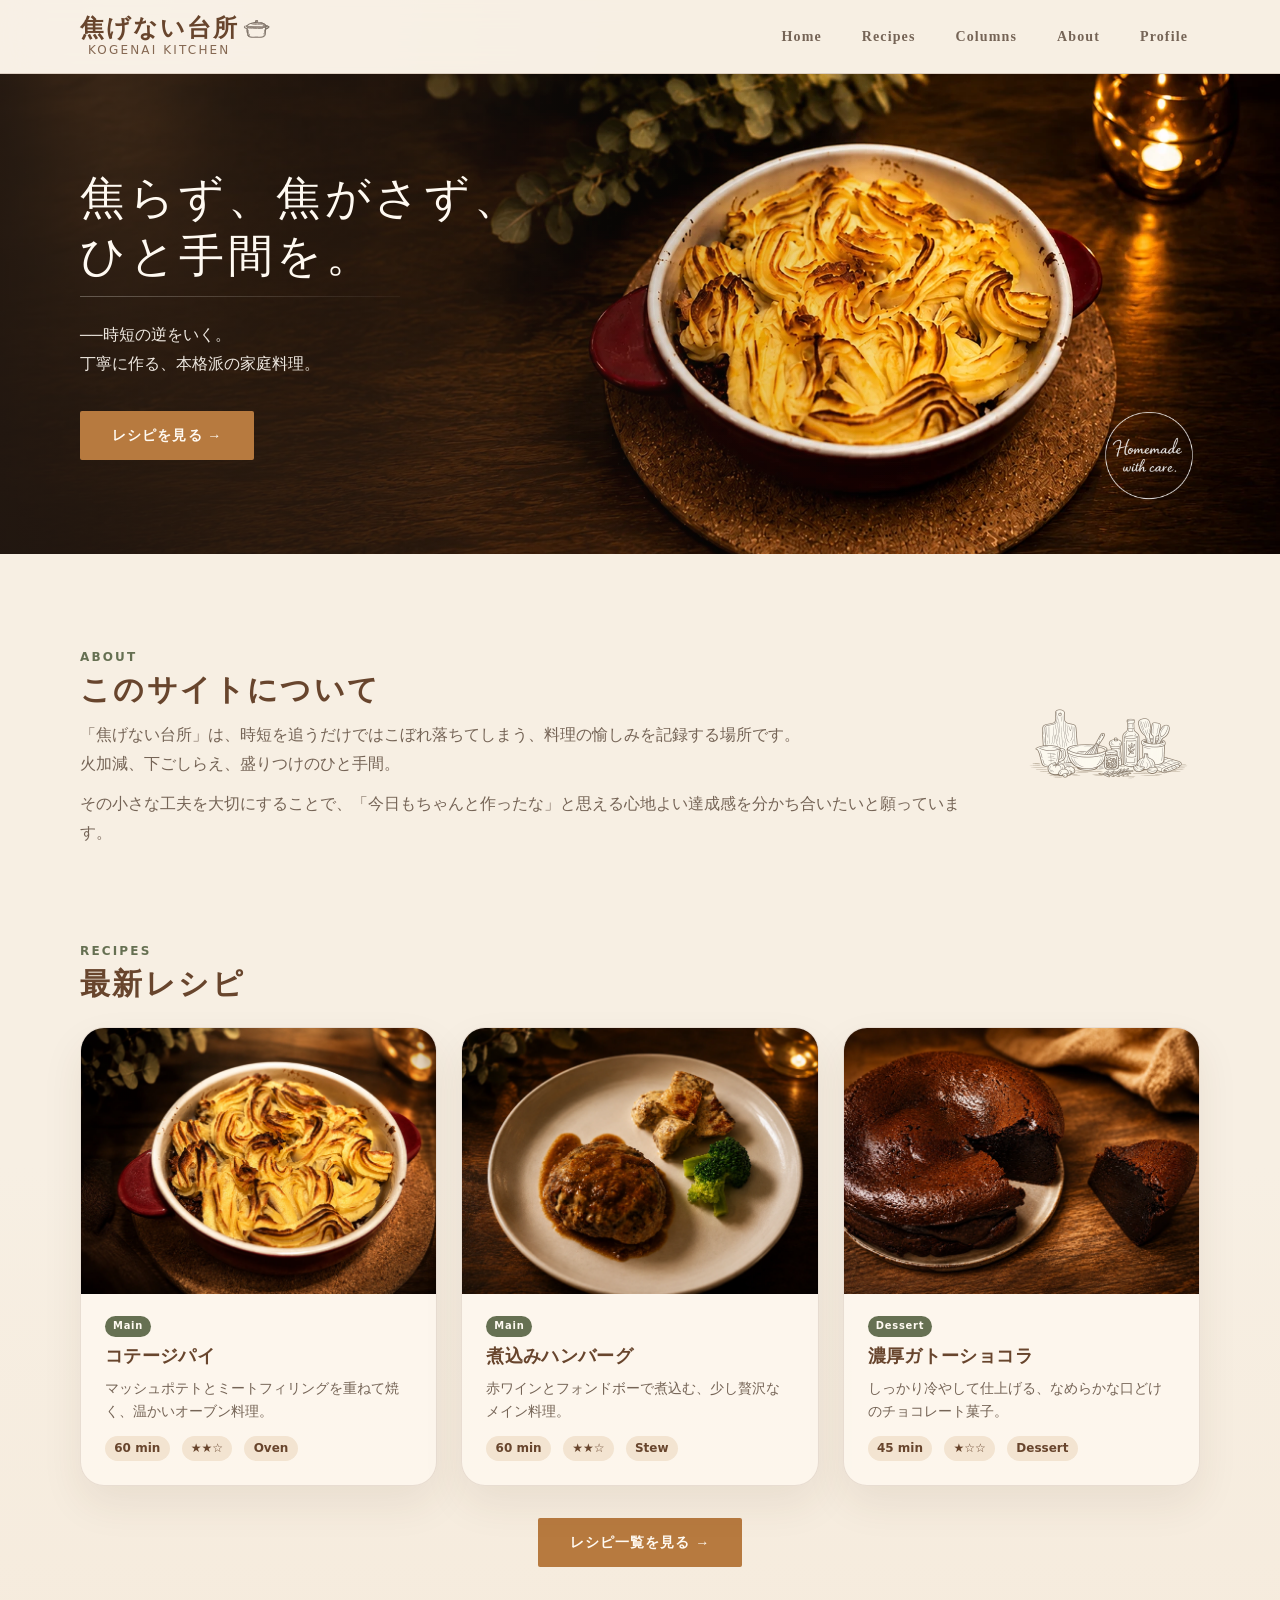
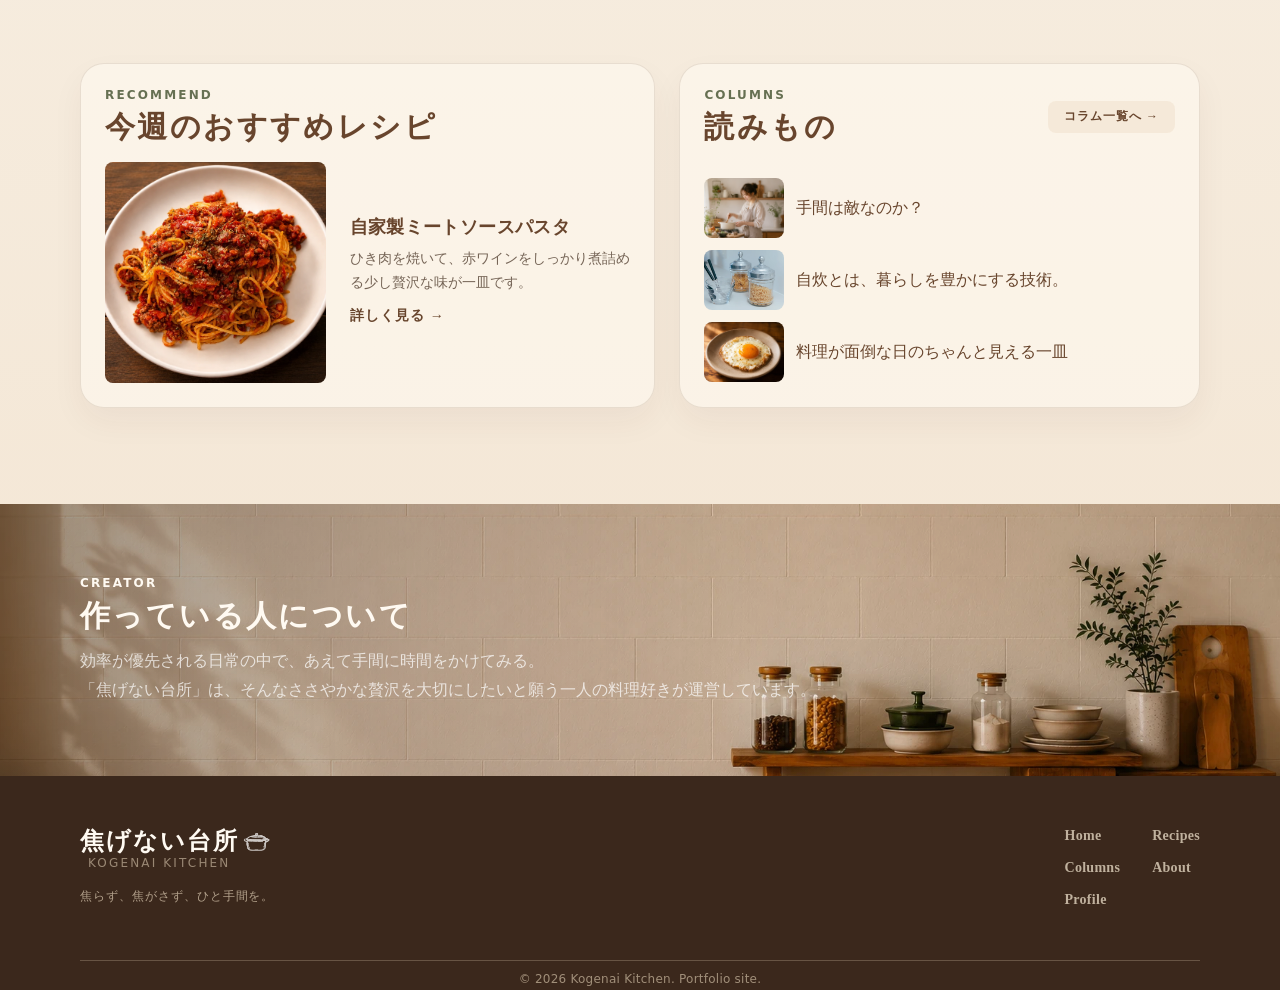
==== commit 4ef78cc7: "Fix responsive layout and remove mobile hero wave" ====
--- a/index.html
+++ b/index.html
@@ -105,7 +105,7 @@
 
                         <div class="recipe-card__body">
                             <span class="recipe-card__tag">Main</span>
-                            <h3>ポテトのコテージパイ</h3>
+                            <h3>コテージパイ</h3>
                             <p>マッシュポテトとミートフィリングを重ねて焼く、温かいオーブン料理。</p>
 
                             <div class="recipe-card__meta">
@@ -171,8 +171,7 @@
                         <div>
                             <h3>自家製ミートソースパスタ</h3>
                             <p>
-                                ひき肉を焼いて、赤ワインをしっかり煮詰める。
-                                文字にすると少し面倒でも、ちゃんと味が変わる一皿です。
+                                ひき肉を焼いて、赤ワインをしっかり煮詰める少し贅沢な味が一皿です。
                             </p>
                             <span class="text-link">詳しく見る →</span>
                         </div>
@@ -198,7 +197,7 @@
 
                     <a href="columns/column-jisui.html">
                         <img src="images/column-jisui.webp" alt="食材が並んだ台所">
-                        <span>自炊は節約ではなく、生活を豊かにする技術</span>
+                        <span>自炊とは、暮らしを豊かにする技術。</span>
                     </a>
 
                     <a href="columns/column-mendou.html">
@@ -215,9 +214,6 @@
                 <p>
                     効率が優先される日常の中で、あえて手間に時間をかけてみる。<br>
                     「焦げない台所」は、そんなささやかな贅沢を大切にしたいと願う一人の料理好きが運営しています。
-                </p>
-                <p>
-                    食卓の余白を楽しんでいただけるような場所を目指しています。
                 </p>
             </div>
         </section>
--- a/css/common.css
+++ b/css/common.css
@@ -655,7 +655,7 @@
 
     .home-recipes .recipe-card__link {
         display: grid;
-        grid-template-columns: 30% minmax(0, 1fr);
+        grid-template-columns: 42% minmax(0, 1fr);
         align-items: stretch;
         min-height: 100%;
     }
@@ -681,11 +681,11 @@
 
     .recipe-card__body h3 {
         font-size: var(--text-lg);
-        line-height: 1.45;
     }
 
     .recipe-card__body p {
-        font-size: var(--text-sm);
+        font-size: var(--text-xs);
+        line-height: var(--leading-tight);
     }
 
     .recipe-card__meta {
--- a/css/top.css
+++ b/css/top.css
@@ -384,22 +384,9 @@
 @media (max-width: 780px) {
     .home-hero {
         align-items: flex-end;
-        min-height: 24rem;
         padding-block: var(--space-2xl) var(--space-3xl);
         background:
             url("../images/cottage-pie-hiro-sp.webp") center / cover no-repeat;
-    }
-
-    .home-hero::after {
-        content: "";
-        position: absolute;
-        right: 0;
-        bottom: -2px;
-        left: 0;
-        z-index: 1;
-        height: 3.5rem;
-        background: url("data:image/svg+xml,%3Csvg viewBox='0 0 1440 100' xmlns='http://www.w3.org/2000/svg' preserveAspectRatio='none'%3E%3Cpath fill='%23f7efe3' d='M0,66 C360,120 760,5 1440,62 L1440,110 L0,110 Z'/%3E%3C/svg%3E") bottom / 100% 100% no-repeat;
-        pointer-events: none;
     }
 
     .home-hero__copy {
@@ -457,7 +444,7 @@
     }
 
     .pickup-card__content {
-        grid-template-columns: 38% minmax(0, 1fr);
+        grid-template-columns: 44% minmax(0, 1fr);
         gap: var(--space-md);
         align-items: center;
         margin-top: var(--space-md);
@@ -491,17 +478,11 @@
         font-size: var(--text-sm);
         max-width: 16rem;
     }
-}
-
-@media (max-width: 780px) {
 
     .columns-hero {
         display: grid;
-
         grid-template-columns: minmax(0, 1fr) 10rem;
-
         gap: 1rem;
-
         align-items: center;
     }
 
@@ -552,7 +533,7 @@
     .column-card .column-thumb img {
         width: 100%;
         height: 6.8rem;
-        aspect-ratio: auto;
+        aspect-ratio: 2 / 1;
         object-fit: cover;
     }
 
